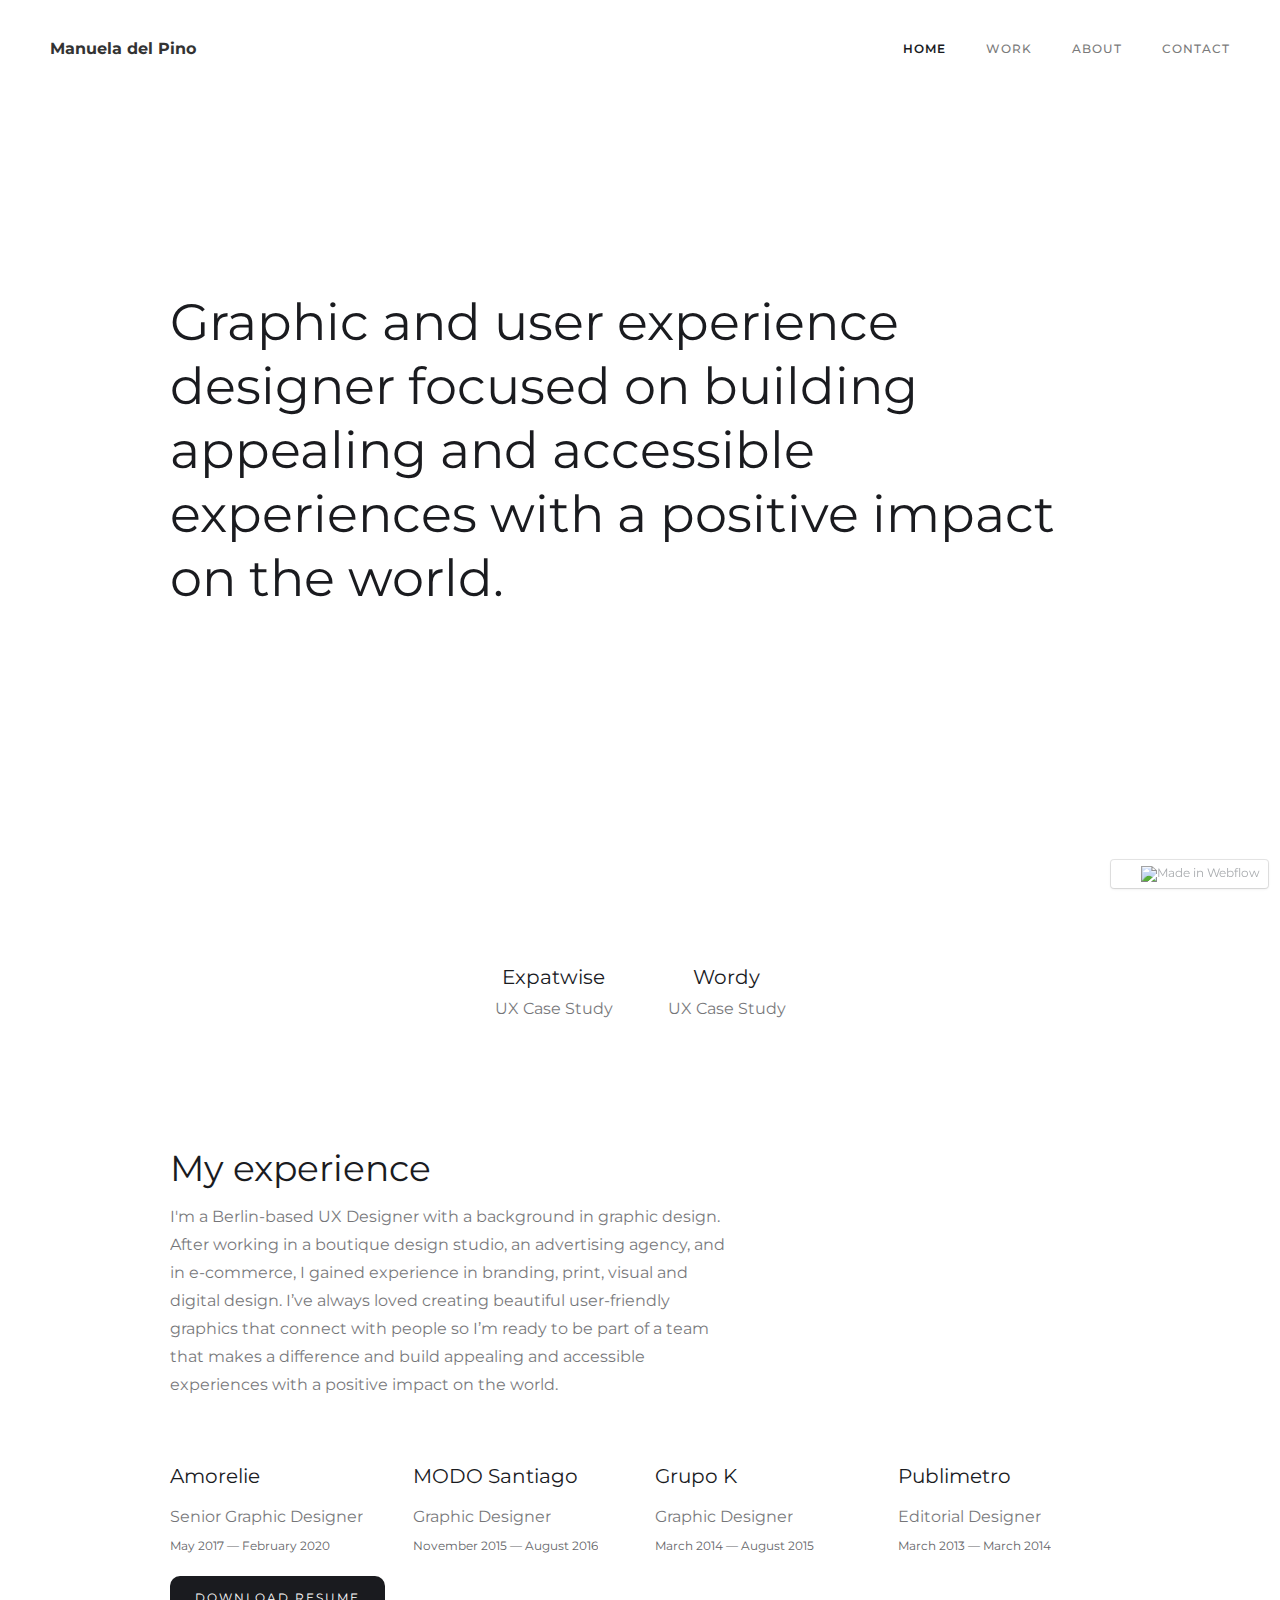
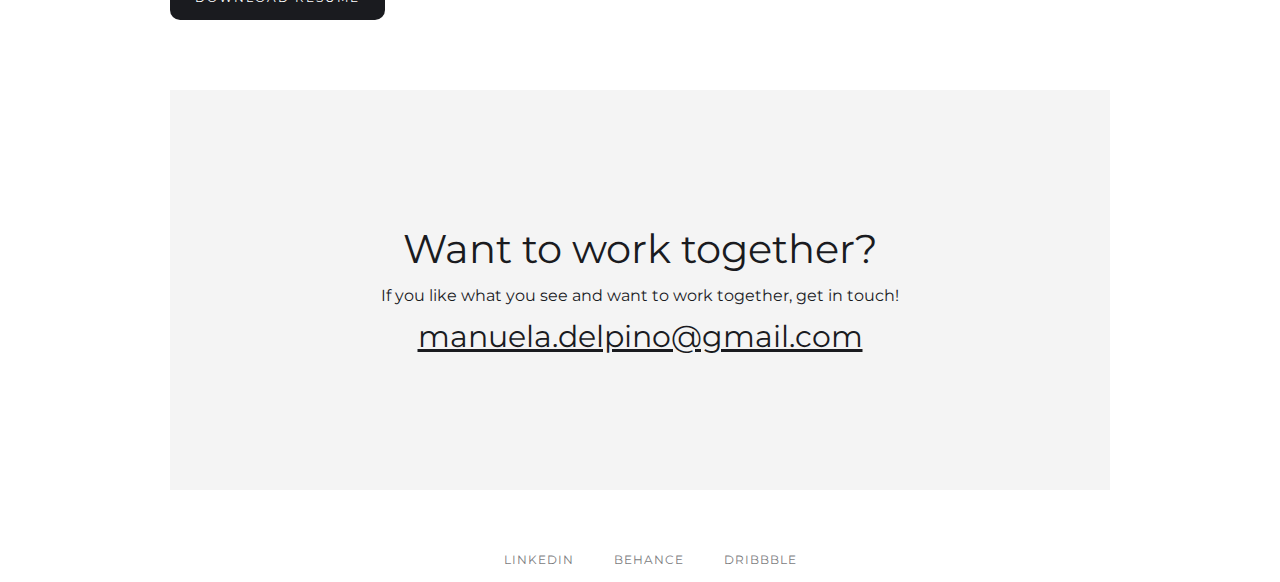
==== index.html @ 99bd1e91 "first commit" ====
<html xmlns="http://www.w3.org/1999/xhtml" lang="en">

<head>
	<meta http-equiv="Content-Type" content="text/html; charset=utf-8" />
	<meta name="description" content="HTTrack is an easy-to-use website mirror utility. It allows you to download a World Wide website from the Internet to a local directory,building recursively all structures, getting html, images, and other files from the server to your computer. Links are rebuiltrelatively so that you can freely browse to the local site (works with any browser). You can mirror several sites together so that you can jump from one toanother. You can, also, update an existing mirror site, or resume an interrupted download. The robot is fully configurable, with an integrated help" />
	<meta name="keywords" content="httrack, HTTRACK, HTTrack, winhttrack, WINHTTRACK, WinHTTrack, offline browser, web mirror utility, aspirateur web, surf offline, web capture, www mirror utility, browse offline, local  site builder, website mirroring, aspirateur www, internet grabber, capture de site web, internet tool, hors connexion, unix, dos, windows 95, windows 98, solaris, ibm580, AIX 4.0, HTS, HTGet, web aspirator, web aspirateur, libre, GPL, GNU, free software" />
	<title>Local index - HTTrack Website Copier</title>
  <!-- Mirror and index made by HTTrack Website Copier/3.49-2 [XR&CO'2014] -->
	<style type="text/css">
	<!--

body {
	margin: 0;  padding: 0;  margin-bottom: 15px;  margin-top: 8px;
	background: #77b;
}
body, td {
	font: 14px "Trebuchet MS", Verdana, Arial, Helvetica, sans-serif;
	}

#subTitle {
	background: #000;  color: #fff;  padding: 4px;  font-weight: bold; 
	}

#siteNavigation a, #siteNavigation .current {
	font-weight: bold;  color: #448;
	}
#siteNavigation a:link    { text-decoration: none; }
#siteNavigation a:visited { text-decoration: none; }

#siteNavigation .current { background-color: #ccd; }

#siteNavigation a:hover   { text-decoration: none;  background-color: #fff;  color: #000; }
#siteNavigation a:active  { text-decoration: none;  background-color: #ccc; }


a:link    { text-decoration: underline;  color: #00f; }
a:visited { text-decoration: underline;  color: #000; }
a:hover   { text-decoration: underline;  color: #c00; }
a:active  { text-decoration: underline; }

#pageContent {
	clear: both;
	border-bottom: 6px solid #000;
	padding: 10px;  padding-top: 20px;
	line-height: 1.65em;
	background-image: url(backblue.gif);
	background-repeat: no-repeat;
	background-position: top right;
	}

#pageContent, #siteNavigation {
	background-color: #ccd;
	}


.imgLeft  { float: left;   margin-right: 10px;  margin-bottom: 10px; }
.imgRight { float: right;  margin-left: 10px;   margin-bottom: 10px; }

hr { height: 1px;  color: #000;  background-color: #000;  margin-bottom: 15px; }

h1 { margin: 0;  font-weight: bold;  font-size: 2em; }
h2 { margin: 0;  font-weight: bold;  font-size: 1.6em; }
h3 { margin: 0;  font-weight: bold;  font-size: 1.3em; }
h4 { margin: 0;  font-weight: bold;  font-size: 1.18em; }

.blak { background-color: #000; }
.hide { display: none; }
.tableWidth { min-width: 400px; }

.tblRegular       { border-collapse: collapse; }
.tblRegular td    { padding: 6px;  background-image: url(fade.gif);  border: 2px solid #99c; }
.tblHeaderColor, .tblHeaderColor td { background: #99c; }
.tblNoBorder td   { border: 0; }


// -->
</style>

</head>

<table width="76%" border="0" align="center" cellspacing="0" cellpadding="3" class="tableWidth">
	<tr>
	<td id="subTitle">HTTrack Website Copier - Open Source offline browser</td>
	</tr>
</table>
<table width="76%" border="0" align="center" cellspacing="0" cellpadding="0" class="tableWidth">
<tr class="blak">
<td>
	<table width="100%" border="0" align="center" cellspacing="1" cellpadding="0">
	<tr>
	<td colspan="6"> 
		<table width="100%" border="0" align="center" cellspacing="0" cellpadding="10">
		<tr> 
		<td id="pageContent"> 
<!-- ==================== End prologue ==================== -->

	<meta name="generator" content="HTTrack Website Copier/3.x">
	<TITLE>Local index - HTTrack</TITLE>
</HEAD>
<BODY>
<H1 ALIGN=Center>Index of locally available sites:</H1>
	<TABLE BORDER="0" WIDTH="100%" CELLSPACING="1" CELLPADDING="0">
		<TR>
			<TD BACKGROUND="fade.gif">
				&middot;
					<A HREF="portfolio-9ecfbb.webflow.io/index.html">
						Portfolio - Webflow HTML website template
					</A>		
			</TD>
		</TR>
	</TABLE>
	<BR>
	<BR>
	<BR>
  	<H6 ALIGN="RIGHT">
	<I>Mirror and index made by HTTrack Website Copier [XR&amp;CO'2008]</I>
	</H6>
	<!-- Mirror and index made by HTTrack Website Copier/3.49-2 [XR&CO'2014] -->
	<!-- Thanks for using HTTrack Website Copier! -->
	<meta HTTP-EQUIV="Refresh" CONTENT="0; URL=portfolio-9ecfbb.webflow.io/index.html">


<!-- ==================== Start epilogue ==================== -->
		</td>
		</tr>
		</table>
	</td>
	</tr>
	</table>
</td>
</tr>
</table>

<table width="76%" border="0" align="center" valign="bottom" cellspacing="0" cellpadding="0">
	<tr>
	<td id="footer"><small>&copy; 2008 Xavier Roche & other contributors - Web Design: Leto Kauler.</small></td>
	</tr>
</table>

</body>

</html>
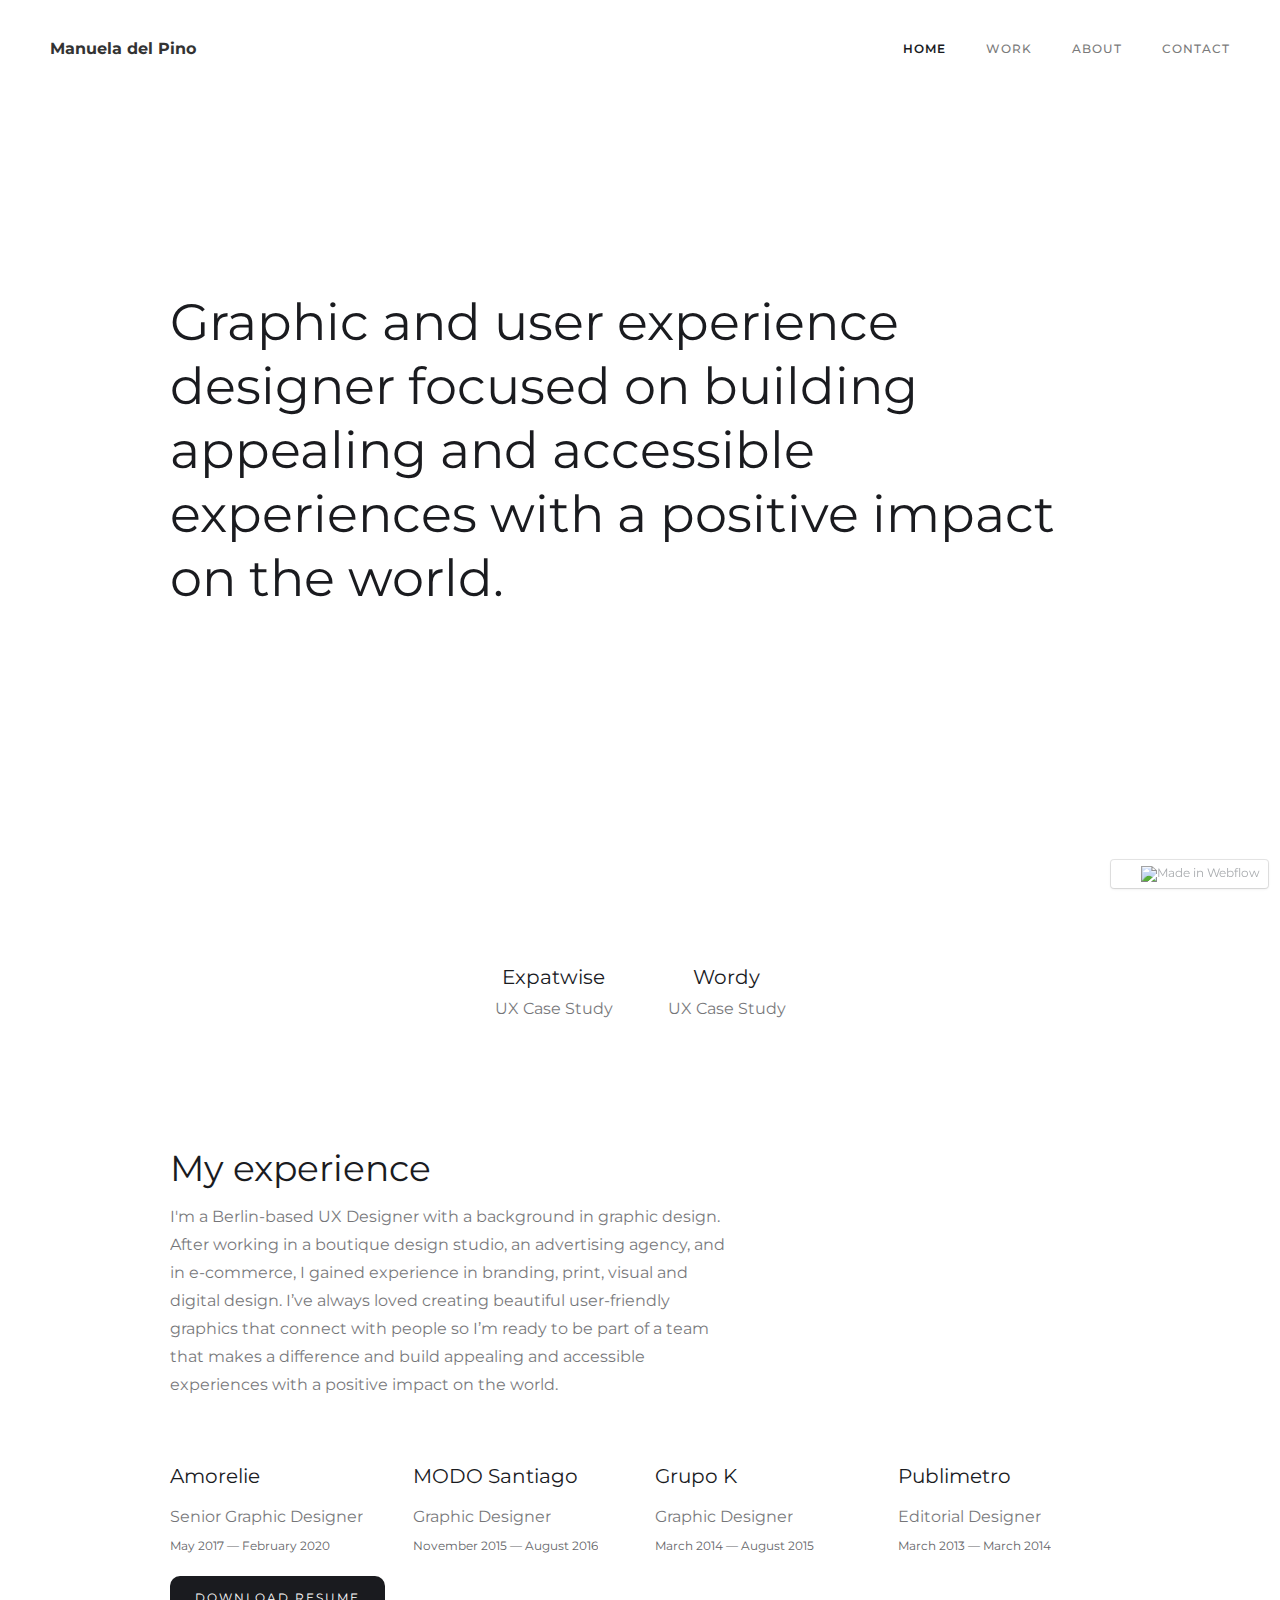
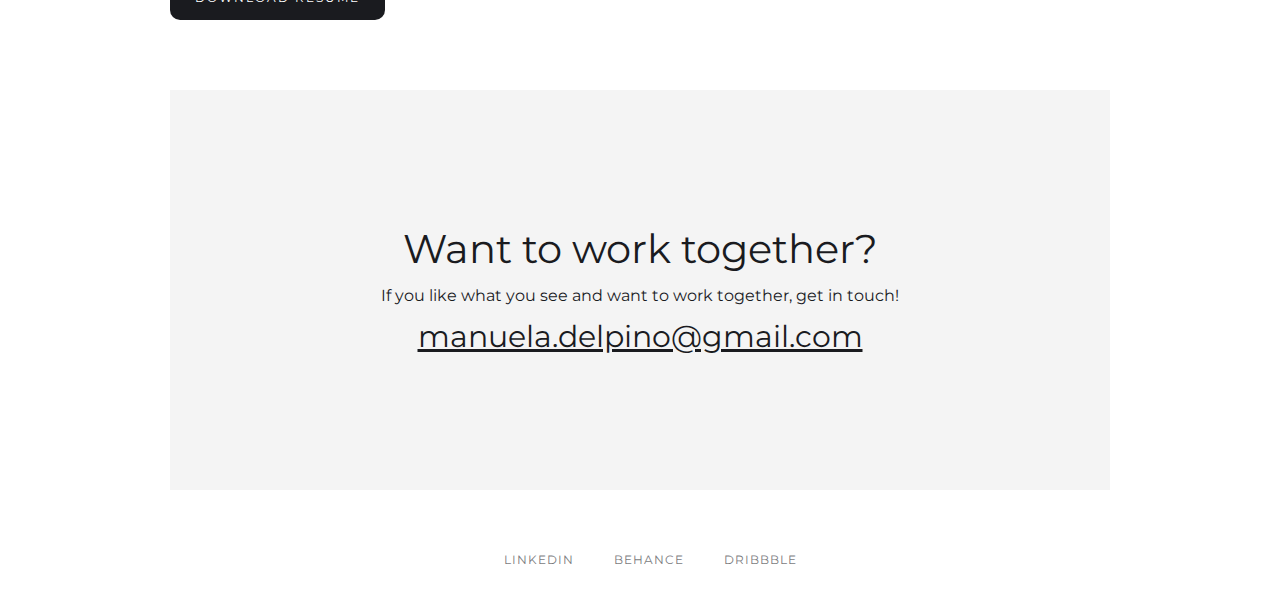
==== commit db21672c: "fixed paths" ====
--- a/index.html
+++ b/index.html
@@ -1,144 +1,139 @@
-<html xmlns="http://www.w3.org/1999/xhtml" lang="en">
-
-<head>
-	<meta http-equiv="Content-Type" content="text/html; charset=utf-8" />
-	<meta name="description" content="HTTrack is an easy-to-use website mirror utility. It allows you to download a World Wide website from the Internet to a local directory,building recursively all structures, getting html, images, and other files from the server to your computer. Links are rebuiltrelatively so that you can freely browse to the local site (works with any browser). You can mirror several sites together so that you can jump from one toanother. You can, also, update an existing mirror site, or resume an interrupted download. The robot is fully configurable, with an integrated help" />
-	<meta name="keywords" content="httrack, HTTRACK, HTTrack, winhttrack, WINHTTRACK, WinHTTrack, offline browser, web mirror utility, aspirateur web, surf offline, web capture, www mirror utility, browse offline, local  site builder, website mirroring, aspirateur www, internet grabber, capture de site web, internet tool, hors connexion, unix, dos, windows 95, windows 98, solaris, ibm580, AIX 4.0, HTS, HTGet, web aspirator, web aspirateur, libre, GPL, GNU, free software" />
-	<title>Local index - HTTrack Website Copier</title>
-  <!-- Mirror and index made by HTTrack Website Copier/3.49-2 [XR&CO'2014] -->
-	<style type="text/css">
-	<!--
-
-body {
-	margin: 0;  padding: 0;  margin-bottom: 15px;  margin-top: 8px;
-	background: #77b;
-}
-body, td {
-	font: 14px "Trebuchet MS", Verdana, Arial, Helvetica, sans-serif;
-	}
-
-#subTitle {
-	background: #000;  color: #fff;  padding: 4px;  font-weight: bold; 
-	}
-
-#siteNavigation a, #siteNavigation .current {
-	font-weight: bold;  color: #448;
-	}
-#siteNavigation a:link    { text-decoration: none; }
-#siteNavigation a:visited { text-decoration: none; }
-
-#siteNavigation .current { background-color: #ccd; }
-
-#siteNavigation a:hover   { text-decoration: none;  background-color: #fff;  color: #000; }
-#siteNavigation a:active  { text-decoration: none;  background-color: #ccc; }
-
-
-a:link    { text-decoration: underline;  color: #00f; }
-a:visited { text-decoration: underline;  color: #000; }
-a:hover   { text-decoration: underline;  color: #c00; }
-a:active  { text-decoration: underline; }
-
-#pageContent {
-	clear: both;
-	border-bottom: 6px solid #000;
-	padding: 10px;  padding-top: 20px;
-	line-height: 1.65em;
-	background-image: url(backblue.gif);
-	background-repeat: no-repeat;
-	background-position: top right;
-	}
-
-#pageContent, #siteNavigation {
-	background-color: #ccd;
-	}
-
-
-.imgLeft  { float: left;   margin-right: 10px;  margin-bottom: 10px; }
-.imgRight { float: right;  margin-left: 10px;   margin-bottom: 10px; }
-
-hr { height: 1px;  color: #000;  background-color: #000;  margin-bottom: 15px; }
-
-h1 { margin: 0;  font-weight: bold;  font-size: 2em; }
-h2 { margin: 0;  font-weight: bold;  font-size: 1.6em; }
-h3 { margin: 0;  font-weight: bold;  font-size: 1.3em; }
-h4 { margin: 0;  font-weight: bold;  font-size: 1.18em; }
-
-.blak { background-color: #000; }
-.hide { display: none; }
-.tableWidth { min-width: 400px; }
-
-.tblRegular       { border-collapse: collapse; }
-.tblRegular td    { padding: 6px;  background-image: url(fade.gif);  border: 2px solid #99c; }
-.tblHeaderColor, .tblHeaderColor td { background: #99c; }
-.tblNoBorder td   { border: 0; }
-
-
-// -->
-</style>
-
-</head>
-
-<table width="76%" border="0" align="center" cellspacing="0" cellpadding="3" class="tableWidth">
-	<tr>
-	<td id="subTitle">HTTrack Website Copier - Open Source offline browser</td>
-	</tr>
-</table>
-<table width="76%" border="0" align="center" cellspacing="0" cellpadding="0" class="tableWidth">
-<tr class="blak">
-<td>
-	<table width="100%" border="0" align="center" cellspacing="1" cellpadding="0">
-	<tr>
-	<td colspan="6"> 
-		<table width="100%" border="0" align="center" cellspacing="0" cellpadding="10">
-		<tr> 
-		<td id="pageContent"> 
-<!-- ==================== End prologue ==================== -->
-
-	<meta name="generator" content="HTTrack Website Copier/3.x">
-	<TITLE>Local index - HTTrack</TITLE>
-</HEAD>
-<BODY>
-<H1 ALIGN=Center>Index of locally available sites:</H1>
-	<TABLE BORDER="0" WIDTH="100%" CELLSPACING="1" CELLPADDING="0">
-		<TR>
-			<TD BACKGROUND="fade.gif">
-				&middot;
-					<A HREF="portfolio-9ecfbb.webflow.io/index.html">
-						Portfolio - Webflow HTML website template
-					</A>		
-			</TD>
-		</TR>
-	</TABLE>
-	<BR>
-	<BR>
-	<BR>
-  	<H6 ALIGN="RIGHT">
-	<I>Mirror and index made by HTTrack Website Copier [XR&amp;CO'2008]</I>
-	</H6>
-	<!-- Mirror and index made by HTTrack Website Copier/3.49-2 [XR&CO'2014] -->
-	<!-- Thanks for using HTTrack Website Copier! -->
-	<meta HTTP-EQUIV="Refresh" CONTENT="0; URL=portfolio-9ecfbb.webflow.io/index.html">
-
-
-<!-- ==================== Start epilogue ==================== -->
-		</td>
-		</tr>
-		</table>
-	</td>
-	</tr>
-	</table>
-</td>
-</tr>
-</table>
-
-<table width="76%" border="0" align="center" valign="bottom" cellspacing="0" cellpadding="0">
-	<tr>
-	<td id="footer"><small>&copy; 2008 Xavier Roche & other contributors - Web Design: Leto Kauler.</small></td>
-	</tr>
-</table>
-
-</body>
-
-</html>
-
-
+<!DOCTYPE html><!-- This site was created in Webflow. http://www.webflow.com -->
+<!-- Last Published: Mon Sep 21 2020 08:38:06 GMT+0000 (Coordinated Universal Time) -->
+<html data-wf-domain="portfolio-9ecfbb.webflow.io" data-wf-page="5f64c0481876302af5758c48"
+    data-wf-site="5f64c0487f4e2d301c141879" data-wf-status="1">
+<!-- Mirrored from portfolio-9ecfbb.webflow.io/ by HTTrack Website Copier/3.x [XR&CO'2014], Mon, 21 Sep 2020 17:21:22 GMT -->
+
+<head>
+    <meta charset="utf-8" />
+    <title>Portfolio - Webflow HTML website template</title>
+    <meta content="Portfolio - Webflow HTML website template" property="og:title" />
+    <meta
+        content="https://uploads-ssl.webflow.com/5c6e6f46bf98b2013cf621c5/5cdbf62c56d6dd3315e2b16b_Portfolio%20SEO.jpg"
+        property="og:image" />
+    <meta content="Portfolio - Webflow HTML website template" property="twitter:title" />
+    <meta
+        content="https://uploads-ssl.webflow.com/5c6e6f46bf98b2013cf621c5/5cdbf62c56d6dd3315e2b16b_Portfolio%20SEO.jpg"
+        property="twitter:image" />
+    <meta content="width=device-width, initial-scale=1" name="viewport" />
+    <meta content="Webflow" name="generator" />
+    <link href="uploads-ssl.webflow.com/5f64c0487f4e2d301c141879/css/portfolio-9ecfbb.webflow.81a8eccdb.css"
+        rel="stylesheet" type="text/css" />
+    <script src="ajax.googleapis.com/ajax/libs/webfont/1.6.26/webfont.js" type="text/javascript"></script>
+    <script
+        type="text/javascript">WebFont.load({ google: { families: ["Montserrat:100,100italic,200,200italic,300,300italic,400,400italic,500,500italic,600,600italic,700,700italic,800,800italic,900,900italic"] } });</script>
+    <!--[if lt IE 9]><script src="https://cdnjs.cloudflare.com/ajax/libs/html5shiv/3.7.3/html5shiv.min.js" type="text/javascript"></script><![endif]-->
+    <script
+        type="text/javascript">!function (o, c) { var n = c.documentElement, t = " w-mod-"; n.className += t + "js", ("ontouchstart" in o || o.DocumentTouch && c instanceof DocumentTouch) && (n.className += t + "touch") }(window, document);</script>
+    <link href="https://uploads-ssl.webflow.com/img/favicon.ico" rel="shortcut icon" type="image/x-icon" />
+    <link href="uploads-ssl.webflow.com/img/webclip.png" rel="apple-touch-icon" />
+</head>
+
+<body>
+    <div data-collapse="medium" data-animation="default" data-duration="400" role="banner" class="navigation w-nav">
+        <div class="navigation-items"><a href="index.html" aria-current="page" class="logo-link w-nav-brand w--current">
+                <div class="text_logo"><strong>Manuela del Pino</strong></div>
+            </a>
+            <div class="navigation-wrap">
+                <nav role="navigation" class="navigation-items w-nav-menu"><a href="#Home"
+                        class="navigation-item w-nav-link">Home</a><a href="#Work"
+                        class="navigation-item w-nav-link">work</a><a href="#About"
+                        class="navigation-item w-nav-link">About</a><a href="#Contact"
+                        class="navigation-item w-nav-link">CONTACT</a></nav>
+                <div class="menu-button w-nav-button"><img
+                        src="uploads-ssl.webflow.com/5f64c0487f4e2d301c141879/5f64c0481876301438758c5b_menu-icon.png"
+                        width="22" alt="" class="menu-icon" /></div>
+            </div>
+        </div>
+    </div>
+    <div id="Home" class="section_hero">
+        <div class="w-container">
+            <h1 class="jumbo_header">Graphic and user experience designer focused on building appealing and accessible
+                experiences with a positive impact on the world.</h1>
+        </div>
+    </div>
+    <div id="Work" class="section_content">
+        <div class="w-container">
+            <div class="w-layout-grid grid"><a href="work/expatwise.html"
+                    class="link-block w-inline-block">
+                    <div class="div-block"><img
+                            src="uploads-ssl.webflow.com/5f64c0487f4e2d301c141879/5f64f99d637f802e1600aaff_Cover%201.png"
+                            loading="lazy" id="Expatwise"
+                            srcset="https://uploads-ssl.webflow.com/5f64c0487f4e2d301c141879/5f64f99d637f802e1600aaff_Cover%201-p-500.png 500w, https://uploads-ssl.webflow.com/5f64c0487f4e2d301c141879/5f64f99d637f802e1600aaff_Cover%201-p-800.png 800w, https://uploads-ssl.webflow.com/5f64c0487f4e2d301c141879/5f64f99d637f802e1600aaff_Cover%201-p-1080.png 1080w, https://uploads-ssl.webflow.com/5f64c0487f4e2d301c141879/5f64f99d637f802e1600aaff_Cover%201.png 1305w"
+                            sizes="(max-width: 767px) 96vw, (max-width: 991px) 92vw, 940px" alt="" class="image" />
+                        <h4 id="Expatwise" class="small_header aligned_center">Expatwise</h4>
+                        <p class="paragraph_light aligned_center">UX Case Study</p>
+                    </div>
+                </a>
+                <div><img src="uploads-ssl.webflow.com/5f64c0487f4e2d301c141879/5f64f9aebd65a66b862a4ca0_Cover%202.png"
+                        loading="lazy"
+                        srcset="https://uploads-ssl.webflow.com/5f64c0487f4e2d301c141879/5f64f9aebd65a66b862a4ca0_Cover%202-p-500.png 500w, https://uploads-ssl.webflow.com/5f64c0487f4e2d301c141879/5f64f9aebd65a66b862a4ca0_Cover%202-p-800.png 800w, https://uploads-ssl.webflow.com/5f64c0487f4e2d301c141879/5f64f9aebd65a66b862a4ca0_Cover%202-p-1080.png 1080w, https://uploads-ssl.webflow.com/5f64c0487f4e2d301c141879/5f64f9aebd65a66b862a4ca0_Cover%202.png 1305w"
+                        sizes="(max-width: 767px) 96vw, (max-width: 991px) 92vw, 940px" alt="" class="image" />
+                    <h4 class="small_header aligned_center">Wordy</h4>
+                    <p class="paragraph_light aligned_center">UX Case Study</p>
+                </div>
+            </div>
+        </div>
+    </div>
+    <div class="div-block_spacing"></div>
+    <div id="About" class="section_content">
+        <div class="w-container">
+            <div class="carrer-headline-wrap">
+                <h2 class="heading-2">My experience</h2>
+                <p class="paragraph_light">I&#x27;m a Berlin-based UX Designer with a background in graphic design.
+                    After working in a boutique design studio, an advertising agency, and in e-commerce, I gained
+                    experience in branding, print, visual and digital design. I’ve always loved creating beautiful
+                    user-friendly graphics that connect with people so I’m ready to be part of a team that makes a
+                    difference and build appealing and accessible experiences with a positive impact on the world.</p>
+            </div>
+            <div class="w-layout-grid work-experience-grid">
+                <div id="w-node-8f65c72d8fc9-f5758c48" class="work-position-wrap">
+                    <div class="small_header">Amorelie</div>
+                    <div class="paragraph_light cc-position-name">Senior Graphic Designer</div>
+                    <div class="paragraph-tiny cc-paragraph-tiny-light">May 2017 — February 2020<br /></div>
+                </div>
+                <div id="w-node-8f65c72d8fd1-f5758c48" class="work-position-wrap">
+                    <div class="small_header">MODO Santiago</div>
+                    <div class="paragraph_light cc-position-name">Graphic Designer</div>
+                    <div class="paragraph-tiny cc-paragraph-tiny-light">November 2015 — August 2016<br /></div>
+                </div>
+                <div id="w-node-8f65c72d8fd9-f5758c48" class="work-position-wrap">
+                    <div class="small_header">Grupo K</div>
+                    <div class="paragraph_light cc-position-name">Graphic Designer</div>
+                    <div class="paragraph-tiny cc-paragraph-tiny-light">March 2014 — August 2015<br /></div>
+                </div>
+                <div id="w-node-8f65c72d8fe1-f5758c48" class="work-position-wrap">
+                    <div class="small_header">Publimetro</div>
+                    <div class="paragraph_light cc-position-name">Editorial Designer</div>
+                    <div class="paragraph-tiny cc-paragraph-tiny-light">March 2013 — March 2014<br /></div>
+                </div>
+            </div>
+            <div class="div-block_spacing x1"></div><a
+                href="https://drive.google.com/uc?export=download&amp;id=16lsP0dJhlTnknJBMTnCy_EFoEugjzx85"
+                class="button w-button">Download resume</a>
+        </div>
+    </div>
+    <div id="Contact" class="section_content">
+        <div class="container-12 w-container">
+            <div class="paragraph-bigger-centered">Want to work together?</div>
+            <p class="paragraph center">If you like what you see and want to work together, get in touch!</p><a
+                href="mailto:jane@portfolio.com?subject=You&#x27;ve%20got%20mail!"
+                class="email-link-centered">manuela.delpino@gmail.com</a>
+        </div>
+    </div>
+    <div class="footer-wrap">
+        <div class="footer-links"><a href="https://www.linkedin.com/in/manudelpino/" target="_blank"
+                class="footer-item">linkedin</a><a href="https://www.behance.net/manudelpino" target="_blank"
+                class="footer-item">behance</a><a href="https://dribbble.com/ManudelPino" target="_blank"
+                class="footer-item">dribbble</a></div>
+    </div>
+    <script src="d3e54v103j8qbb.cloudfront.net/js/jquery-3.5.1.min.dc5e7f18c8b052.js?site=5f64c0487f4e2d301c141879"
+        type="text/javascript" integrity="sha256-9/aliU8dGd2tb6OSsuzixeV4y/faTqgFtohetphbbj0="
+        crossorigin="anonymous"></script>
+    <script src="uploads-ssl.webflow.com/5f64c0487f4e2d301c141879/js/webflow.7e0c7f57b.js"
+        type="text/javascript"></script>
+    <!--[if lte IE 9]><script src="//cdnjs.cloudflare.com/ajax/libs/placeholders/3.0.2/placeholders.min.js"></script><![endif]-->
+</body>
+<!-- Mirrored from portfolio-9ecfbb.webflow.io/ by HTTrack Website Copier/3.x [XR&CO'2014], Mon, 21 Sep 2020 17:21:25 GMT -->
+
+</html>--- a/uploads-ssl.webflow.com/5f64c0487f4e2d301c141879/css/portfolio-9ecfbb.webflow.81a8eccdb.css
+++ b/uploads-ssl.webflow.com/5f64c0487f4e2d301c141879/css/portfolio-9ecfbb.webflow.81a8eccdb.css
@@ -0,0 +1,1958 @@
+/* Generated on: Mon Sep 21 2020 08:38:06 GMT+0000 (Coordinated Universal Time) */
+/* ==========================================================================
+   normalize.css v3.0.3 | MIT License | github.com/necolas/normalize.css 
+   ========================================================================== */
+/*! normalize.css v3.0.3 | MIT License | github.com/necolas/normalize.css */html{font-family:sans-serif;-ms-text-size-adjust:100%;-webkit-text-size-adjust:100%}body{margin:0}article,aside,details,figcaption,figure,footer,header,hgroup,main,menu,nav,section,summary{display:block}audio,canvas,progress,video{display:inline-block;vertical-align:baseline}audio:not([controls]){display:none;height:0}[hidden],template{display:none}a{background-color:transparent}a:active,a:hover{outline:0}abbr[title]{border-bottom:1px dotted}b,strong{font-weight:bold}dfn{font-style:italic}h1{font-size:2em;margin:.67em 0}mark{background:#ff0;color:#000}small{font-size:80%}sub,sup{font-size:75%;line-height:0;position:relative;vertical-align:baseline}sup{top:-0.5em}sub{bottom:-0.25em}img{border:0}svg:not(:root){overflow:hidden}figure{margin:1em 40px}hr{box-sizing:content-box;height:0}pre{overflow:auto}code,kbd,pre,samp{font-family:monospace,monospace;font-size:1em}button,input,optgroup,select,textarea{color:inherit;font:inherit;margin:0}button{overflow:visible}button,select{text-transform:none}button,html input[type="button"],input[type="reset"]{-webkit-appearance:button;cursor:pointer}button[disabled],html input[disabled]{cursor:default}button::-moz-focus-inner,input::-moz-focus-inner{border:0;padding:0}input{line-height:normal}input[type="checkbox"],input[type="radio"]{box-sizing:border-box;padding:0}input[type="number"]::-webkit-inner-spin-button,input[type="number"]::-webkit-outer-spin-button{height:auto}input[type="search"]{-webkit-appearance:none}input[type="search"]::-webkit-search-cancel-button,input[type="search"]::-webkit-search-decoration{-webkit-appearance:none}fieldset{border:1px solid #c0c0c0;margin:0 2px;padding:.35em .625em .75em}legend{border:0;padding:0}textarea{overflow:auto}optgroup{font-weight:bold}table{border-collapse:collapse;border-spacing:0}td,th{padding:0}
+
+/* ==========================================================================
+   Start of base Webflow CSS - If you're looking for some ultra-clean CSS, skip the boilerplate and see the unminified code below.
+   ========================================================================== */
+@font-face{font-family:'webflow-icons';src:url("[data-uri]") format('truetype');font-weight:normal;font-style:normal}[class^="w-icon-"],[class*=" w-icon-"]{font-family:'webflow-icons' !important;speak:none;font-style:normal;font-weight:normal;font-variant:normal;text-transform:none;line-height:1;-webkit-font-smoothing:antialiased;-moz-osx-font-smoothing:grayscale}.w-icon-slider-right:before{content:"\e600"}.w-icon-slider-left:before{content:"\e601"}.w-icon-nav-menu:before{content:"\e602"}.w-icon-arrow-down:before,.w-icon-dropdown-toggle:before{content:"\e603"}.w-icon-file-upload-remove:before{content:"\e900"}.w-icon-file-upload-icon:before{content:"\e903"}*{-webkit-box-sizing:border-box;-moz-box-sizing:border-box;box-sizing:border-box}html{height:100%}body{margin:0;min-height:100%;background-color:#fff;font-family:Arial,sans-serif;font-size:14px;line-height:20px;color:#333}img{max-width:100%;vertical-align:middle;display:inline-block}html.w-mod-touch *{background-attachment:scroll !important}.w-block{display:block}.w-inline-block{max-width:100%;display:inline-block}.w-clearfix:before,.w-clearfix:after{content:" ";display:table;grid-column-start:1;grid-row-start:1;grid-column-end:2;grid-row-end:2}.w-clearfix:after{clear:both}.w-hidden{display:none}.w-button{display:inline-block;padding:9px 15px;background-color:#3898EC;color:white;border:0;line-height:inherit;text-decoration:none;cursor:pointer;border-radius:0}input.w-button{-webkit-appearance:button}html[data-w-dynpage] [data-w-cloak]{color:transparent !important}.w-webflow-badge,.w-webflow-badge *{position:static;left:auto;top:auto;right:auto;bottom:auto;z-index:auto;display:block;visibility:visible;overflow:visible;overflow-x:visible;overflow-y:visible;box-sizing:border-box;width:auto;height:auto;max-height:none;max-width:none;min-height:0;min-width:0;margin:0;padding:0;float:none;clear:none;border:0 none transparent;border-radius:0;background:none;background-image:none;background-position:0 0;background-size:auto auto;background-repeat:repeat;background-origin:padding-box;background-clip:border-box;background-attachment:scroll;background-color:transparent;box-shadow:none;opacity:1;transform:none;transition:none;direction:ltr;font-family:inherit;font-weight:inherit;color:inherit;font-size:inherit;line-height:inherit;font-style:inherit;font-variant:inherit;text-align:inherit;letter-spacing:inherit;text-decoration:inherit;text-indent:0;text-transform:inherit;list-style-type:disc;text-shadow:none;font-smoothing:auto;vertical-align:baseline;cursor:inherit;white-space:inherit;word-break:normal;word-spacing:normal;word-wrap:normal}.w-webflow-badge{position:fixed !important;display:inline-block !important;visibility:visible !important;z-index:2147483647 !important;top:auto !important;right:12px !important;bottom:12px !important;left:auto !important;color:#AAADB0 !important;background-color:#fff !important;border-radius:3px !important;padding:6px 8px 6px 6px !important;font-size:12px !important;opacity:1 !important;line-height:14px !important;text-decoration:none !important;transform:none !important;margin:0 !important;width:auto !important;height:auto !important;overflow:visible !important;white-space:nowrap;box-shadow:0 0 0 1px rgba(0,0,0,0.1),0 1px 3px rgba(0,0,0,0.1);cursor:pointer}.w-webflow-badge>img{display:inline-block !important;visibility:visible !important;opacity:1 !important;vertical-align:middle !important}h1,h2,h3,h4,h5,h6{font-weight:bold;margin-bottom:10px}h1{font-size:38px;line-height:44px;margin-top:20px}h2{font-size:32px;line-height:36px;margin-top:20px}h3{font-size:24px;line-height:30px;margin-top:20px}h4{font-size:18px;line-height:24px;margin-top:10px}h5{font-size:14px;line-height:20px;margin-top:10px}h6{font-size:12px;line-height:18px;margin-top:10px}p{margin-top:0;margin-bottom:10px}blockquote{margin:0 0 10px 0;padding:10px 20px;border-left:5px solid #E2E2E2;font-size:18px;line-height:22px}figure{margin:0;margin-bottom:10px}figcaption{margin-top:5px;text-align:center}ul,ol{margin-top:0;margin-bottom:10px;padding-left:40px}.w-list-unstyled{padding-left:0;list-style:none}.w-embed:before,.w-embed:after{content:" ";display:table;grid-column-start:1;grid-row-start:1;grid-column-end:2;grid-row-end:2}.w-embed:after{clear:both}.w-video{width:100%;position:relative;padding:0}.w-video iframe,.w-video object,.w-video embed{position:absolute;top:0;left:0;width:100%;height:100%}fieldset{padding:0;margin:0;border:0}button,html input[type="button"],input[type="reset"]{border:0;cursor:pointer;-webkit-appearance:button}.w-form{margin:0 0 15px}.w-form-done{display:none;padding:20px;text-align:center;background-color:#dddddd}.w-form-fail{display:none;margin-top:10px;padding:10px;background-color:#ffdede}label{display:block;margin-bottom:5px;font-weight:bold}.w-input,.w-select{display:block;width:100%;height:38px;padding:8px 12px;margin-bottom:10px;font-size:14px;line-height:1.42857143;color:#333333;vertical-align:middle;background-color:#ffffff;border:1px solid #cccccc}.w-input:-moz-placeholder,.w-select:-moz-placeholder{color:#999}.w-input::-moz-placeholder,.w-select::-moz-placeholder{color:#999;opacity:1}.w-input:-ms-input-placeholder,.w-select:-ms-input-placeholder{color:#999}.w-input::-webkit-input-placeholder,.w-select::-webkit-input-placeholder{color:#999}.w-input:focus,.w-select:focus{border-color:#3898EC;outline:0}.w-input[disabled],.w-select[disabled],.w-input[readonly],.w-select[readonly],fieldset[disabled] .w-input,fieldset[disabled] .w-select{cursor:not-allowed;background-color:#eeeeee}textarea.w-input,textarea.w-select{height:auto}.w-select{background-color:#f3f3f3}.w-select[multiple]{height:auto}.w-form-label{display:inline-block;cursor:pointer;font-weight:normal;margin-bottom:0}.w-radio{display:block;margin-bottom:5px;padding-left:20px}.w-radio:before,.w-radio:after{content:" ";display:table;grid-column-start:1;grid-row-start:1;grid-column-end:2;grid-row-end:2}.w-radio:after{clear:both}.w-radio-input{margin:4px 0 0;margin-top:1px \9;line-height:normal;float:left;margin-left:-20px}.w-radio-input{margin-top:3px}.w-file-upload{display:block;margin-bottom:10px}.w-file-upload-input{width:.1px;height:.1px;opacity:0;overflow:hidden;position:absolute;z-index:-100}.w-file-upload-default,.w-file-upload-uploading,.w-file-upload-success{display:inline-block;color:#333333}.w-file-upload-error{display:block;margin-top:10px}.w-file-upload-default.w-hidden,.w-file-upload-uploading.w-hidden,.w-file-upload-error.w-hidden,.w-file-upload-success.w-hidden{display:none}.w-file-upload-uploading-btn{display:flex;font-size:14px;font-weight:normal;cursor:pointer;margin:0;padding:8px 12px;border:1px solid #cccccc;background-color:#fafafa}.w-file-upload-file{display:flex;flex-grow:1;justify-content:space-between;margin:0;padding:8px 9px 8px 11px;border:1px solid #cccccc;background-color:#fafafa}.w-file-upload-file-name{font-size:14px;font-weight:normal;display:block}.w-file-remove-link{margin-top:3px;margin-left:10px;width:auto;height:auto;padding:3px;display:block;cursor:pointer}.w-icon-file-upload-remove{margin:auto;font-size:10px}.w-file-upload-error-msg{display:inline-block;color:#ea384c;padding:2px 0}.w-file-upload-info{display:inline-block;line-height:38px;padding:0 12px}.w-file-upload-label{display:inline-block;font-size:14px;font-weight:normal;cursor:pointer;margin:0;padding:8px 12px;border:1px solid #cccccc;background-color:#fafafa}.w-icon-file-upload-icon,.w-icon-file-upload-uploading{display:inline-block;margin-right:8px;width:20px}.w-icon-file-upload-uploading{height:20px}.w-container{margin-left:auto;margin-right:auto;max-width:940px}.w-container:before,.w-container:after{content:" ";display:table;grid-column-start:1;grid-row-start:1;grid-column-end:2;grid-row-end:2}.w-container:after{clear:both}.w-container .w-row{margin-left:-10px;margin-right:-10px}.w-row:before,.w-row:after{content:" ";display:table;grid-column-start:1;grid-row-start:1;grid-column-end:2;grid-row-end:2}.w-row:after{clear:both}.w-row .w-row{margin-left:0;margin-right:0}.w-col{position:relative;float:left;width:100%;min-height:1px;padding-left:10px;padding-right:10px}.w-col .w-col{padding-left:0;padding-right:0}.w-col-1{width:8.33333333%}.w-col-2{width:16.66666667%}.w-col-3{width:25%}.w-col-4{width:33.33333333%}.w-col-5{width:41.66666667%}.w-col-6{width:50%}.w-col-7{width:58.33333333%}.w-col-8{width:66.66666667%}.w-col-9{width:75%}.w-col-10{width:83.33333333%}.w-col-11{width:91.66666667%}.w-col-12{width:100%}.w-hidden-main{display:none !important}@media screen and (max-width:991px){.w-container{max-width:728px}.w-hidden-main{display:inherit !important}.w-hidden-medium{display:none !important}.w-col-medium-1{width:8.33333333%}.w-col-medium-2{width:16.66666667%}.w-col-medium-3{width:25%}.w-col-medium-4{width:33.33333333%}.w-col-medium-5{width:41.66666667%}.w-col-medium-6{width:50%}.w-col-medium-7{width:58.33333333%}.w-col-medium-8{width:66.66666667%}.w-col-medium-9{width:75%}.w-col-medium-10{width:83.33333333%}.w-col-medium-11{width:91.66666667%}.w-col-medium-12{width:100%}.w-col-stack{width:100%;left:auto;right:auto}}@media screen and (max-width:767px){.w-hidden-main{display:inherit !important}.w-hidden-medium{display:inherit !important}.w-hidden-small{display:none !important}.w-row,.w-container .w-row{margin-left:0;margin-right:0}.w-col{width:100%;left:auto;right:auto}.w-col-small-1{width:8.33333333%}.w-col-small-2{width:16.66666667%}.w-col-small-3{width:25%}.w-col-small-4{width:33.33333333%}.w-col-small-5{width:41.66666667%}.w-col-small-6{width:50%}.w-col-small-7{width:58.33333333%}.w-col-small-8{width:66.66666667%}.w-col-small-9{width:75%}.w-col-small-10{width:83.33333333%}.w-col-small-11{width:91.66666667%}.w-col-small-12{width:100%}}@media screen and (max-width:479px){.w-container{max-width:none}.w-hidden-main{display:inherit !important}.w-hidden-medium{display:inherit !important}.w-hidden-small{display:inherit !important}.w-hidden-tiny{display:none !important}.w-col{width:100%}.w-col-tiny-1{width:8.33333333%}.w-col-tiny-2{width:16.66666667%}.w-col-tiny-3{width:25%}.w-col-tiny-4{width:33.33333333%}.w-col-tiny-5{width:41.66666667%}.w-col-tiny-6{width:50%}.w-col-tiny-7{width:58.33333333%}.w-col-tiny-8{width:66.66666667%}.w-col-tiny-9{width:75%}.w-col-tiny-10{width:83.33333333%}.w-col-tiny-11{width:91.66666667%}.w-col-tiny-12{width:100%}}.w-widget{position:relative}.w-widget-map{width:100%;height:400px}.w-widget-map label{width:auto;display:inline}.w-widget-map img{max-width:inherit}.w-widget-map .gm-style-iw{text-align:center}.w-widget-map .gm-style-iw>button{display:none !important}.w-widget-twitter{overflow:hidden}.w-widget-twitter-count-shim{display:inline-block;vertical-align:top;position:relative;width:28px;height:20px;text-align:center;background:white;border:#758696 solid 1px;border-radius:3px}.w-widget-twitter-count-shim *{pointer-events:none;-webkit-user-select:none;-moz-user-select:none;-ms-user-select:none;user-select:none}.w-widget-twitter-count-shim .w-widget-twitter-count-inner{position:relative;font-size:15px;line-height:12px;text-align:center;color:#999;font-family:serif}.w-widget-twitter-count-shim .w-widget-twitter-count-clear{position:relative;display:block}.w-widget-twitter-count-shim.w--large{width:36px;height:28px}.w-widget-twitter-count-shim.w--large .w-widget-twitter-count-inner{font-size:18px;line-height:18px}.w-widget-twitter-count-shim:not(.w--vertical){margin-left:5px;margin-right:8px}.w-widget-twitter-count-shim:not(.w--vertical).w--large{margin-left:6px}.w-widget-twitter-count-shim:not(.w--vertical):before,.w-widget-twitter-count-shim:not(.w--vertical):after{top:50%;left:0;border:solid transparent;content:" ";height:0;width:0;position:absolute;pointer-events:none}.w-widget-twitter-count-shim:not(.w--vertical):before{border-color:rgba(117,134,150,0);border-right-color:#5d6c7b;border-width:4px;margin-left:-9px;margin-top:-4px}.w-widget-twitter-count-shim:not(.w--vertical).w--large:before{border-width:5px;margin-left:-10px;margin-top:-5px}.w-widget-twitter-count-shim:not(.w--vertical):after{border-color:rgba(255,255,255,0);border-right-color:white;border-width:4px;margin-left:-8px;margin-top:-4px}.w-widget-twitter-count-shim:not(.w--vertical).w--large:after{border-width:5px;margin-left:-9px;margin-top:-5px}.w-widget-twitter-count-shim.w--vertical{width:61px;height:33px;margin-bottom:8px}.w-widget-twitter-count-shim.w--vertical:before,.w-widget-twitter-count-shim.w--vertical:after{top:100%;left:50%;border:solid transparent;content:" ";height:0;width:0;position:absolute;pointer-events:none}.w-widget-twitter-count-shim.w--vertical:before{border-color:rgba(117,134,150,0);border-top-color:#5d6c7b;border-width:5px;margin-left:-5px}.w-widget-twitter-count-shim.w--vertical:after{border-color:rgba(255,255,255,0);border-top-color:white;border-width:4px;margin-left:-4px}.w-widget-twitter-count-shim.w--vertical .w-widget-twitter-count-inner{font-size:18px;line-height:22px}.w-widget-twitter-count-shim.w--vertical.w--large{width:76px}.w-widget-gplus{overflow:hidden}.w-background-video{position:relative;overflow:hidden;height:500px;color:white}.w-background-video>video{background-size:cover;background-position:50% 50%;position:absolute;margin:auto;width:100%;height:100%;right:-100%;bottom:-100%;top:-100%;left:-100%;object-fit:cover;z-index:-100}.w-background-video>video::-webkit-media-controls-start-playback-button{display:none !important;-webkit-appearance:none}.w-slider{position:relative;height:300px;text-align:center;background:#dddddd;clear:both;-webkit-tap-highlight-color:rgba(0,0,0,0);tap-highlight-color:rgba(0,0,0,0)}.w-slider-mask{position:relative;display:block;overflow:hidden;z-index:1;left:0;right:0;height:100%;white-space:nowrap}.w-slide{position:relative;display:inline-block;vertical-align:top;width:100%;height:100%;white-space:normal;text-align:left}.w-slider-nav{position:absolute;z-index:2;top:auto;right:0;bottom:0;left:0;margin:auto;padding-top:10px;height:40px;text-align:center;-webkit-tap-highlight-color:rgba(0,0,0,0);tap-highlight-color:rgba(0,0,0,0)}.w-slider-nav.w-round>div{border-radius:100%}.w-slider-nav.w-num>div{width:auto;height:auto;padding:.2em .5em;font-size:inherit;line-height:inherit}.w-slider-nav.w-shadow>div{box-shadow:0 0 3px rgba(51,51,51,0.4)}.w-slider-nav-invert{color:#fff}.w-slider-nav-invert>div{background-color:rgba(34,34,34,0.4)}.w-slider-nav-invert>div.w-active{background-color:#222}.w-slider-dot{position:relative;display:inline-block;width:1em;height:1em;background-color:rgba(255,255,255,0.4);cursor:pointer;margin:0 3px .5em;transition:background-color 100ms,color 100ms}.w-slider-dot.w-active{background-color:#fff}.w-slider-dot:focus{outline:none;box-shadow:0 0 0 2px #fff}.w-slider-dot:focus.w-active{box-shadow:none}.w-slider-arrow-left,.w-slider-arrow-right{position:absolute;width:80px;top:0;right:0;bottom:0;left:0;margin:auto;cursor:pointer;overflow:hidden;color:white;font-size:40px;-webkit-tap-highlight-color:rgba(0,0,0,0);tap-highlight-color:rgba(0,0,0,0);-webkit-user-select:none;-moz-user-select:none;-ms-user-select:none;user-select:none}.w-slider-arrow-left [class^="w-icon-"],.w-slider-arrow-right [class^="w-icon-"],.w-slider-arrow-left [class*=" w-icon-"],.w-slider-arrow-right [class*=" w-icon-"]{position:absolute}.w-slider-arrow-left:focus,.w-slider-arrow-right:focus{outline:0}.w-slider-arrow-left{z-index:3;right:auto}.w-slider-arrow-right{z-index:4;left:auto}.w-icon-slider-left,.w-icon-slider-right{top:0;right:0;bottom:0;left:0;margin:auto;width:1em;height:1em}.w-slider-aria-label{border:0;clip:rect(0 0 0 0);height:1px;margin:-1px;overflow:hidden;padding:0;position:absolute;width:1px}.w-dropdown{display:inline-block;position:relative;text-align:left;margin-left:auto;margin-right:auto;z-index:900}.w-dropdown-btn,.w-dropdown-toggle,.w-dropdown-link{position:relative;vertical-align:top;text-decoration:none;color:#222222;padding:20px;text-align:left;margin-left:auto;margin-right:auto;white-space:nowrap}.w-dropdown-toggle{-webkit-user-select:none;-moz-user-select:none;-ms-user-select:none;user-select:none;display:inline-block;cursor:pointer;padding-right:40px}.w-dropdown-toggle:focus{outline:0}.w-icon-dropdown-toggle{position:absolute;top:0;right:0;bottom:0;margin:auto;margin-right:20px;width:1em;height:1em}.w-dropdown-list{position:absolute;background:#dddddd;display:none;min-width:100%}.w-dropdown-list.w--open{display:block}.w-dropdown-link{padding:10px 20px;display:block;color:#222222}.w-dropdown-link.w--current{color:#0082f3}.w-dropdown-link:focus{outline:0}@media screen and (max-width:767px){.w-nav-brand{padding-left:10px}}.w-lightbox-backdrop{color:#000;cursor:auto;font-family:serif;font-size:medium;font-style:normal;font-variant:normal;font-weight:normal;letter-spacing:normal;line-height:normal;list-style:disc;text-align:start;text-indent:0;text-shadow:none;text-transform:none;visibility:visible;white-space:normal;word-break:normal;word-spacing:normal;word-wrap:normal;position:fixed;top:0;right:0;bottom:0;left:0;color:#fff;font-family:"Helvetica Neue",Helvetica,Ubuntu,"Segoe UI",Verdana,sans-serif;font-size:17px;line-height:1.2;font-weight:300;text-align:center;background:rgba(0,0,0,0.9);z-index:2000;outline:0;opacity:0;-webkit-user-select:none;-moz-user-select:none;-ms-user-select:none;-webkit-tap-highlight-color:transparent;-webkit-transform:translate(0, 0)}.w-lightbox-backdrop,.w-lightbox-container{height:100%;overflow:auto;-webkit-overflow-scrolling:touch}.w-lightbox-content{position:relative;height:100vh;overflow:hidden}.w-lightbox-view{position:absolute;width:100vw;height:100vh;opacity:0}.w-lightbox-view:before{content:"";height:100vh}.w-lightbox-group,.w-lightbox-group .w-lightbox-view,.w-lightbox-group .w-lightbox-view:before{height:86vh}.w-lightbox-frame,.w-lightbox-view:before{display:inline-block;vertical-align:middle}.w-lightbox-figure{position:relative;margin:0}.w-lightbox-group .w-lightbox-figure{cursor:pointer}.w-lightbox-img{width:auto;height:auto;max-width:none}.w-lightbox-image{display:block;float:none;max-width:100vw;max-height:100vh}.w-lightbox-group .w-lightbox-image{max-height:86vh}.w-lightbox-caption{position:absolute;right:0;bottom:0;left:0;padding:.5em 1em;background:rgba(0,0,0,0.4);text-align:left;text-overflow:ellipsis;white-space:nowrap;overflow:hidden}.w-lightbox-embed{position:absolute;top:0;right:0;bottom:0;left:0;width:100%;height:100%}.w-lightbox-control{position:absolute;top:0;width:4em;background-size:24px;background-repeat:no-repeat;background-position:center;cursor:pointer;-webkit-transition:all .3s;transition:all .3s}.w-lightbox-left{display:none;bottom:0;left:0;background-image:url("[data-uri]")}.w-lightbox-right{display:none;right:0;bottom:0;background-image:url("[data-uri]")}.w-lightbox-close{right:0;height:2.6em;background-image:url("[data-uri]");background-size:18px}.w-lightbox-strip{position:absolute;bottom:0;left:0;right:0;padding:0 1vh;line-height:0;white-space:nowrap;overflow-x:auto;overflow-y:hidden}.w-lightbox-item{display:inline-block;width:10vh;padding:2vh 1vh;box-sizing:content-box;cursor:pointer;-webkit-transform:translate3d(0, 0, 0)}.w-lightbox-active{opacity:.3}.w-lightbox-thumbnail{position:relative;height:10vh;background:#222;overflow:hidden}.w-lightbox-thumbnail-image{position:absolute;top:0;left:0}.w-lightbox-thumbnail .w-lightbox-tall{top:50%;width:100%;-webkit-transform:translate(0, -50%);-ms-transform:translate(0, -50%);transform:translate(0, -50%)}.w-lightbox-thumbnail .w-lightbox-wide{left:50%;height:100%;-webkit-transform:translate(-50%, 0);-ms-transform:translate(-50%, 0);transform:translate(-50%, 0)}.w-lightbox-spinner{position:absolute;top:50%;left:50%;box-sizing:border-box;width:40px;height:40px;margin-top:-20px;margin-left:-20px;border:5px solid rgba(0,0,0,0.4);border-radius:50%;-webkit-animation:spin .8s infinite linear;animation:spin .8s infinite linear}.w-lightbox-spinner:after{content:"";position:absolute;top:-4px;right:-4px;bottom:-4px;left:-4px;border:3px solid transparent;border-bottom-color:#fff;border-radius:50%}.w-lightbox-hide{display:none}.w-lightbox-noscroll{overflow:hidden}@media (min-width:768px){.w-lightbox-content{height:96vh;margin-top:2vh}.w-lightbox-view,.w-lightbox-view:before{height:96vh}.w-lightbox-group,.w-lightbox-group .w-lightbox-view,.w-lightbox-group .w-lightbox-view:before{height:84vh}.w-lightbox-image{max-width:96vw;max-height:96vh}.w-lightbox-group .w-lightbox-image{max-width:82.3vw;max-height:84vh}.w-lightbox-left,.w-lightbox-right{display:block;opacity:.5}.w-lightbox-close{opacity:.8}.w-lightbox-control:hover{opacity:1}}.w-lightbox-inactive,.w-lightbox-inactive:hover{opacity:0}.w-richtext:before,.w-richtext:after{content:" ";display:table;grid-column-start:1;grid-row-start:1;grid-column-end:2;grid-row-end:2}.w-richtext:after{clear:both}.w-richtext[contenteditable="true"]:before,.w-richtext[contenteditable="true"]:after{white-space:initial}.w-richtext ol,.w-richtext ul{overflow:hidden}.w-richtext .w-richtext-figure-selected.w-richtext-figure-type-video div:after,.w-richtext .w-richtext-figure-selected[data-rt-type="video"] div:after{outline:2px solid #2895f7}.w-richtext .w-richtext-figure-selected.w-richtext-figure-type-image div,.w-richtext .w-richtext-figure-selected[data-rt-type="image"] div{outline:2px solid #2895f7}.w-richtext figure.w-richtext-figure-type-video>div:after,.w-richtext figure[data-rt-type="video"]>div:after{content:'';position:absolute;display:none;left:0;top:0;right:0;bottom:0}.w-richtext figure{position:relative;max-width:60%}.w-richtext figure>div:before{cursor:default !important}.w-richtext figure img{width:100%}.w-richtext figure figcaption.w-richtext-figcaption-placeholder{opacity:.6}.w-richtext figure div{font-size:0;color:transparent}.w-richtext figure.w-richtext-figure-type-image,.w-richtext figure[data-rt-type="image"]{display:table}.w-richtext figure.w-richtext-figure-type-image>div,.w-richtext figure[data-rt-type="image"]>div{display:inline-block}.w-richtext figure.w-richtext-figure-type-image>figcaption,.w-richtext figure[data-rt-type="image"]>figcaption{display:table-caption;caption-side:bottom}.w-richtext figure.w-richtext-figure-type-video,.w-richtext figure[data-rt-type="video"]{width:60%;height:0}.w-richtext figure.w-richtext-figure-type-video iframe,.w-richtext figure[data-rt-type="video"] iframe{position:absolute;top:0;left:0;width:100%;height:100%}.w-richtext figure.w-richtext-figure-type-video>div,.w-richtext figure[data-rt-type="video"]>div{width:100%}.w-richtext figure.w-richtext-align-center{margin-right:auto;margin-left:auto;clear:both}.w-richtext figure.w-richtext-align-center.w-richtext-figure-type-image>div,.w-richtext figure.w-richtext-align-center[data-rt-type="image"]>div{max-width:100%}.w-richtext figure.w-richtext-align-normal{clear:both}.w-richtext figure.w-richtext-align-fullwidth{width:100%;max-width:100%;text-align:center;clear:both;display:block;margin-right:auto;margin-left:auto}.w-richtext figure.w-richtext-align-fullwidth>div{display:inline-block;padding-bottom:inherit}.w-richtext figure.w-richtext-align-fullwidth>figcaption{display:block}.w-richtext figure.w-richtext-align-floatleft{float:left;margin-right:15px;clear:none}.w-richtext figure.w-richtext-align-floatright{float:right;margin-left:15px;clear:none}.w-nav{position:relative;background:#dddddd;z-index:1000}.w-nav:before,.w-nav:after{content:" ";display:table;grid-column-start:1;grid-row-start:1;grid-column-end:2;grid-row-end:2}.w-nav:after{clear:both}.w-nav-brand{position:relative;float:left;text-decoration:none;color:#333333}.w-nav-link{position:relative;display:inline-block;vertical-align:top;text-decoration:none;color:#222222;padding:20px;text-align:left;margin-left:auto;margin-right:auto}.w-nav-link.w--current{color:#0082f3}.w-nav-menu{position:relative;float:right}[data-nav-menu-open]{display:block !important;position:absolute;top:100%;left:0;right:0;background:#C8C8C8;text-align:center;overflow:visible;min-width:200px}.w--nav-link-open{display:block;position:relative}.w-nav-overlay{position:absolute;overflow:hidden;display:none;top:100%;left:0;right:0;width:100%}.w-nav-overlay [data-nav-menu-open]{top:0}.w-nav[data-animation="over-left"] .w-nav-overlay{width:auto}.w-nav[data-animation="over-left"] .w-nav-overlay,.w-nav[data-animation="over-left"] [data-nav-menu-open]{right:auto;z-index:1;top:0}.w-nav[data-animation="over-right"] .w-nav-overlay{width:auto}.w-nav[data-animation="over-right"] .w-nav-overlay,.w-nav[data-animation="over-right"] [data-nav-menu-open]{left:auto;z-index:1;top:0}.w-nav-button{position:relative;float:right;padding:18px;font-size:24px;display:none;cursor:pointer;-webkit-tap-highlight-color:rgba(0,0,0,0);tap-highlight-color:rgba(0,0,0,0);-webkit-user-select:none;-moz-user-select:none;-ms-user-select:none;user-select:none}.w-nav-button:focus{outline:0}.w-nav-button.w--open{background-color:#C8C8C8;color:white}.w-nav[data-collapse="all"] .w-nav-menu{display:none}.w-nav[data-collapse="all"] .w-nav-button{display:block}.w--nav-dropdown-open{display:block}.w--nav-dropdown-toggle-open{display:block}.w--nav-dropdown-list-open{position:static}@media screen and (max-width:991px){.w-nav[data-collapse="medium"] .w-nav-menu{display:none}.w-nav[data-collapse="medium"] .w-nav-button{display:block}}@media screen and (max-width:767px){.w-nav[data-collapse="small"] .w-nav-menu{display:none}.w-nav[data-collapse="small"] .w-nav-button{display:block}.w-nav-brand{padding-left:10px}}@media screen and (max-width:479px){.w-nav[data-collapse="tiny"] .w-nav-menu{display:none}.w-nav[data-collapse="tiny"] .w-nav-button{display:block}}.w-tabs{position:relative}.w-tabs:before,.w-tabs:after{content:" ";display:table;grid-column-start:1;grid-row-start:1;grid-column-end:2;grid-row-end:2}.w-tabs:after{clear:both}.w-tab-menu{position:relative}.w-tab-link{position:relative;display:inline-block;vertical-align:top;text-decoration:none;padding:9px 30px;text-align:left;cursor:pointer;color:#222222;background-color:#dddddd}.w-tab-link.w--current{background-color:#C8C8C8}.w-tab-link:focus{outline:0}.w-tab-content{position:relative;display:block;overflow:hidden}.w-tab-pane{position:relative;display:none}.w--tab-active{display:block}@media screen and (max-width:479px){.w-tab-link{display:block}}.w-ix-emptyfix:after{content:""}@keyframes spin{0%{transform:rotate(0deg)}100%{transform:rotate(360deg)}}.w-dyn-empty{padding:10px;background-color:#dddddd}.w-dyn-hide{display:none !important}.w-dyn-bind-empty{display:none !important}.w-condition-invisible{display:none !important}
+
+/* ==========================================================================
+   Start of custom Webflow CSS
+   ========================================================================== */
+.w-layout-grid {
+  display: -ms-grid;
+  display: grid;
+  grid-auto-columns: 1fr;
+  -ms-grid-columns: 1fr 1fr;
+  grid-template-columns: 1fr 1fr;
+  -ms-grid-rows: auto auto;
+  grid-template-rows: auto auto;
+  grid-row-gap: 16px;
+  grid-column-gap: 16px;
+}
+
+body {
+  font-family: Montserrat, sans-serif;
+  color: #1a1b1f;
+  font-size: 16px;
+  line-height: 28px;
+  font-weight: 400;
+}
+
+h1 {
+  margin-top: 20px;
+  margin-bottom: 15px;
+  font-size: 44px;
+  line-height: 62px;
+  font-weight: 400;
+}
+
+h2 {
+  margin-top: 10px;
+  margin-bottom: 10px;
+  font-size: 36px;
+  line-height: 50px;
+  font-weight: 400;
+}
+
+h3 {
+  margin-top: 10px;
+  margin-bottom: 10px;
+  font-size: 30px;
+  line-height: 46px;
+  font-weight: 400;
+}
+
+h4 {
+  margin-top: 10px;
+  margin-bottom: 10px;
+  font-size: 24px;
+  line-height: 38px;
+  font-weight: 400;
+}
+
+h5 {
+  margin-top: 10px;
+  margin-bottom: 10px;
+  font-size: 20px;
+  line-height: 34px;
+  font-weight: 500;
+}
+
+h6 {
+  margin-top: 10px;
+  margin-bottom: 10px;
+  font-size: 16px;
+  line-height: 28px;
+  font-weight: 500;
+}
+
+p {
+  margin-bottom: 10px;
+}
+
+a {
+  display: block;
+  -webkit-transition: opacity 200ms ease;
+  transition: opacity 200ms ease;
+  color: #1a1b1f;
+  text-decoration: underline;
+}
+
+a:hover {
+  color: #32343a;
+}
+
+a:active {
+  color: #43464d;
+}
+
+ul {
+  margin-top: 20px;
+  margin-bottom: 20px;
+  padding-left: 40px;
+  list-style-type: disc;
+}
+
+li {
+  margin-bottom: 10px;
+}
+
+img {
+  display: block;
+}
+
+label {
+  margin-bottom: 10px;
+  font-size: 12px;
+  line-height: 20px;
+  font-weight: 500;
+  letter-spacing: 1px;
+  text-transform: uppercase;
+}
+
+blockquote {
+  margin-top: 25px;
+  margin-bottom: 25px;
+  padding: 15px 30px;
+  border-left: 5px solid #e2e2e2;
+  font-size: 20px;
+  line-height: 34px;
+}
+
+figure {
+  margin-top: 25px;
+  padding-bottom: 20px;
+}
+
+figcaption {
+  margin-top: 5px;
+  opacity: 0.6;
+  font-size: 14px;
+  line-height: 26px;
+  text-align: center;
+}
+
+.heading-jumbo-small {
+  margin-top: 10px;
+  margin-bottom: 15px;
+  font-size: 36px;
+  line-height: 50px;
+  font-weight: 400;
+  text-transform: none;
+}
+
+.styleguide-block {
+  display: block;
+  margin-top: 80px;
+  margin-bottom: 80px;
+  -webkit-box-orient: vertical;
+  -webkit-box-direction: normal;
+  -webkit-flex-direction: column;
+  -ms-flex-direction: column;
+  flex-direction: column;
+  -webkit-box-align: center;
+  -webkit-align-items: center;
+  -ms-flex-align: center;
+  align-items: center;
+  text-align: left;
+}
+
+.heading-jumbo-tiny {
+  margin-top: 10px;
+  margin-bottom: 10px;
+  font-size: 18px;
+  line-height: 32px;
+  font-weight: 500;
+  text-transform: uppercase;
+}
+
+.rich-text {
+  width: 70%;
+  margin-right: auto;
+  margin-bottom: 100px;
+  margin-left: auto;
+}
+
+.rich-text p {
+  margin-top: 15px;
+  margin-bottom: 25px;
+  opacity: 0.6;
+}
+
+.container_hero {
+  position: static;
+  top: 0px;
+  display: block;
+  width: 100%;
+  max-width: none;
+  margin-right: 30px;
+  margin-left: 30px;
+  -webkit-box-pack: center;
+  -webkit-justify-content: center;
+  -ms-flex-pack: center;
+  justify-content: center;
+  -webkit-box-align: center;
+  -webkit-align-items: center;
+  -ms-flex-align: center;
+  align-items: center;
+  -webkit-align-self: auto;
+  -ms-flex-item-align: auto;
+  -ms-grid-row-align: auto;
+  align-self: auto;
+}
+
+.styleguide-content-wrap {
+  text-align: center;
+}
+
+.paragraph-small {
+  font-size: 14px;
+  line-height: 26px;
+}
+
+.styleguide-header-wrap {
+  display: -webkit-box;
+  display: -webkit-flex;
+  display: -ms-flexbox;
+  display: flex;
+  height: 460px;
+  padding: 30px;
+  -webkit-box-orient: vertical;
+  -webkit-box-direction: normal;
+  -webkit-flex-direction: column;
+  -ms-flex-direction: column;
+  flex-direction: column;
+  -webkit-box-pack: center;
+  -webkit-justify-content: center;
+  -ms-flex-pack: center;
+  justify-content: center;
+  -webkit-box-align: center;
+  -webkit-align-items: center;
+  -ms-flex-align: center;
+  align-items: center;
+  background-color: #1a1b1f;
+  color: #fff;
+  text-align: center;
+}
+
+.styleguide-button-wrap {
+  margin-top: 10px;
+  margin-bottom: 10px;
+}
+
+.jumbo_header {
+  margin-top: 10px;
+  margin-bottom: 10px;
+  font-size: 4vw;
+  line-height: 5vw;
+  font-style: normal;
+  font-weight: 400;
+  text-align: left;
+  text-transform: none;
+}
+
+.paragraph-tiny {
+  font-size: 12px;
+  line-height: 20px;
+}
+
+.paragraph-tiny.cc-paragraph-tiny-light {
+  opacity: 0.7;
+  text-align: left;
+}
+
+.label {
+  margin-bottom: 10px;
+  font-size: 12px;
+  line-height: 20px;
+  font-weight: 500;
+  letter-spacing: 1px;
+  text-transform: uppercase;
+}
+
+.label.cc-styleguide-label {
+  margin-bottom: 25px;
+}
+
+.label.cc-about-light {
+  opacity: 0.6;
+  text-align: left;
+}
+
+.paragraph_light {
+  opacity: 0.6;
+  text-align: left;
+}
+
+.paragraph_light.cc-position-name {
+  margin-bottom: 5px;
+  text-align: left;
+}
+
+.paragraph_light.aligned_center {
+  margin-top: -9px;
+  text-align: center;
+  text-decoration: none;
+}
+
+.section_hero {
+  display: -webkit-box;
+  display: -webkit-flex;
+  display: -ms-flexbox;
+  display: flex;
+  min-height: 100vh;
+  margin-right: 30px;
+  margin-left: 30px;
+  -webkit-box-pack: start;
+  -webkit-justify-content: flex-start;
+  -ms-flex-pack: start;
+  justify-content: flex-start;
+  -webkit-box-align: center;
+  -webkit-align-items: center;
+  -ms-flex-align: center;
+  align-items: center;
+}
+
+.section_hero.cc-contact {
+  overflow: visible;
+  min-height: 0px;
+  padding-right: 80px;
+  padding-left: 80px;
+  background-color: #f4f4f4;
+}
+
+.section_hero.combo-class {
+  min-height: 200px;
+}
+
+.button {
+  padding: 12px 25px;
+  border-radius: 10px;
+  background-color: #1a1b1f;
+  -webkit-transition: background-color 400ms ease, opacity 400ms ease, color 400ms ease;
+  transition: background-color 400ms ease, opacity 400ms ease, color 400ms ease;
+  color: #fff;
+  font-size: 12px;
+  line-height: 20px;
+  letter-spacing: 2px;
+  text-decoration: none;
+  text-transform: uppercase;
+}
+
+.button:hover {
+  background-color: #646464;
+  color: #fff;
+}
+
+.button:active {
+  background-color: #5a6274;
+}
+
+.button.cc-jumbo-button {
+  padding: 16px 35px;
+  font-size: 14px;
+  line-height: 26px;
+}
+
+.button.cc-white-button {
+  padding: 16px 35px;
+  background-color: #fff;
+  color: #202020;
+  font-size: 14px;
+  line-height: 26px;
+}
+
+.button.cc-white-button:hover {
+  background-color: hsla(0, 0%, 100%, 0.8);
+}
+
+.button.cc-white-button:active {
+  background-color: hsla(0, 0%, 100%, 0.9);
+}
+
+.paragraph-bigger-centered {
+  margin-bottom: 0px;
+  opacity: 1;
+  font-size: 40px;
+  line-height: 46px;
+  font-weight: 400;
+  text-align: center;
+}
+
+.paragraph-bigger-centered.cc-bigger-light {
+  opacity: 0.6;
+}
+
+.divider {
+  height: 1px;
+  background-color: #eee;
+}
+
+.logo-link {
+  z-index: 1;
+}
+
+.logo-link:hover {
+  opacity: 0.8;
+}
+
+.logo-link:active {
+  opacity: 0.7;
+}
+
+.navigation-item {
+  padding-top: 9px;
+  padding-bottom: 9px;
+  opacity: 0.6;
+  font-size: 12px;
+  line-height: 20px;
+  font-weight: 500;
+  letter-spacing: 1px;
+  text-transform: uppercase;
+}
+
+.navigation-item:hover {
+  opacity: 0.9;
+}
+
+.navigation-item:active {
+  opacity: 0.8;
+}
+
+.navigation-item.w--current {
+  opacity: 1;
+  color: #1a1b1f;
+  font-weight: 600;
+}
+
+.navigation-item.w--current:hover {
+  opacity: 0.8;
+  color: #32343a;
+}
+
+.navigation-item.w--current:active {
+  opacity: 0.7;
+  color: #32343a;
+}
+
+.navigation-items {
+  display: -webkit-box;
+  display: -webkit-flex;
+  display: -ms-flexbox;
+  display: flex;
+  -webkit-box-pack: justify;
+  -webkit-justify-content: space-between;
+  -ms-flex-pack: justify;
+  justify-content: space-between;
+  -webkit-box-align: center;
+  -webkit-align-items: center;
+  -ms-flex-align: center;
+  align-items: center;
+  -webkit-box-flex: 1;
+  -webkit-flex: 1;
+  -ms-flex: 1;
+  flex: 1;
+}
+
+.navigation {
+  position: fixed;
+  left: 0%;
+  top: 0%;
+  right: 0%;
+  bottom: auto;
+  display: -webkit-box;
+  display: -webkit-flex;
+  display: -ms-flexbox;
+  display: flex;
+  padding: 30px 50px;
+  -webkit-box-align: center;
+  -webkit-align-items: center;
+  -ms-flex-align: center;
+  align-items: center;
+  background-color: #fff;
+}
+
+.logo-image {
+  display: block;
+}
+
+.navigation-wrap {
+  display: -webkit-box;
+  display: -webkit-flex;
+  display: -ms-flexbox;
+  display: flex;
+  margin-right: -20px;
+  -webkit-box-align: center;
+  -webkit-align-items: center;
+  -ms-flex-align: center;
+  align-items: center;
+}
+
+.small_header {
+  margin-top: 10px;
+  margin-bottom: 10px;
+  font-size: 20px;
+  line-height: 34px;
+  font-weight: 400;
+  text-align: left;
+  text-transform: none;
+}
+
+.small_header.aligned_center {
+  text-align: center;
+  text-decoration: none;
+}
+
+.work-experience-grid {
+  margin-bottom: 0px;
+  grid-column-gap: 30px;
+  grid-row-gap: 20px;
+  grid-template-areas: ". . . .";
+  -ms-grid-columns: 1fr 30px 1fr 30px 1fr 30px 1fr;
+  grid-template-columns: 1fr 1fr 1fr 1fr;
+  -ms-grid-rows: auto;
+  grid-template-rows: auto;
+}
+
+.carrer-headline-wrap {
+  width: 60%;
+  margin-bottom: 50px;
+}
+
+.text-field {
+  margin-bottom: 18px;
+  padding: 21px 20px;
+  border: 1px solid #e4e4e4;
+  border-radius: 0px;
+  -webkit-transition: border-color 400ms ease;
+  transition: border-color 400ms ease;
+  font-size: 14px;
+  line-height: 26px;
+}
+
+.text-field:hover {
+  border-color: #e3e6eb;
+}
+
+.text-field:active {
+  border-color: #43464d;
+}
+
+.text-field:focus {
+  border-color: #43464d;
+}
+
+.text-field::-webkit-input-placeholder {
+  color: rgba(50, 52, 58, 0.4);
+}
+
+.text-field:-ms-input-placeholder {
+  color: rgba(50, 52, 58, 0.4);
+}
+
+.text-field::-ms-input-placeholder {
+  color: rgba(50, 52, 58, 0.4);
+}
+
+.text-field::placeholder {
+  color: rgba(50, 52, 58, 0.4);
+}
+
+.text-field.cc-textarea {
+  height: 200px;
+  padding-top: 12px;
+}
+
+.status-message {
+  padding: 9px 30px;
+  background-color: #202020;
+  color: #fff;
+  font-size: 14px;
+  line-height: 26px;
+  text-align: center;
+}
+
+.status-message.cc-success-message {
+  background-color: #12b878;
+}
+
+.status-message.cc-error-message {
+  background-color: #db4b68;
+}
+
+.contact {
+  padding-top: 80px;
+  padding-bottom: 90px;
+}
+
+.contact-headline {
+  width: 70%;
+  margin-bottom: 40px;
+}
+
+.contact-form-grid {
+  grid-column-gap: 30px;
+  grid-row-gap: 10px;
+}
+
+.contact-form-wrap {
+  width: 70%;
+}
+
+.footer-wrap {
+  display: -webkit-box;
+  display: -webkit-flex;
+  display: -ms-flexbox;
+  display: flex;
+  padding: 40px 50px;
+  -webkit-box-pack: justify;
+  -webkit-justify-content: space-between;
+  -ms-flex-pack: justify;
+  justify-content: space-between;
+  -webkit-box-align: center;
+  -webkit-align-items: center;
+  -ms-flex-align: center;
+  align-items: center;
+}
+
+.webflow-link {
+  display: -webkit-box;
+  display: -webkit-flex;
+  display: -ms-flexbox;
+  display: flex;
+  -webkit-box-align: center;
+  -webkit-align-items: center;
+  -ms-flex-align: center;
+  align-items: center;
+  opacity: 0.5;
+  -webkit-transition: opacity 400ms ease;
+  transition: opacity 400ms ease;
+  text-decoration: none;
+  text-transform: uppercase;
+}
+
+.webflow-link:hover {
+  opacity: 1;
+}
+
+.webflow-link:active {
+  opacity: 0.8;
+}
+
+.webflow-logo-tiny {
+  margin-top: -2px;
+  margin-right: 8px;
+}
+
+.footer-links {
+  display: -webkit-box;
+  display: -webkit-flex;
+  display: -ms-flexbox;
+  display: flex;
+  margin-right: -20px;
+  -webkit-box-pack: center;
+  -webkit-justify-content: center;
+  -ms-flex-pack: center;
+  justify-content: center;
+  -webkit-box-align: center;
+  -webkit-align-items: center;
+  -ms-flex-align: center;
+  align-items: center;
+  -webkit-box-flex: 1;
+  -webkit-flex: 1;
+  -ms-flex: 1;
+  flex: 1;
+}
+
+.footer-item {
+  margin-right: 20px;
+  margin-left: 20px;
+  opacity: 0.6;
+  font-size: 12px;
+  line-height: 20px;
+  letter-spacing: 1px;
+  text-decoration: none;
+  text-transform: uppercase;
+}
+
+.footer-item:hover {
+  opacity: 1;
+}
+
+.footer-item:active {
+  opacity: 0.8;
+}
+
+.about-intro-grid {
+  margin-top: 100px;
+  margin-bottom: 140px;
+  -webkit-box-align: center;
+  -webkit-align-items: center;
+  -ms-flex-align: center;
+  align-items: center;
+  grid-column-gap: 80px;
+  grid-row-gap: 30px;
+  grid-template-areas: ". .";
+  -ms-grid-columns: 1.5fr 80px 2fr;
+  grid-template-columns: 1.5fr 2fr;
+  -ms-grid-rows: auto;
+  grid-template-rows: auto;
+}
+
+.hi-there-heading {
+  margin-top: 10px;
+  margin-bottom: 20px;
+  text-align: left;
+}
+
+.service-name-text {
+  margin-bottom: 10px;
+  opacity: 0.6;
+  font-size: 30px;
+  line-height: 46px;
+}
+
+.skillset-wrap {
+  padding-right: 60px;
+}
+
+.services-items-grid {
+  padding-top: 10px;
+  grid-column-gap: 30px;
+  grid-row-gap: 30px;
+  grid-template-areas: ". .";
+  -ms-grid-rows: auto;
+  grid-template-rows: auto;
+}
+
+.skills-grid {
+  margin-bottom: 140px;
+  grid-column-gap: 80px;
+  grid-row-gap: 30px;
+  grid-template-areas: ". .";
+  -ms-grid-columns: 1fr 80px 1fr;
+  grid-template-columns: 1fr 1fr;
+  -ms-grid-rows: auto;
+  grid-template-rows: auto;
+}
+
+.email-link-centered {
+  margin-top: 10px;
+  -webkit-box-pack: center;
+  -webkit-justify-content: center;
+  -ms-flex-pack: center;
+  justify-content: center;
+  -webkit-box-align: center;
+  -webkit-align-items: center;
+  -ms-flex-align: center;
+  align-items: center;
+  font-size: 30px;
+  line-height: 34px;
+  text-align: center;
+}
+
+.email-link-centered:hover {
+  opacity: 0.8;
+}
+
+.email-link-centered:active {
+  opacity: 0.7;
+}
+
+.utility-page-wrap {
+  display: -webkit-box;
+  display: -webkit-flex;
+  display: -ms-flexbox;
+  display: flex;
+  width: 100vw;
+  height: 100vh;
+  max-height: 100%;
+  max-width: 100%;
+  padding: 30px;
+  -webkit-box-pack: center;
+  -webkit-justify-content: center;
+  -ms-flex-pack: center;
+  justify-content: center;
+  -webkit-box-align: center;
+  -webkit-align-items: center;
+  -ms-flex-align: center;
+  align-items: center;
+  color: #fff;
+  text-align: center;
+}
+
+._404-wrap {
+  display: -webkit-box;
+  display: -webkit-flex;
+  display: -ms-flexbox;
+  display: flex;
+  width: 100%;
+  height: 100%;
+  padding: 30px;
+  -webkit-box-orient: vertical;
+  -webkit-box-direction: normal;
+  -webkit-flex-direction: column;
+  -ms-flex-direction: column;
+  flex-direction: column;
+  -webkit-box-pack: center;
+  -webkit-justify-content: center;
+  -ms-flex-pack: center;
+  justify-content: center;
+  -webkit-box-align: center;
+  -webkit-align-items: center;
+  -ms-flex-align: center;
+  align-items: center;
+  background-color: #1a1b1f;
+}
+
+._404-content-wrap {
+  margin-bottom: 20px;
+}
+
+.protected-wrap {
+  display: -webkit-box;
+  display: -webkit-flex;
+  display: -ms-flexbox;
+  display: flex;
+  padding-top: 90px;
+  padding-bottom: 100px;
+  -webkit-box-pack: center;
+  -webkit-justify-content: center;
+  -ms-flex-pack: center;
+  justify-content: center;
+  text-align: center;
+}
+
+.protected-form {
+  display: -webkit-box;
+  display: -webkit-flex;
+  display: -ms-flexbox;
+  display: flex;
+  -webkit-box-orient: vertical;
+  -webkit-box-direction: normal;
+  -webkit-flex-direction: column;
+  -ms-flex-direction: column;
+  flex-direction: column;
+}
+
+.protected-heading {
+  margin-bottom: 30px;
+}
+
+.grid {
+  margin-right: 0px;
+  margin-left: 0px;
+  grid-column-gap: 55px;
+  -ms-grid-columns: 1fr 1fr;
+  grid-template-columns: 1fr 1fr;
+  -ms-grid-rows: auto;
+  grid-template-rows: auto;
+}
+
+.section_content {
+  display: -webkit-box;
+  display: -webkit-flex;
+  display: -ms-flexbox;
+  display: flex;
+  margin-top: 50px;
+  -webkit-box-align: center;
+  -webkit-align-items: center;
+  -ms-flex-align: center;
+  align-items: center;
+}
+
+.image {
+  overflow: visible;
+  border: 1px none #000;
+  -o-object-fit: fill;
+  object-fit: fill;
+}
+
+.grid-2 {
+  display: block;
+  -webkit-box-pack: stretch;
+  -webkit-justify-content: stretch;
+  -ms-flex-pack: stretch;
+  justify-content: stretch;
+  grid-auto-columns: 1fr;
+  -ms-grid-columns: 1.75fr 0.5fr;
+  grid-template-columns: 1.75fr 0.5fr;
+  -ms-grid-rows: auto;
+  grid-template-rows: auto;
+}
+
+.section-image {
+  margin-top: 0px;
+  margin-right: 30px;
+  margin-left: 30px;
+}
+
+.image-3 {
+  margin-top: 40px;
+  margin-bottom: 0px;
+}
+
+.section_text {
+  margin-top: 0px;
+}
+
+.section_text.special {
+  display: -webkit-box;
+  display: -webkit-flex;
+  display: -ms-flexbox;
+  display: flex;
+  -webkit-box-pack: center;
+  -webkit-justify-content: center;
+  -ms-flex-pack: center;
+  justify-content: center;
+  -webkit-box-align: center;
+  -webkit-align-items: center;
+  -ms-flex-align: center;
+  align-items: center;
+}
+
+.section_text.test {
+  display: -webkit-box;
+  display: -webkit-flex;
+  display: -ms-flexbox;
+  display: flex;
+  width: 100%;
+  -webkit-box-pack: center;
+  -webkit-justify-content: center;
+  -ms-flex-pack: center;
+  justify-content: center;
+  -webkit-box-align: center;
+  -webkit-align-items: center;
+  -ms-flex-align: center;
+  align-items: center;
+}
+
+.grid-6 {
+  width: 70%;
+  margin-left: auto;
+  justify-items: stretch;
+  grid-row-gap: 16px;
+  grid-template-areas: "Area";
+  -ms-grid-columns: minmax(0px, 0.25fr) 2.25fr;
+  grid-template-columns: minmax(0px, 0.25fr) 2.25fr;
+  -ms-grid-rows: auto 16px auto 16px auto 16px auto 16px auto 16px auto;
+  grid-template-rows: auto auto auto auto auto auto;
+}
+
+.heading_bar_auto {
+  height: 10px;
+  background-color: #7165e3;
+}
+
+.heading_bar_grid {
+  -ms-grid-columns: minmax(-webkit-max-content, 0.25fr);
+  -ms-grid-columns: minmax(max-content, 0.25fr);
+  grid-template-columns: minmax(-webkit-max-content, 0.25fr);
+  grid-template-columns: minmax(max-content, 0.25fr);
+  -ms-grid-rows: 1fr;
+  grid-template-rows: 1fr;
+}
+
+.heading_bar_grid.align_right {
+  grid-template-rows: repeat(auto-fit, 0px);
+}
+
+.heading_title {
+  font-size: 20px;
+}
+
+.heading_div {
+  display: -webkit-box;
+  display: -webkit-flex;
+  display: -ms-flexbox;
+  display: flex;
+  margin-bottom: 0px;
+  -webkit-box-pack: start;
+  -webkit-justify-content: flex-start;
+  -ms-flex-pack: start;
+  justify-content: flex-start;
+  text-align: left;
+  -o-object-fit: contain;
+  object-fit: contain;
+}
+
+.heading_div.align_right {
+  -webkit-box-pack: end;
+  -webkit-justify-content: flex-end;
+  -ms-flex-pack: end;
+  justify-content: flex-end;
+}
+
+.heading_div.test {
+  width: 80%;
+  text-align: center;
+}
+
+.grid-8 {
+  grid-column-gap: 50px;
+  grid-template-areas: "Area Area-2";
+  -ms-grid-rows: auto;
+  grid-template-rows: auto;
+}
+
+.grid-9 {
+  -ms-grid-columns: 1fr 1fr 1fr;
+  grid-template-columns: 1fr 1fr 1fr;
+  -ms-grid-rows: auto;
+  grid-template-rows: auto;
+}
+
+.grid-11 {
+  grid-column-gap: 65px;
+  -ms-grid-columns: 1.25fr 1.5fr;
+  grid-template-columns: 1.25fr 1.5fr;
+  -ms-grid-rows: auto;
+  grid-template-rows: auto;
+}
+
+.container_content {
+  -webkit-box-pack: center;
+  -webkit-justify-content: center;
+  -ms-flex-pack: center;
+  justify-content: center;
+  -webkit-box-align: center;
+  -webkit-align-items: center;
+  -ms-flex-align: center;
+  align-items: center;
+  -webkit-box-flex: 0;
+  -webkit-flex: 0 auto;
+  -ms-flex: 0 auto;
+  flex: 0 auto;
+}
+
+.div-block {
+  -o-object-fit: fill;
+  object-fit: fill;
+}
+
+.heading-2 {
+  text-align: left;
+}
+
+.div-block_spacing {
+  height: 50px;
+}
+
+.div-block_spacing.x2 {
+  height: 70px;
+}
+
+.div-block_spacing.x1 {
+  height: 20px;
+}
+
+.paragraph {
+  display: block;
+  margin-bottom: 0px;
+  -webkit-box-pack: center;
+  -webkit-justify-content: center;
+  -ms-flex-pack: center;
+  justify-content: center;
+  -webkit-box-align: center;
+  -webkit-align-items: center;
+  -ms-flex-align: center;
+  align-items: center;
+  text-align: left;
+}
+
+.paragraph.margin {
+  margin-top: -10px;
+}
+
+.paragraph.centered {
+  font-size: 24px;
+  text-align: center;
+}
+
+.paragraph.center {
+  margin-top: 10px;
+  text-align: center;
+}
+
+.paragraph.main {
+  width: 70%;
+  -webkit-box-orient: vertical;
+  -webkit-box-direction: normal;
+  -webkit-flex-direction: column;
+  -ms-flex-direction: column;
+  flex-direction: column;
+  -webkit-box-pack: center;
+  -webkit-justify-content: center;
+  -ms-flex-pack: center;
+  justify-content: center;
+  -webkit-box-align: center;
+  -webkit-align-items: center;
+  -ms-flex-align: center;
+  align-items: center;
+}
+
+.number {
+  color: #7265e3;
+  font-weight: 400;
+}
+
+.heading-1.centered {
+  text-align: center;
+}
+
+.heading_number {
+  margin-top: -7px;
+  margin-bottom: 0px;
+  color: #7176e3;
+  font-size: 24px;
+}
+
+.heading_number.down {
+  margin-top: 0px;
+}
+
+.link-block {
+  text-decoration: none;
+}
+
+.container-12 {
+  display: -webkit-box;
+  display: -webkit-flex;
+  display: -ms-flexbox;
+  display: flex;
+  min-height: 400px;
+  margin-top: 20px;
+  margin-bottom: 20px;
+  padding: 40px;
+  -webkit-box-orient: vertical;
+  -webkit-box-direction: normal;
+  -webkit-flex-direction: column;
+  -ms-flex-direction: column;
+  flex-direction: column;
+  -webkit-box-pack: center;
+  -webkit-justify-content: center;
+  -ms-flex-pack: center;
+  justify-content: center;
+  -webkit-box-align: center;
+  -webkit-align-items: center;
+  -ms-flex-align: center;
+  align-items: center;
+  -webkit-align-self: center;
+  -ms-flex-item-align: center;
+  align-self: center;
+  -webkit-box-flex: 1;
+  -webkit-flex: 1;
+  -ms-flex: 1;
+  flex: 1;
+  background-color: #f4f4f4;
+}
+
+.paragraph-2 {
+  line-height: 20px;
+}
+
+.grid-12 {
+  grid-column-gap: 122px;
+  -ms-grid-columns: 1fr 0.25fr;
+  grid-template-columns: 1fr 0.25fr;
+  -ms-grid-rows: auto;
+  grid-template-rows: auto;
+}
+
+@media screen and (max-width: 991px) {
+  .styleguide-block {
+    text-align: center;
+  }
+  .section_hero {
+    min-height: 80vh;
+  }
+  .section_hero.cc-contact {
+    padding-right: 0px;
+    padding-left: 0px;
+  }
+  .button {
+    -webkit-box-pack: center;
+    -webkit-justify-content: center;
+    -ms-flex-pack: center;
+    justify-content: center;
+  }
+  .logo-link.w--current {
+    -webkit-box-flex: 1;
+    -webkit-flex: 1;
+    -ms-flex: 1;
+    flex: 1;
+  }
+  .menu-icon {
+    display: block;
+  }
+  .navigation-item {
+    padding: 15px 30px;
+    -webkit-transition: background-color 400ms ease, opacity 400ms ease, color 400ms ease;
+    transition: background-color 400ms ease, opacity 400ms ease, color 400ms ease;
+    text-align: center;
+  }
+  .navigation-item:hover {
+    background-color: #f7f8f9;
+  }
+  .navigation-item:active {
+    background-color: #eef0f3;
+  }
+  .navigation-items {
+    background-color: #fff;
+  }
+  .navigation {
+    padding: 25px 30px;
+  }
+  .menu-button {
+    padding: 0px;
+  }
+  .menu-button.w--open {
+    background-color: transparent;
+  }
+  .navigation-wrap {
+    margin-right: 0px;
+  }
+  .work-experience-grid {
+    grid-template-areas: ". ." ". .";
+    -ms-grid-columns: 1fr 1fr;
+    grid-template-columns: 1fr 1fr;
+    -ms-grid-rows: auto auto;
+    grid-template-rows: auto auto;
+  }
+  .carrer-headline-wrap {
+    width: auto;
+  }
+  .contact {
+    width: auto;
+    padding: 30px 50px 40px;
+  }
+  .contact-headline {
+    width: 100%;
+  }
+  .contact-form-wrap {
+    width: 100%;
+  }
+  .about-intro-grid {
+    grid-row-gap: 50px;
+    grid-template-areas: "." ".";
+    -ms-grid-columns: 1fr;
+    grid-template-columns: 1fr;
+    -ms-grid-rows: auto 50px auto;
+    grid-template-rows: auto auto;
+    text-align: center;
+  }
+  .about-head-text-wrap {
+    width: 80%;
+    margin-right: auto;
+    margin-left: auto;
+  }
+  .service-name-text {
+    font-size: 24px;
+    line-height: 42px;
+  }
+  .skillset-wrap {
+    padding-right: 0px;
+  }
+  .services-items-grid {
+    padding-top: 0px;
+    grid-row-gap: 0px;
+    grid-template-areas: "." ".";
+    -ms-grid-columns: 1fr;
+    grid-template-columns: 1fr;
+    -ms-grid-rows: auto 0px auto;
+    grid-template-rows: auto auto;
+  }
+  .skills-grid {
+    width: 80%;
+    margin-right: auto;
+    margin-left: auto;
+    grid-row-gap: 50px;
+    grid-template-areas: "." ".";
+    -ms-grid-columns: 1fr;
+    grid-template-columns: 1fr;
+    -ms-grid-rows: auto 50px auto;
+    grid-template-rows: auto auto;
+    text-align: center;
+  }
+  .email-link-centered {
+    font-size: 36px;
+    line-height: 54px;
+  }
+  .grid {
+    -ms-grid-columns: 1fr;
+    grid-template-columns: 1fr;
+  }
+  .section_content {
+    margin-right: 30px;
+    margin-left: 30px;
+  }
+  .grid-9 {
+    -ms-grid-columns: 1fr;
+    grid-template-columns: 1fr;
+  }
+  .container-12 {
+    margin-top: 40px;
+    margin-bottom: 40px;
+  }
+  .grid-12 {
+    -ms-grid-columns: 1fr;
+    grid-template-columns: 1fr;
+  }
+}
+
+@media screen and (max-width: 767px) {
+  .heading-jumbo-small {
+    font-size: 30px;
+    line-height: 52px;
+  }
+  .rich-text {
+    width: 90%;
+    max-width: 470px;
+    text-align: left;
+  }
+  .container_hero {
+    text-align: center;
+  }
+  .section_hero {
+    min-height: 80vh;
+    margin-right: 10px;
+    margin-left: 10px;
+  }
+  .section_hero.cc-contact {
+    padding: 15px;
+  }
+  .paragraph-bigger-centered {
+    font-size: 5vw;
+    line-height: 6vw;
+  }
+  .logo-link {
+    padding-left: 0px;
+  }
+  .navigation {
+    padding: 20px 30px;
+  }
+  .work-experience-grid {
+    display: -ms-grid;
+    display: grid;
+    -webkit-box-orient: vertical;
+    -webkit-box-direction: normal;
+    -webkit-flex-direction: column;
+    -ms-flex-direction: column;
+    flex-direction: column;
+    -webkit-box-align: center;
+    -webkit-align-items: center;
+    -ms-flex-align: center;
+    align-items: center;
+    grid-auto-columns: 1fr;
+    grid-column-gap: 30px;
+    grid-row-gap: 40px;
+    -ms-grid-columns: 1fr 1fr;
+    grid-template-columns: 1fr 1fr;
+    -ms-grid-rows: auto auto;
+    grid-template-rows: auto auto;
+  }
+  .work-position-wrap {
+    margin-bottom: 40px;
+  }
+  .text-field.cc-textarea {
+    text-align: left;
+  }
+  .contact {
+    padding-right: 30px;
+    padding-left: 30px;
+  }
+  .contact-form-grid {
+    grid-column-gap: 30px;
+    grid-template-areas: "." "." ".";
+    -ms-grid-columns: 1fr;
+    grid-template-columns: 1fr;
+    -ms-grid-rows: auto auto auto;
+    grid-template-rows: auto auto auto;
+  }
+  .contact-form {
+    display: -webkit-box;
+    display: -webkit-flex;
+    display: -ms-flexbox;
+    display: flex;
+    -webkit-box-orient: vertical;
+    -webkit-box-direction: normal;
+    -webkit-flex-direction: column;
+    -ms-flex-direction: column;
+    flex-direction: column;
+  }
+  .contact-form-wrap {
+    text-align: left;
+  }
+  .footer-wrap {
+    -webkit-box-orient: vertical;
+    -webkit-box-direction: normal;
+    -webkit-flex-direction: column;
+    -ms-flex-direction: column;
+    flex-direction: column;
+    text-align: center;
+  }
+  .webflow-link {
+    margin-bottom: 15px;
+  }
+  .footer-links {
+    -webkit-box-orient: vertical;
+    -webkit-box-direction: normal;
+    -webkit-flex-direction: column;
+    -ms-flex-direction: column;
+    flex-direction: column;
+  }
+  .footer-item {
+    margin-top: 10px;
+    margin-bottom: 10px;
+    margin-left: 0px;
+  }
+  .about-head-text-wrap {
+    width: 70%;
+    max-width: 470px;
+  }
+  .skills-grid {
+    width: 70%;
+    max-width: 470px;
+    -ms-grid-columns: 1fr;
+    grid-template-columns: 1fr;
+  }
+  .email-link-centered {
+    font-size: 5vw;
+    line-height: 6vw;
+  }
+  .utility-page-wrap {
+    padding: 15px;
+  }
+  ._404-wrap {
+    padding: 30px;
+  }
+  .grid {
+    -ms-grid-columns: 1fr;
+    grid-template-columns: 1fr;
+  }
+  .section_content {
+    margin-top: 0px;
+    margin-right: 10px;
+    margin-left: 10px;
+  }
+  .image {
+    width: 568vw;
+    height: auto;
+    max-height: none;
+    min-height: auto;
+    min-width: auto;
+    line-height: 28vh;
+  }
+  .section_text {
+    margin-right: 10px;
+    margin-left: 10px;
+  }
+  .grid-6 {
+    width: auto;
+  }
+  .grid-8 {
+    display: -webkit-box;
+    display: -webkit-flex;
+    display: -ms-flexbox;
+    display: flex;
+    -webkit-box-orient: vertical;
+    -webkit-box-direction: normal;
+    -webkit-flex-direction: column;
+    -ms-flex-direction: column;
+    flex-direction: column;
+    grid-template-areas: "Area Area-2";
+    -ms-grid-columns: 1fr 1fr;
+    grid-template-columns: 1fr 1fr;
+  }
+  .grid-9 {
+    -ms-grid-columns: 1fr;
+    grid-template-columns: 1fr;
+  }
+  .grid-11 {
+    -ms-grid-columns: 1.25fr;
+    grid-template-columns: 1.25fr;
+  }
+  .paragraph {
+    font-size: 4vw;
+    line-height: 5vw;
+  }
+  .image-4 {
+    display: block;
+  }
+  .container-12 {
+    font-size: 16vw;
+  }
+  .section-text {
+    margin-right: 10px;
+    margin-left: 10px;
+  }
+}
+
+@media screen and (max-width: 479px) {
+  .rich-text {
+    width: 100%;
+    max-width: none;
+  }
+  .container_hero {
+    margin-right: 10px;
+    margin-left: 10px;
+  }
+  .paragraph_light {
+    font-size: 4vw;
+    line-height: 5vw;
+  }
+  .section_hero {
+    min-height: 50vh;
+    margin-right: 10px;
+    margin-left: 10px;
+  }
+  .paragraph-bigger-centered {
+    margin-bottom: 0px;
+  }
+  .navigation {
+    padding-right: 20px;
+    padding-left: 20px;
+  }
+  .menu-button {
+    -webkit-box-flex: 0;
+    -webkit-flex: 0 0 auto;
+    -ms-flex: 0 0 auto;
+    flex: 0 0 auto;
+  }
+  .menu-button.w--open {
+    -webkit-box-flex: 0;
+    -webkit-flex: 0 0 auto;
+    -ms-flex: 0 0 auto;
+    flex: 0 0 auto;
+  }
+  .small_header {
+    font-size: 5vw;
+    line-height: 6vw;
+  }
+  .work-experience-grid {
+    display: -webkit-box;
+    display: -webkit-flex;
+    display: -ms-flexbox;
+    display: flex;
+    -webkit-box-align: start;
+    -webkit-align-items: flex-start;
+    -ms-flex-align: start;
+    align-items: flex-start;
+    text-align: left;
+  }
+  .work-position-wrap {
+    margin-bottom: 0px;
+    text-align: left;
+  }
+  .contact {
+    padding-right: 15px;
+    padding-left: 15px;
+  }
+  .contact-form {
+    -webkit-box-orient: vertical;
+    -webkit-box-direction: normal;
+    -webkit-flex-direction: column;
+    -ms-flex-direction: column;
+    flex-direction: column;
+  }
+  .contact-form-wrap {
+    -webkit-box-orient: vertical;
+    -webkit-box-direction: normal;
+    -webkit-flex-direction: column;
+    -ms-flex-direction: column;
+    flex-direction: column;
+  }
+  .footer-wrap {
+    -webkit-box-orient: vertical;
+    -webkit-box-direction: normal;
+    -webkit-flex-direction: column;
+    -ms-flex-direction: column;
+    flex-direction: column;
+  }
+  .about-head-text-wrap {
+    width: 100%;
+    max-width: none;
+  }
+  .skills-grid {
+    width: 100%;
+    max-width: none;
+    -ms-grid-columns: 1fr;
+    grid-template-columns: 1fr;
+  }
+  .email-link-centered {
+    margin-top: 4vw;
+  }
+  .grid {
+    -ms-grid-columns: 1fr;
+    grid-template-columns: 1fr;
+  }
+  .section_content {
+    margin-right: 10px;
+    margin-left: 10px;
+  }
+  .image {
+    width: auto;
+  }
+  .grid-2 {
+    -ms-grid-columns: 1.75fr;
+    grid-template-columns: 1.75fr;
+  }
+  .image-3 {
+    margin-top: 10px;
+  }
+  .grid-6 {
+    margin-left: 0px;
+  }
+  .heading_title {
+    font-size: 3vw;
+    line-height: 3vw;
+  }
+  .grid-8 {
+    -ms-grid-columns: 1fr 1fr;
+    grid-template-columns: 1fr 1fr;
+  }
+  .grid-9 {
+    -ms-grid-columns: 1fr;
+    grid-template-columns: 1fr;
+  }
+  .grid-11 {
+    -ms-grid-columns: 1.25fr;
+    grid-template-columns: 1.25fr;
+  }
+  .heading-2 {
+    font-size: 7vw;
+    line-height: 8vw;
+  }
+  .div-block_spacing {
+    height: 20px;
+  }
+  .div-block_spacing.x2 {
+    height: 40px;
+  }
+  .paragraph.centered {
+    font-size: 4vw;
+  }
+  .paragraph.center {
+    margin-top: 4vw;
+  }
+  .heading-1 {
+    font-size: 5vw;
+    line-height: 6vw;
+  }
+  .text_logo {
+    font-size: 5vw;
+    line-height: 6vw;
+  }
+  .bold-text {
+    font-size: 5vw;
+    line-height: 6vw;
+  }
+  .container-12 {
+    min-height: 200px;
+    padding-right: 0px;
+    padding-left: 3px;
+  }
+}
+
+#w-node-8f65c72d8fc9-f5758c48 {
+  -ms-grid-column: 1;
+  grid-column-start: 1;
+  -ms-grid-column-span: 1;
+  grid-column-end: 2;
+  -ms-grid-row: 1;
+  grid-row-start: 1;
+  -ms-grid-row-span: 1;
+  grid-row-end: 2;
+}
+
+#w-node-8f65c72d8fd1-f5758c48 {
+  -ms-grid-column: 2;
+  grid-column-start: 2;
+  -ms-grid-column-span: 1;
+  grid-column-end: 3;
+  -ms-grid-row: 1;
+  grid-row-start: 1;
+  -ms-grid-row-span: 1;
+  grid-row-end: 2;
+}
+
+#w-node-8f65c72d8fd9-f5758c48 {
+  -ms-grid-column: 3;
+  grid-column-start: 3;
+  -ms-grid-column-span: 1;
+  grid-column-end: 4;
+  -ms-grid-row: 1;
+  grid-row-start: 1;
+  -ms-grid-row-span: 1;
+  grid-row-end: 2;
+}
+
+#w-node-8f65c72d8fe1-f5758c48 {
+  -ms-grid-column: 4;
+  grid-column-start: 4;
+  -ms-grid-column-span: 1;
+  grid-column-end: 5;
+  -ms-grid-row: 1;
+  grid-row-start: 1;
+  -ms-grid-row-span: 1;
+  grid-row-end: 2;
+}
+
+#w-node-7dee623c62c1-b3758c4d {
+  -ms-grid-column: 1;
+  grid-column-start: 1;
+  -ms-grid-column-span: 1;
+  grid-column-end: 2;
+  -ms-grid-row: 1;
+  grid-row-start: 1;
+  -ms-grid-row-span: 1;
+  grid-row-end: 2;
+}
+
+#w-node-7dee623c62c8-b3758c4d {
+  -ms-grid-column: 2;
+  grid-column-start: 2;
+  -ms-grid-column-span: 1;
+  grid-column-end: 3;
+  -ms-grid-row: 1;
+  grid-row-start: 1;
+  -ms-grid-row-span: 1;
+  grid-row-end: 2;
+}
+
+#w-node-4224828ffd8a-b3758c4d {
+  -ms-grid-column: 1;
+  grid-column-start: 1;
+  -ms-grid-column-span: 1;
+  grid-column-end: 2;
+  -ms-grid-row: 1;
+  grid-row-start: 1;
+  -ms-grid-row-span: 1;
+  grid-row-end: 2;
+}
+
+#w-node-4224828ffd8f-b3758c4d {
+  -ms-grid-column: 2;
+  grid-column-start: 2;
+  -ms-grid-column-span: 1;
+  grid-column-end: 3;
+  -ms-grid-row: 1;
+  grid-row-start: 1;
+  -ms-grid-row-span: 1;
+  grid-row-end: 2;
+}
+
+#w-node-4224828ffd90-b3758c4d {
+  -ms-grid-column: 1;
+  grid-column-start: 1;
+  -ms-grid-column-span: 1;
+  grid-column-end: 2;
+  -ms-grid-row: 1;
+  grid-row-start: 1;
+  -ms-grid-row-span: 1;
+  grid-row-end: 2;
+}
+
+#w-node-4224828ffd99-b3758c4d {
+  -ms-grid-column: 2;
+  grid-column-start: 2;
+  -ms-grid-column-span: 1;
+  grid-column-end: 3;
+  -ms-grid-row: 1;
+  grid-row-start: 1;
+  -ms-grid-row-span: 1;
+  grid-row-end: 2;
+}
+
+#w-node-a852d0df4a32-d0df4a24 {
+  -ms-grid-column: 1;
+  grid-column-start: 1;
+  -ms-grid-column-span: 1;
+  grid-column-end: 2;
+  -ms-grid-row: 1;
+  grid-row-start: 1;
+  -ms-grid-row-span: 1;
+  grid-row-end: 2;
+}
+
+#w-node-a852d0df4a36-d0df4a24 {
+  -ms-grid-column: 2;
+  grid-column-start: 2;
+  -ms-grid-column-span: 1;
+  grid-column-end: 3;
+  -ms-grid-row: 1;
+  grid-row-start: 1;
+  -ms-grid-row-span: 1;
+  grid-row-end: 2;
+}
+
+#w-node-a852d0df4a3a-d0df4a24 {
+  -ms-grid-column: 1;
+  grid-column-start: 1;
+  -ms-grid-column-span: 2;
+  grid-column-end: 3;
+  -ms-grid-row: 2;
+  grid-row-start: 2;
+  -ms-grid-row-span: 1;
+  grid-row-end: 3;
+}
+
+#w-node-192f4c8a1b45-2c758c4e {
+  -ms-grid-row: 1;
+  -ms-grid-column: 1;
+  grid-area: Area;
+}
+
+.grid-8>#w-node-192f4c8a1b45-2c758c4e {
+  -ms-grid-row: 1;
+  -ms-grid-column: 1;
+}
+
+#w-node-5a7535499989-2c758c4e {
+  -ms-grid-row: span 1;
+  grid-row-start: span 1;
+  -ms-grid-row-span: 1;
+  grid-row-end: span 1;
+  -ms-grid-column: span 1;
+  grid-column-start: span 1;
+  -ms-grid-column-span: 1;
+  grid-column-end: span 1;
+}
+
+#w-node-4257b024699c-2c758c4e {
+  -ms-grid-row: 1;
+  -ms-grid-column: 1;
+  grid-area: Area;
+}
+
+.grid-8>#w-node-4257b024699c-2c758c4e {
+  -ms-grid-row: 1;
+  -ms-grid-column: 1;
+}
+
+#w-node-b1690a8f3fd6-2c758c4e {
+  -ms-grid-row: 1;
+  -ms-grid-column: 1;
+  grid-area: Area;
+}
+
+.grid-8>#w-node-b1690a8f3fd6-2c758c4e {
+  -ms-grid-row: 1;
+  -ms-grid-column: 1;
+}
+
+@media screen and (max-width: 767px) {
+  .grid-8>#w-node-192f4c8a1b45-2c758c4e {
+    -ms-grid-row: 1;
+    -ms-grid-column: 1;
+  }
+  .grid-8>#w-node-4257b024699c-2c758c4e {
+    -ms-grid-row: 1;
+    -ms-grid-column: 1;
+  }
+  .grid-8>#w-node-b1690a8f3fd6-2c758c4e {
+    -ms-grid-row: 1;
+    -ms-grid-column: 1;
+  }
+}
+
+#w-node-79750bb867b7-2c758c4e {
+  -ms-grid-row: span 1;
+  grid-row-start: span 1;
+  -ms-grid-row-span: 1;
+  grid-row-end: span 1;
+  -ms-grid-column: span 1;
+  grid-column-start: span 1;
+  -ms-grid-column-span: 1;
+  grid-column-end: span 1;
+}
+
+@media screen and (max-width: 991px) {
+  #w-node-8f65c72d8fd9-f5758c48 {
+    -ms-grid-column: 1;
+    grid-column-start: 1;
+    -ms-grid-row: 2;
+    grid-row-start: 2;
+    -ms-grid-column-span: 1;
+    grid-column-end: 2;
+    -ms-grid-row-span: 1;
+    grid-row-end: 3;
+  }
+  #w-node-8f65c72d8fe1-f5758c48 {
+    -ms-grid-column: 2;
+    grid-column-start: 2;
+    -ms-grid-row: 2;
+    grid-row-start: 2;
+    -ms-grid-column-span: 1;
+    grid-column-end: 3;
+    -ms-grid-row-span: 1;
+    grid-row-end: 3;
+  }
+  #w-node-7dee623c62c8-b3758c4d {
+    -ms-grid-column: 1;
+    grid-column-start: 1;
+    -ms-grid-row: 2;
+    grid-row-start: 2;
+    -ms-grid-column-span: 1;
+    grid-column-end: 2;
+    -ms-grid-row-span: 1;
+    grid-row-end: 3;
+  }
+  #w-node-4224828ffd8f-b3758c4d {
+    -ms-grid-column: 1;
+    grid-column-start: 1;
+    -ms-grid-row: 2;
+    grid-row-start: 2;
+    -ms-grid-column-span: 1;
+    grid-column-end: 2;
+    -ms-grid-row-span: 1;
+    grid-row-end: 3;
+  }
+  #w-node-4224828ffd99-b3758c4d {
+    -ms-grid-column: 1;
+    grid-column-start: 1;
+    -ms-grid-row: 2;
+    grid-row-start: 2;
+    -ms-grid-column-span: 1;
+    grid-column-end: 2;
+    -ms-grid-row-span: 1;
+    grid-row-end: 3;
+  }
+}
+
+@media screen and (max-width: 767px) {
+  #w-node-a852d0df4a36-d0df4a24 {
+    -ms-grid-column: 1;
+    grid-column-start: 1;
+    -ms-grid-row: 2;
+    grid-row-start: 2;
+    -ms-grid-column-span: 1;
+    grid-column-end: 2;
+    -ms-grid-row-span: 1;
+    grid-row-end: 3;
+  }
+  #w-node-a852d0df4a3a-d0df4a24 {
+    -ms-grid-column: 1;
+    grid-column-start: 1;
+    -ms-grid-row: 3;
+    grid-row-start: 3;
+    -ms-grid-column-span: 1;
+    grid-column-end: 2;
+    -ms-grid-row-span: 1;
+    grid-row-end: 4;
+  }
+}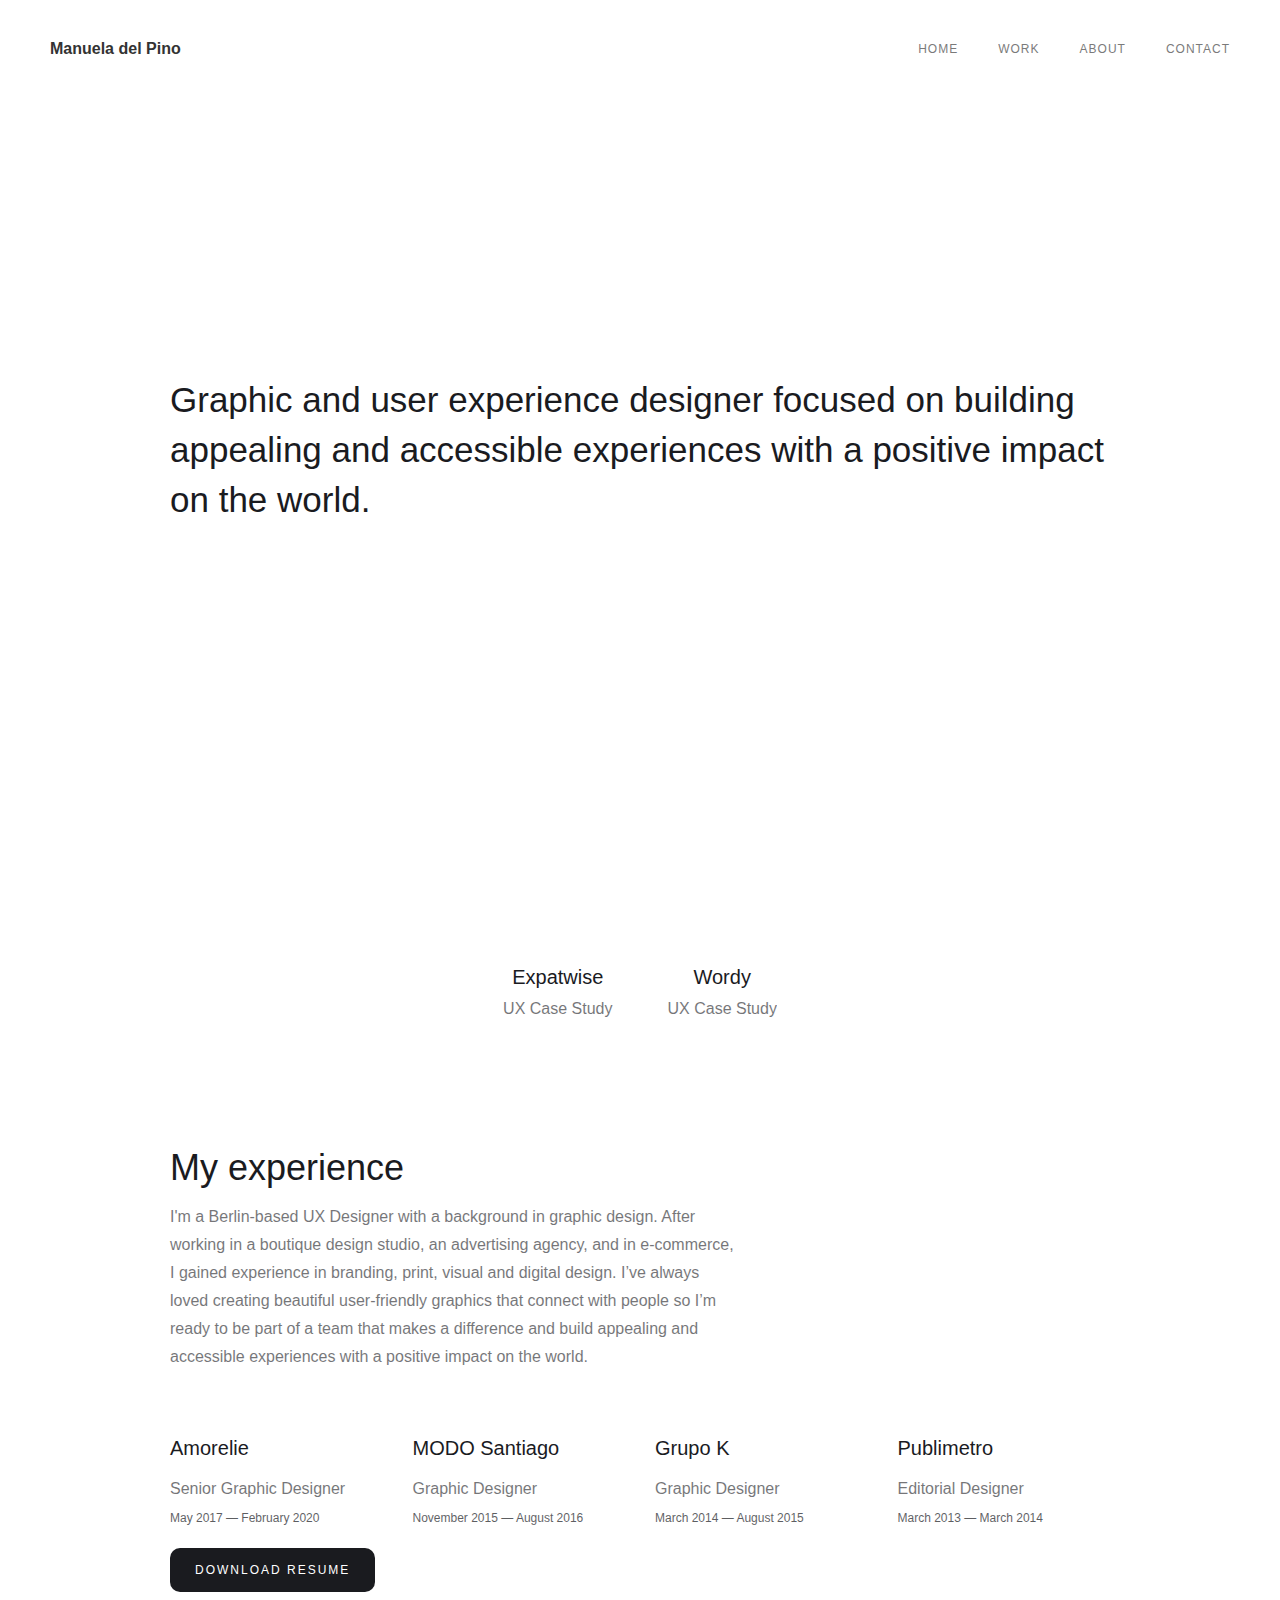
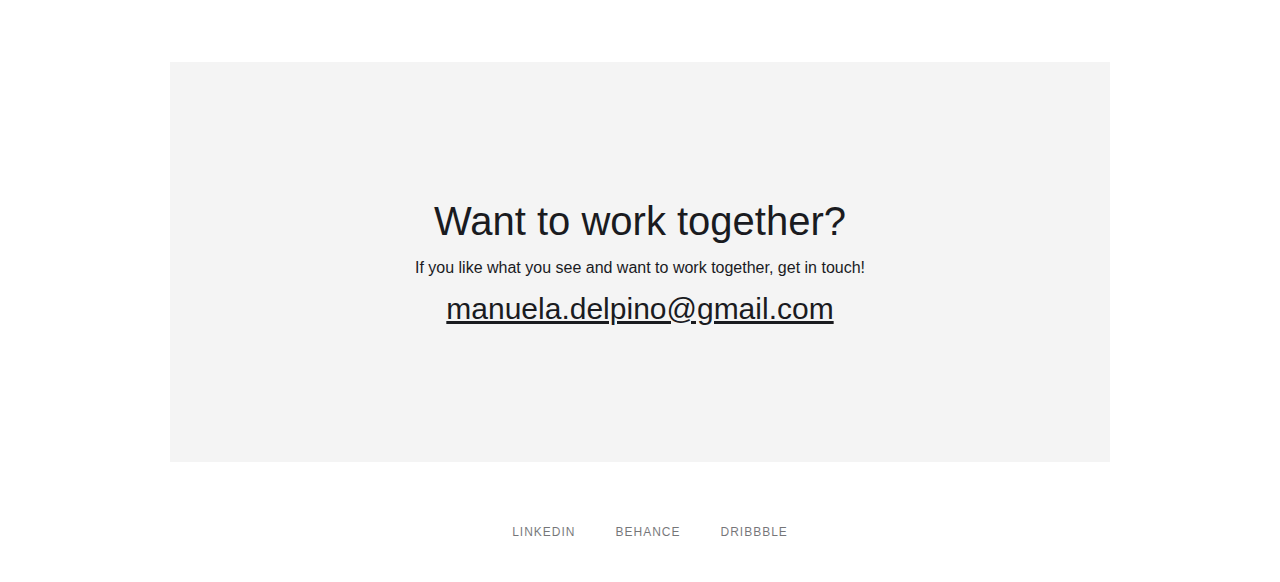
==== commit 726bc7d5: "update" ====
--- a/index.html
+++ b/index.html
@@ -1,8 +1,7 @@
 <!DOCTYPE html><!-- This site was created in Webflow. http://www.webflow.com -->
-<!-- Last Published: Mon Sep 21 2020 08:38:06 GMT+0000 (Coordinated Universal Time) -->
+<!-- Last Published: Tue Sep 22 2020 10:37:49 GMT+0000 (Coordinated Universal Time) -->
 <html data-wf-domain="portfolio-9ecfbb.webflow.io" data-wf-page="5f64c0481876302af5758c48"
     data-wf-site="5f64c0487f4e2d301c141879" data-wf-status="1">
-<!-- Mirrored from portfolio-9ecfbb.webflow.io/ by HTTrack Website Copier/3.x [XR&CO'2014], Mon, 21 Sep 2020 17:21:22 GMT -->
 
 <head>
     <meta charset="utf-8" />
@@ -17,21 +16,21 @@
         property="twitter:image" />
     <meta content="width=device-width, initial-scale=1" name="viewport" />
     <meta content="Webflow" name="generator" />
-    <link href="uploads-ssl.webflow.com/5f64c0487f4e2d301c141879/css/portfolio-9ecfbb.webflow.81a8eccdb.css"
-        rel="stylesheet" type="text/css" />
-    <script src="ajax.googleapis.com/ajax/libs/webfont/1.6.26/webfont.js" type="text/javascript"></script>
+    <link href="5f64c0487f4e2d301c141879/css/portfolio-9ecfbb.webflow.df8429abc.css" rel="stylesheet" type="text/css" />
+    <script src="ajax/libs/webfont/1.6.26/webfont.js" type="text/javascript"></script>
     <script
         type="text/javascript">WebFont.load({ google: { families: ["Montserrat:100,100italic,200,200italic,300,300italic,400,400italic,500,500italic,600,600italic,700,700italic,800,800italic,900,900italic"] } });</script>
     <!--[if lt IE 9]><script src="https://cdnjs.cloudflare.com/ajax/libs/html5shiv/3.7.3/html5shiv.min.js" type="text/javascript"></script><![endif]-->
     <script
         type="text/javascript">!function (o, c) { var n = c.documentElement, t = " w-mod-"; n.className += t + "js", ("ontouchstart" in o || o.DocumentTouch && c instanceof DocumentTouch) && (n.className += t + "touch") }(window, document);</script>
     <link href="https://uploads-ssl.webflow.com/img/favicon.ico" rel="shortcut icon" type="image/x-icon" />
-    <link href="uploads-ssl.webflow.com/img/webclip.png" rel="apple-touch-icon" />
+    <link href="img/webclip.png" rel="apple-touch-icon" />
 </head>
 
 <body>
     <div data-collapse="medium" data-animation="default" data-duration="400" role="banner" class="navigation w-nav">
-        <div class="navigation-items"><a href="index.html" aria-current="page" class="logo-link w-nav-brand w--current">
+        <div class="navigation-items"><a href="index-2.html" aria-current="page"
+                class="logo-link w-nav-brand w--current">
                 <div class="text_logo"><strong>Manuela del Pino</strong></div>
             </a>
             <div class="navigation-wrap">
@@ -41,34 +40,31 @@
                         class="navigation-item w-nav-link">About</a><a href="#Contact"
                         class="navigation-item w-nav-link">CONTACT</a></nav>
                 <div class="menu-button w-nav-button"><img
-                        src="uploads-ssl.webflow.com/5f64c0487f4e2d301c141879/5f64c0481876301438758c5b_menu-icon.png"
-                        width="22" alt="" class="menu-icon" /></div>
+                        src="5f64c0487f4e2d301c141879/5f64c0481876301438758c5b_menu-icon.png" width="22" alt=""
+                        class="menu-icon" /></div>
             </div>
         </div>
     </div>
     <div id="Home" class="section_hero">
         <div class="w-container">
-            <h1 class="jumbo_header">Graphic and user experience designer focused on building appealing and accessible
-                experiences with a positive impact on the world.</h1>
+            <h6 class="jumbo_header">Graphic and user experience designer focused on building appealing and accessible
+                experiences with a positive impact on the world.</h6>
         </div>
     </div>
     <div id="Work" class="section_content">
         <div class="w-container">
-            <div class="w-layout-grid grid"><a href="work/expatwise.html"
-                    class="link-block w-inline-block">
-                    <div class="div-block"><img
-                            src="uploads-ssl.webflow.com/5f64c0487f4e2d301c141879/5f64f99d637f802e1600aaff_Cover%201.png"
+            <div class="w-layout-grid grid"><a href="work/expatwise.html" class="link-block w-inline-block">
+                    <div class="div-block"><img src="5f64c0487f4e2d301c141879/5f64f99d637f802e1600aaff_Cover%201.png"
                             loading="lazy" id="Expatwise"
                             srcset="https://uploads-ssl.webflow.com/5f64c0487f4e2d301c141879/5f64f99d637f802e1600aaff_Cover%201-p-500.png 500w, https://uploads-ssl.webflow.com/5f64c0487f4e2d301c141879/5f64f99d637f802e1600aaff_Cover%201-p-800.png 800w, https://uploads-ssl.webflow.com/5f64c0487f4e2d301c141879/5f64f99d637f802e1600aaff_Cover%201-p-1080.png 1080w, https://uploads-ssl.webflow.com/5f64c0487f4e2d301c141879/5f64f99d637f802e1600aaff_Cover%201.png 1305w"
-                            sizes="(max-width: 767px) 96vw, (max-width: 991px) 92vw, 940px" alt="" class="image" />
+                            sizes="(max-width: 479px) 100vw, (max-width: 767px) 96vw, 100vw" alt="" class="image" />
                         <h4 id="Expatwise" class="small_header aligned_center">Expatwise</h4>
                         <p class="paragraph_light aligned_center">UX Case Study</p>
                     </div>
                 </a>
-                <div><img src="uploads-ssl.webflow.com/5f64c0487f4e2d301c141879/5f64f9aebd65a66b862a4ca0_Cover%202.png"
-                        loading="lazy"
+                <div><img src="5f64c0487f4e2d301c141879/5f64f9aebd65a66b862a4ca0_Cover%202.png" loading="lazy"
                         srcset="https://uploads-ssl.webflow.com/5f64c0487f4e2d301c141879/5f64f9aebd65a66b862a4ca0_Cover%202-p-500.png 500w, https://uploads-ssl.webflow.com/5f64c0487f4e2d301c141879/5f64f9aebd65a66b862a4ca0_Cover%202-p-800.png 800w, https://uploads-ssl.webflow.com/5f64c0487f4e2d301c141879/5f64f9aebd65a66b862a4ca0_Cover%202-p-1080.png 1080w, https://uploads-ssl.webflow.com/5f64c0487f4e2d301c141879/5f64f9aebd65a66b862a4ca0_Cover%202.png 1305w"
-                        sizes="(max-width: 767px) 96vw, (max-width: 991px) 92vw, 940px" alt="" class="image" />
+                        sizes="(max-width: 479px) 100vw, (max-width: 767px) 96vw, 100vw" alt="" class="image" />
                     <h4 class="small_header aligned_center">Wordy</h4>
                     <p class="paragraph_light aligned_center">UX Case Study</p>
                 </div>
@@ -117,7 +113,7 @@
         <div class="container-12 w-container">
             <div class="paragraph-bigger-centered">Want to work together?</div>
             <p class="paragraph center">If you like what you see and want to work together, get in touch!</p><a
-                href="mailto:jane@portfolio.com?subject=You&#x27;ve%20got%20mail!"
+                href="mailto:manuela.delpino@gmail.com?subject=You&#x27;ve%20got%20mail!"
                 class="email-link-centered">manuela.delpino@gmail.com</a>
         </div>
     </div>
@@ -127,13 +123,10 @@
                 class="footer-item">behance</a><a href="https://dribbble.com/ManudelPino" target="_blank"
                 class="footer-item">dribbble</a></div>
     </div>
-    <script src="d3e54v103j8qbb.cloudfront.net/js/jquery-3.5.1.min.dc5e7f18c8b052.js?site=5f64c0487f4e2d301c141879"
-        type="text/javascript" integrity="sha256-9/aliU8dGd2tb6OSsuzixeV4y/faTqgFtohetphbbj0="
-        crossorigin="anonymous"></script>
-    <script src="uploads-ssl.webflow.com/5f64c0487f4e2d301c141879/js/webflow.7e0c7f57b.js"
-        type="text/javascript"></script>
+    <script src="js/jquery-3.5.1.min.dc5e7f18c8b052.js?site=5f64c0487f4e2d301c141879" type="text/javascript"
+        integrity="sha256-9/aliU8dGd2tb6OSsuzixeV4y/faTqgFtohetphbbj0=" crossorigin="anonymous"></script>
+    <script src="5f64c0487f4e2d301c141879/js/webflow.7e0c7f57b.js" type="text/javascript"></script>
     <!--[if lte IE 9]><script src="//cdnjs.cloudflare.com/ajax/libs/placeholders/3.0.2/placeholders.min.js"></script><![endif]-->
 </body>
-<!-- Mirrored from portfolio-9ecfbb.webflow.io/ by HTTrack Website Copier/3.x [XR&CO'2014], Mon, 21 Sep 2020 17:21:25 GMT -->
 
 </html>--- a/5f64c0487f4e2d301c141879/css/portfolio-9ecfbb.webflow.df8429abc.css
+++ b/5f64c0487f4e2d301c141879/css/portfolio-9ecfbb.webflow.df8429abc.css
@@ -0,0 +1,1962 @@
+/* Generated on: Tue Sep 22 2020 10:37:49 GMT+0000 (Coordinated Universal Time) */
+/* ==========================================================================
+   normalize.css v3.0.3 | MIT License | github.com/necolas/normalize.css 
+   ========================================================================== */
+/*! normalize.css v3.0.3 | MIT License | github.com/necolas/normalize.css */html{font-family:sans-serif;-ms-text-size-adjust:100%;-webkit-text-size-adjust:100%}body{margin:0}article,aside,details,figcaption,figure,footer,header,hgroup,main,menu,nav,section,summary{display:block}audio,canvas,progress,video{display:inline-block;vertical-align:baseline}audio:not([controls]){display:none;height:0}[hidden],template{display:none}a{background-color:transparent}a:active,a:hover{outline:0}abbr[title]{border-bottom:1px dotted}b,strong{font-weight:bold}dfn{font-style:italic}h1{font-size:2em;margin:.67em 0}mark{background:#ff0;color:#000}small{font-size:80%}sub,sup{font-size:75%;line-height:0;position:relative;vertical-align:baseline}sup{top:-0.5em}sub{bottom:-0.25em}img{border:0}svg:not(:root){overflow:hidden}figure{margin:1em 40px}hr{box-sizing:content-box;height:0}pre{overflow:auto}code,kbd,pre,samp{font-family:monospace,monospace;font-size:1em}button,input,optgroup,select,textarea{color:inherit;font:inherit;margin:0}button{overflow:visible}button,select{text-transform:none}button,html input[type="button"],input[type="reset"]{-webkit-appearance:button;cursor:pointer}button[disabled],html input[disabled]{cursor:default}button::-moz-focus-inner,input::-moz-focus-inner{border:0;padding:0}input{line-height:normal}input[type="checkbox"],input[type="radio"]{box-sizing:border-box;padding:0}input[type="number"]::-webkit-inner-spin-button,input[type="number"]::-webkit-outer-spin-button{height:auto}input[type="search"]{-webkit-appearance:none}input[type="search"]::-webkit-search-cancel-button,input[type="search"]::-webkit-search-decoration{-webkit-appearance:none}fieldset{border:1px solid #c0c0c0;margin:0 2px;padding:.35em .625em .75em}legend{border:0;padding:0}textarea{overflow:auto}optgroup{font-weight:bold}table{border-collapse:collapse;border-spacing:0}td,th{padding:0}
+
+/* ==========================================================================
+   Start of base Webflow CSS - If you're looking for some ultra-clean CSS, skip the boilerplate and see the unminified code below.
+   ========================================================================== */
+@font-face{font-family:'webflow-icons';src:url("[data-uri]") format('truetype');font-weight:normal;font-style:normal}[class^="w-icon-"],[class*=" w-icon-"]{font-family:'webflow-icons' !important;speak:none;font-style:normal;font-weight:normal;font-variant:normal;text-transform:none;line-height:1;-webkit-font-smoothing:antialiased;-moz-osx-font-smoothing:grayscale}.w-icon-slider-right:before{content:"\e600"}.w-icon-slider-left:before{content:"\e601"}.w-icon-nav-menu:before{content:"\e602"}.w-icon-arrow-down:before,.w-icon-dropdown-toggle:before{content:"\e603"}.w-icon-file-upload-remove:before{content:"\e900"}.w-icon-file-upload-icon:before{content:"\e903"}*{-webkit-box-sizing:border-box;-moz-box-sizing:border-box;box-sizing:border-box}html{height:100%}body{margin:0;min-height:100%;background-color:#fff;font-family:Arial,sans-serif;font-size:14px;line-height:20px;color:#333}img{max-width:100%;vertical-align:middle;display:inline-block}html.w-mod-touch *{background-attachment:scroll !important}.w-block{display:block}.w-inline-block{max-width:100%;display:inline-block}.w-clearfix:before,.w-clearfix:after{content:" ";display:table;grid-column-start:1;grid-row-start:1;grid-column-end:2;grid-row-end:2}.w-clearfix:after{clear:both}.w-hidden{display:none}.w-button{display:inline-block;padding:9px 15px;background-color:#3898EC;color:white;border:0;line-height:inherit;text-decoration:none;cursor:pointer;border-radius:0}input.w-button{-webkit-appearance:button}html[data-w-dynpage] [data-w-cloak]{color:transparent !important}.w-webflow-badge,.w-webflow-badge *{position:static;left:auto;top:auto;right:auto;bottom:auto;z-index:auto;display:block;visibility:visible;overflow:visible;overflow-x:visible;overflow-y:visible;box-sizing:border-box;width:auto;height:auto;max-height:none;max-width:none;min-height:0;min-width:0;margin:0;padding:0;float:none;clear:none;border:0 none transparent;border-radius:0;background:none;background-image:none;background-position:0 0;background-size:auto auto;background-repeat:repeat;background-origin:padding-box;background-clip:border-box;background-attachment:scroll;background-color:transparent;box-shadow:none;opacity:1;transform:none;transition:none;direction:ltr;font-family:inherit;font-weight:inherit;color:inherit;font-size:inherit;line-height:inherit;font-style:inherit;font-variant:inherit;text-align:inherit;letter-spacing:inherit;text-decoration:inherit;text-indent:0;text-transform:inherit;list-style-type:disc;text-shadow:none;font-smoothing:auto;vertical-align:baseline;cursor:inherit;white-space:inherit;word-break:normal;word-spacing:normal;word-wrap:normal}.w-webflow-badge{position:fixed !important;display:inline-block !important;visibility:visible !important;z-index:2147483647 !important;top:auto !important;right:12px !important;bottom:12px !important;left:auto !important;color:#AAADB0 !important;background-color:#fff !important;border-radius:3px !important;padding:6px 8px 6px 6px !important;font-size:12px !important;opacity:1 !important;line-height:14px !important;text-decoration:none !important;transform:none !important;margin:0 !important;width:auto !important;height:auto !important;overflow:visible !important;white-space:nowrap;box-shadow:0 0 0 1px rgba(0,0,0,0.1),0 1px 3px rgba(0,0,0,0.1);cursor:pointer}.w-webflow-badge>img{display:inline-block !important;visibility:visible !important;opacity:1 !important;vertical-align:middle !important}h1,h2,h3,h4,h5,h6{font-weight:bold;margin-bottom:10px}h1{font-size:38px;line-height:44px;margin-top:20px}h2{font-size:32px;line-height:36px;margin-top:20px}h3{font-size:24px;line-height:30px;margin-top:20px}h4{font-size:18px;line-height:24px;margin-top:10px}h5{font-size:14px;line-height:20px;margin-top:10px}h6{font-size:12px;line-height:18px;margin-top:10px}p{margin-top:0;margin-bottom:10px}blockquote{margin:0 0 10px 0;padding:10px 20px;border-left:5px solid #E2E2E2;font-size:18px;line-height:22px}figure{margin:0;margin-bottom:10px}figcaption{margin-top:5px;text-align:center}ul,ol{margin-top:0;margin-bottom:10px;padding-left:40px}.w-list-unstyled{padding-left:0;list-style:none}.w-embed:before,.w-embed:after{content:" ";display:table;grid-column-start:1;grid-row-start:1;grid-column-end:2;grid-row-end:2}.w-embed:after{clear:both}.w-video{width:100%;position:relative;padding:0}.w-video iframe,.w-video object,.w-video embed{position:absolute;top:0;left:0;width:100%;height:100%}fieldset{padding:0;margin:0;border:0}button,html input[type="button"],input[type="reset"]{border:0;cursor:pointer;-webkit-appearance:button}.w-form{margin:0 0 15px}.w-form-done{display:none;padding:20px;text-align:center;background-color:#dddddd}.w-form-fail{display:none;margin-top:10px;padding:10px;background-color:#ffdede}label{display:block;margin-bottom:5px;font-weight:bold}.w-input,.w-select{display:block;width:100%;height:38px;padding:8px 12px;margin-bottom:10px;font-size:14px;line-height:1.42857143;color:#333333;vertical-align:middle;background-color:#ffffff;border:1px solid #cccccc}.w-input:-moz-placeholder,.w-select:-moz-placeholder{color:#999}.w-input::-moz-placeholder,.w-select::-moz-placeholder{color:#999;opacity:1}.w-input:-ms-input-placeholder,.w-select:-ms-input-placeholder{color:#999}.w-input::-webkit-input-placeholder,.w-select::-webkit-input-placeholder{color:#999}.w-input:focus,.w-select:focus{border-color:#3898EC;outline:0}.w-input[disabled],.w-select[disabled],.w-input[readonly],.w-select[readonly],fieldset[disabled] .w-input,fieldset[disabled] .w-select{cursor:not-allowed;background-color:#eeeeee}textarea.w-input,textarea.w-select{height:auto}.w-select{background-color:#f3f3f3}.w-select[multiple]{height:auto}.w-form-label{display:inline-block;cursor:pointer;font-weight:normal;margin-bottom:0}.w-radio{display:block;margin-bottom:5px;padding-left:20px}.w-radio:before,.w-radio:after{content:" ";display:table;grid-column-start:1;grid-row-start:1;grid-column-end:2;grid-row-end:2}.w-radio:after{clear:both}.w-radio-input{margin:4px 0 0;margin-top:1px \9;line-height:normal;float:left;margin-left:-20px}.w-radio-input{margin-top:3px}.w-file-upload{display:block;margin-bottom:10px}.w-file-upload-input{width:.1px;height:.1px;opacity:0;overflow:hidden;position:absolute;z-index:-100}.w-file-upload-default,.w-file-upload-uploading,.w-file-upload-success{display:inline-block;color:#333333}.w-file-upload-error{display:block;margin-top:10px}.w-file-upload-default.w-hidden,.w-file-upload-uploading.w-hidden,.w-file-upload-error.w-hidden,.w-file-upload-success.w-hidden{display:none}.w-file-upload-uploading-btn{display:flex;font-size:14px;font-weight:normal;cursor:pointer;margin:0;padding:8px 12px;border:1px solid #cccccc;background-color:#fafafa}.w-file-upload-file{display:flex;flex-grow:1;justify-content:space-between;margin:0;padding:8px 9px 8px 11px;border:1px solid #cccccc;background-color:#fafafa}.w-file-upload-file-name{font-size:14px;font-weight:normal;display:block}.w-file-remove-link{margin-top:3px;margin-left:10px;width:auto;height:auto;padding:3px;display:block;cursor:pointer}.w-icon-file-upload-remove{margin:auto;font-size:10px}.w-file-upload-error-msg{display:inline-block;color:#ea384c;padding:2px 0}.w-file-upload-info{display:inline-block;line-height:38px;padding:0 12px}.w-file-upload-label{display:inline-block;font-size:14px;font-weight:normal;cursor:pointer;margin:0;padding:8px 12px;border:1px solid #cccccc;background-color:#fafafa}.w-icon-file-upload-icon,.w-icon-file-upload-uploading{display:inline-block;margin-right:8px;width:20px}.w-icon-file-upload-uploading{height:20px}.w-container{margin-left:auto;margin-right:auto;max-width:940px}.w-container:before,.w-container:after{content:" ";display:table;grid-column-start:1;grid-row-start:1;grid-column-end:2;grid-row-end:2}.w-container:after{clear:both}.w-container .w-row{margin-left:-10px;margin-right:-10px}.w-row:before,.w-row:after{content:" ";display:table;grid-column-start:1;grid-row-start:1;grid-column-end:2;grid-row-end:2}.w-row:after{clear:both}.w-row .w-row{margin-left:0;margin-right:0}.w-col{position:relative;float:left;width:100%;min-height:1px;padding-left:10px;padding-right:10px}.w-col .w-col{padding-left:0;padding-right:0}.w-col-1{width:8.33333333%}.w-col-2{width:16.66666667%}.w-col-3{width:25%}.w-col-4{width:33.33333333%}.w-col-5{width:41.66666667%}.w-col-6{width:50%}.w-col-7{width:58.33333333%}.w-col-8{width:66.66666667%}.w-col-9{width:75%}.w-col-10{width:83.33333333%}.w-col-11{width:91.66666667%}.w-col-12{width:100%}.w-hidden-main{display:none !important}@media screen and (max-width:991px){.w-container{max-width:728px}.w-hidden-main{display:inherit !important}.w-hidden-medium{display:none !important}.w-col-medium-1{width:8.33333333%}.w-col-medium-2{width:16.66666667%}.w-col-medium-3{width:25%}.w-col-medium-4{width:33.33333333%}.w-col-medium-5{width:41.66666667%}.w-col-medium-6{width:50%}.w-col-medium-7{width:58.33333333%}.w-col-medium-8{width:66.66666667%}.w-col-medium-9{width:75%}.w-col-medium-10{width:83.33333333%}.w-col-medium-11{width:91.66666667%}.w-col-medium-12{width:100%}.w-col-stack{width:100%;left:auto;right:auto}}@media screen and (max-width:767px){.w-hidden-main{display:inherit !important}.w-hidden-medium{display:inherit !important}.w-hidden-small{display:none !important}.w-row,.w-container .w-row{margin-left:0;margin-right:0}.w-col{width:100%;left:auto;right:auto}.w-col-small-1{width:8.33333333%}.w-col-small-2{width:16.66666667%}.w-col-small-3{width:25%}.w-col-small-4{width:33.33333333%}.w-col-small-5{width:41.66666667%}.w-col-small-6{width:50%}.w-col-small-7{width:58.33333333%}.w-col-small-8{width:66.66666667%}.w-col-small-9{width:75%}.w-col-small-10{width:83.33333333%}.w-col-small-11{width:91.66666667%}.w-col-small-12{width:100%}}@media screen and (max-width:479px){.w-container{max-width:none}.w-hidden-main{display:inherit !important}.w-hidden-medium{display:inherit !important}.w-hidden-small{display:inherit !important}.w-hidden-tiny{display:none !important}.w-col{width:100%}.w-col-tiny-1{width:8.33333333%}.w-col-tiny-2{width:16.66666667%}.w-col-tiny-3{width:25%}.w-col-tiny-4{width:33.33333333%}.w-col-tiny-5{width:41.66666667%}.w-col-tiny-6{width:50%}.w-col-tiny-7{width:58.33333333%}.w-col-tiny-8{width:66.66666667%}.w-col-tiny-9{width:75%}.w-col-tiny-10{width:83.33333333%}.w-col-tiny-11{width:91.66666667%}.w-col-tiny-12{width:100%}}.w-widget{position:relative}.w-widget-map{width:100%;height:400px}.w-widget-map label{width:auto;display:inline}.w-widget-map img{max-width:inherit}.w-widget-map .gm-style-iw{text-align:center}.w-widget-map .gm-style-iw>button{display:none !important}.w-widget-twitter{overflow:hidden}.w-widget-twitter-count-shim{display:inline-block;vertical-align:top;position:relative;width:28px;height:20px;text-align:center;background:white;border:#758696 solid 1px;border-radius:3px}.w-widget-twitter-count-shim *{pointer-events:none;-webkit-user-select:none;-moz-user-select:none;-ms-user-select:none;user-select:none}.w-widget-twitter-count-shim .w-widget-twitter-count-inner{position:relative;font-size:15px;line-height:12px;text-align:center;color:#999;font-family:serif}.w-widget-twitter-count-shim .w-widget-twitter-count-clear{position:relative;display:block}.w-widget-twitter-count-shim.w--large{width:36px;height:28px}.w-widget-twitter-count-shim.w--large .w-widget-twitter-count-inner{font-size:18px;line-height:18px}.w-widget-twitter-count-shim:not(.w--vertical){margin-left:5px;margin-right:8px}.w-widget-twitter-count-shim:not(.w--vertical).w--large{margin-left:6px}.w-widget-twitter-count-shim:not(.w--vertical):before,.w-widget-twitter-count-shim:not(.w--vertical):after{top:50%;left:0;border:solid transparent;content:" ";height:0;width:0;position:absolute;pointer-events:none}.w-widget-twitter-count-shim:not(.w--vertical):before{border-color:rgba(117,134,150,0);border-right-color:#5d6c7b;border-width:4px;margin-left:-9px;margin-top:-4px}.w-widget-twitter-count-shim:not(.w--vertical).w--large:before{border-width:5px;margin-left:-10px;margin-top:-5px}.w-widget-twitter-count-shim:not(.w--vertical):after{border-color:rgba(255,255,255,0);border-right-color:white;border-width:4px;margin-left:-8px;margin-top:-4px}.w-widget-twitter-count-shim:not(.w--vertical).w--large:after{border-width:5px;margin-left:-9px;margin-top:-5px}.w-widget-twitter-count-shim.w--vertical{width:61px;height:33px;margin-bottom:8px}.w-widget-twitter-count-shim.w--vertical:before,.w-widget-twitter-count-shim.w--vertical:after{top:100%;left:50%;border:solid transparent;content:" ";height:0;width:0;position:absolute;pointer-events:none}.w-widget-twitter-count-shim.w--vertical:before{border-color:rgba(117,134,150,0);border-top-color:#5d6c7b;border-width:5px;margin-left:-5px}.w-widget-twitter-count-shim.w--vertical:after{border-color:rgba(255,255,255,0);border-top-color:white;border-width:4px;margin-left:-4px}.w-widget-twitter-count-shim.w--vertical .w-widget-twitter-count-inner{font-size:18px;line-height:22px}.w-widget-twitter-count-shim.w--vertical.w--large{width:76px}.w-widget-gplus{overflow:hidden}.w-background-video{position:relative;overflow:hidden;height:500px;color:white}.w-background-video>video{background-size:cover;background-position:50% 50%;position:absolute;margin:auto;width:100%;height:100%;right:-100%;bottom:-100%;top:-100%;left:-100%;object-fit:cover;z-index:-100}.w-background-video>video::-webkit-media-controls-start-playback-button{display:none !important;-webkit-appearance:none}.w-slider{position:relative;height:300px;text-align:center;background:#dddddd;clear:both;-webkit-tap-highlight-color:rgba(0,0,0,0);tap-highlight-color:rgba(0,0,0,0)}.w-slider-mask{position:relative;display:block;overflow:hidden;z-index:1;left:0;right:0;height:100%;white-space:nowrap}.w-slide{position:relative;display:inline-block;vertical-align:top;width:100%;height:100%;white-space:normal;text-align:left}.w-slider-nav{position:absolute;z-index:2;top:auto;right:0;bottom:0;left:0;margin:auto;padding-top:10px;height:40px;text-align:center;-webkit-tap-highlight-color:rgba(0,0,0,0);tap-highlight-color:rgba(0,0,0,0)}.w-slider-nav.w-round>div{border-radius:100%}.w-slider-nav.w-num>div{width:auto;height:auto;padding:.2em .5em;font-size:inherit;line-height:inherit}.w-slider-nav.w-shadow>div{box-shadow:0 0 3px rgba(51,51,51,0.4)}.w-slider-nav-invert{color:#fff}.w-slider-nav-invert>div{background-color:rgba(34,34,34,0.4)}.w-slider-nav-invert>div.w-active{background-color:#222}.w-slider-dot{position:relative;display:inline-block;width:1em;height:1em;background-color:rgba(255,255,255,0.4);cursor:pointer;margin:0 3px .5em;transition:background-color 100ms,color 100ms}.w-slider-dot.w-active{background-color:#fff}.w-slider-dot:focus{outline:none;box-shadow:0 0 0 2px #fff}.w-slider-dot:focus.w-active{box-shadow:none}.w-slider-arrow-left,.w-slider-arrow-right{position:absolute;width:80px;top:0;right:0;bottom:0;left:0;margin:auto;cursor:pointer;overflow:hidden;color:white;font-size:40px;-webkit-tap-highlight-color:rgba(0,0,0,0);tap-highlight-color:rgba(0,0,0,0);-webkit-user-select:none;-moz-user-select:none;-ms-user-select:none;user-select:none}.w-slider-arrow-left [class^="w-icon-"],.w-slider-arrow-right [class^="w-icon-"],.w-slider-arrow-left [class*=" w-icon-"],.w-slider-arrow-right [class*=" w-icon-"]{position:absolute}.w-slider-arrow-left:focus,.w-slider-arrow-right:focus{outline:0}.w-slider-arrow-left{z-index:3;right:auto}.w-slider-arrow-right{z-index:4;left:auto}.w-icon-slider-left,.w-icon-slider-right{top:0;right:0;bottom:0;left:0;margin:auto;width:1em;height:1em}.w-slider-aria-label{border:0;clip:rect(0 0 0 0);height:1px;margin:-1px;overflow:hidden;padding:0;position:absolute;width:1px}.w-dropdown{display:inline-block;position:relative;text-align:left;margin-left:auto;margin-right:auto;z-index:900}.w-dropdown-btn,.w-dropdown-toggle,.w-dropdown-link{position:relative;vertical-align:top;text-decoration:none;color:#222222;padding:20px;text-align:left;margin-left:auto;margin-right:auto;white-space:nowrap}.w-dropdown-toggle{-webkit-user-select:none;-moz-user-select:none;-ms-user-select:none;user-select:none;display:inline-block;cursor:pointer;padding-right:40px}.w-dropdown-toggle:focus{outline:0}.w-icon-dropdown-toggle{position:absolute;top:0;right:0;bottom:0;margin:auto;margin-right:20px;width:1em;height:1em}.w-dropdown-list{position:absolute;background:#dddddd;display:none;min-width:100%}.w-dropdown-list.w--open{display:block}.w-dropdown-link{padding:10px 20px;display:block;color:#222222}.w-dropdown-link.w--current{color:#0082f3}.w-dropdown-link:focus{outline:0}@media screen and (max-width:767px){.w-nav-brand{padding-left:10px}}.w-lightbox-backdrop{color:#000;cursor:auto;font-family:serif;font-size:medium;font-style:normal;font-variant:normal;font-weight:normal;letter-spacing:normal;line-height:normal;list-style:disc;text-align:start;text-indent:0;text-shadow:none;text-transform:none;visibility:visible;white-space:normal;word-break:normal;word-spacing:normal;word-wrap:normal;position:fixed;top:0;right:0;bottom:0;left:0;color:#fff;font-family:"Helvetica Neue",Helvetica,Ubuntu,"Segoe UI",Verdana,sans-serif;font-size:17px;line-height:1.2;font-weight:300;text-align:center;background:rgba(0,0,0,0.9);z-index:2000;outline:0;opacity:0;-webkit-user-select:none;-moz-user-select:none;-ms-user-select:none;-webkit-tap-highlight-color:transparent;-webkit-transform:translate(0, 0)}.w-lightbox-backdrop,.w-lightbox-container{height:100%;overflow:auto;-webkit-overflow-scrolling:touch}.w-lightbox-content{position:relative;height:100vh;overflow:hidden}.w-lightbox-view{position:absolute;width:100vw;height:100vh;opacity:0}.w-lightbox-view:before{content:"";height:100vh}.w-lightbox-group,.w-lightbox-group .w-lightbox-view,.w-lightbox-group .w-lightbox-view:before{height:86vh}.w-lightbox-frame,.w-lightbox-view:before{display:inline-block;vertical-align:middle}.w-lightbox-figure{position:relative;margin:0}.w-lightbox-group .w-lightbox-figure{cursor:pointer}.w-lightbox-img{width:auto;height:auto;max-width:none}.w-lightbox-image{display:block;float:none;max-width:100vw;max-height:100vh}.w-lightbox-group .w-lightbox-image{max-height:86vh}.w-lightbox-caption{position:absolute;right:0;bottom:0;left:0;padding:.5em 1em;background:rgba(0,0,0,0.4);text-align:left;text-overflow:ellipsis;white-space:nowrap;overflow:hidden}.w-lightbox-embed{position:absolute;top:0;right:0;bottom:0;left:0;width:100%;height:100%}.w-lightbox-control{position:absolute;top:0;width:4em;background-size:24px;background-repeat:no-repeat;background-position:center;cursor:pointer;-webkit-transition:all .3s;transition:all .3s}.w-lightbox-left{display:none;bottom:0;left:0;background-image:url("[data-uri]")}.w-lightbox-right{display:none;right:0;bottom:0;background-image:url("[data-uri]")}.w-lightbox-close{right:0;height:2.6em;background-image:url("[data-uri]");background-size:18px}.w-lightbox-strip{position:absolute;bottom:0;left:0;right:0;padding:0 1vh;line-height:0;white-space:nowrap;overflow-x:auto;overflow-y:hidden}.w-lightbox-item{display:inline-block;width:10vh;padding:2vh 1vh;box-sizing:content-box;cursor:pointer;-webkit-transform:translate3d(0, 0, 0)}.w-lightbox-active{opacity:.3}.w-lightbox-thumbnail{position:relative;height:10vh;background:#222;overflow:hidden}.w-lightbox-thumbnail-image{position:absolute;top:0;left:0}.w-lightbox-thumbnail .w-lightbox-tall{top:50%;width:100%;-webkit-transform:translate(0, -50%);-ms-transform:translate(0, -50%);transform:translate(0, -50%)}.w-lightbox-thumbnail .w-lightbox-wide{left:50%;height:100%;-webkit-transform:translate(-50%, 0);-ms-transform:translate(-50%, 0);transform:translate(-50%, 0)}.w-lightbox-spinner{position:absolute;top:50%;left:50%;box-sizing:border-box;width:40px;height:40px;margin-top:-20px;margin-left:-20px;border:5px solid rgba(0,0,0,0.4);border-radius:50%;-webkit-animation:spin .8s infinite linear;animation:spin .8s infinite linear}.w-lightbox-spinner:after{content:"";position:absolute;top:-4px;right:-4px;bottom:-4px;left:-4px;border:3px solid transparent;border-bottom-color:#fff;border-radius:50%}.w-lightbox-hide{display:none}.w-lightbox-noscroll{overflow:hidden}@media (min-width:768px){.w-lightbox-content{height:96vh;margin-top:2vh}.w-lightbox-view,.w-lightbox-view:before{height:96vh}.w-lightbox-group,.w-lightbox-group .w-lightbox-view,.w-lightbox-group .w-lightbox-view:before{height:84vh}.w-lightbox-image{max-width:96vw;max-height:96vh}.w-lightbox-group .w-lightbox-image{max-width:82.3vw;max-height:84vh}.w-lightbox-left,.w-lightbox-right{display:block;opacity:.5}.w-lightbox-close{opacity:.8}.w-lightbox-control:hover{opacity:1}}.w-lightbox-inactive,.w-lightbox-inactive:hover{opacity:0}.w-richtext:before,.w-richtext:after{content:" ";display:table;grid-column-start:1;grid-row-start:1;grid-column-end:2;grid-row-end:2}.w-richtext:after{clear:both}.w-richtext[contenteditable="true"]:before,.w-richtext[contenteditable="true"]:after{white-space:initial}.w-richtext ol,.w-richtext ul{overflow:hidden}.w-richtext .w-richtext-figure-selected.w-richtext-figure-type-video div:after,.w-richtext .w-richtext-figure-selected[data-rt-type="video"] div:after{outline:2px solid #2895f7}.w-richtext .w-richtext-figure-selected.w-richtext-figure-type-image div,.w-richtext .w-richtext-figure-selected[data-rt-type="image"] div{outline:2px solid #2895f7}.w-richtext figure.w-richtext-figure-type-video>div:after,.w-richtext figure[data-rt-type="video"]>div:after{content:'';position:absolute;display:none;left:0;top:0;right:0;bottom:0}.w-richtext figure{position:relative;max-width:60%}.w-richtext figure>div:before{cursor:default !important}.w-richtext figure img{width:100%}.w-richtext figure figcaption.w-richtext-figcaption-placeholder{opacity:.6}.w-richtext figure div{font-size:0;color:transparent}.w-richtext figure.w-richtext-figure-type-image,.w-richtext figure[data-rt-type="image"]{display:table}.w-richtext figure.w-richtext-figure-type-image>div,.w-richtext figure[data-rt-type="image"]>div{display:inline-block}.w-richtext figure.w-richtext-figure-type-image>figcaption,.w-richtext figure[data-rt-type="image"]>figcaption{display:table-caption;caption-side:bottom}.w-richtext figure.w-richtext-figure-type-video,.w-richtext figure[data-rt-type="video"]{width:60%;height:0}.w-richtext figure.w-richtext-figure-type-video iframe,.w-richtext figure[data-rt-type="video"] iframe{position:absolute;top:0;left:0;width:100%;height:100%}.w-richtext figure.w-richtext-figure-type-video>div,.w-richtext figure[data-rt-type="video"]>div{width:100%}.w-richtext figure.w-richtext-align-center{margin-right:auto;margin-left:auto;clear:both}.w-richtext figure.w-richtext-align-center.w-richtext-figure-type-image>div,.w-richtext figure.w-richtext-align-center[data-rt-type="image"]>div{max-width:100%}.w-richtext figure.w-richtext-align-normal{clear:both}.w-richtext figure.w-richtext-align-fullwidth{width:100%;max-width:100%;text-align:center;clear:both;display:block;margin-right:auto;margin-left:auto}.w-richtext figure.w-richtext-align-fullwidth>div{display:inline-block;padding-bottom:inherit}.w-richtext figure.w-richtext-align-fullwidth>figcaption{display:block}.w-richtext figure.w-richtext-align-floatleft{float:left;margin-right:15px;clear:none}.w-richtext figure.w-richtext-align-floatright{float:right;margin-left:15px;clear:none}.w-nav{position:relative;background:#dddddd;z-index:1000}.w-nav:before,.w-nav:after{content:" ";display:table;grid-column-start:1;grid-row-start:1;grid-column-end:2;grid-row-end:2}.w-nav:after{clear:both}.w-nav-brand{position:relative;float:left;text-decoration:none;color:#333333}.w-nav-link{position:relative;display:inline-block;vertical-align:top;text-decoration:none;color:#222222;padding:20px;text-align:left;margin-left:auto;margin-right:auto}.w-nav-link.w--current{color:#0082f3}.w-nav-menu{position:relative;float:right}[data-nav-menu-open]{display:block !important;position:absolute;top:100%;left:0;right:0;background:#C8C8C8;text-align:center;overflow:visible;min-width:200px}.w--nav-link-open{display:block;position:relative}.w-nav-overlay{position:absolute;overflow:hidden;display:none;top:100%;left:0;right:0;width:100%}.w-nav-overlay [data-nav-menu-open]{top:0}.w-nav[data-animation="over-left"] .w-nav-overlay{width:auto}.w-nav[data-animation="over-left"] .w-nav-overlay,.w-nav[data-animation="over-left"] [data-nav-menu-open]{right:auto;z-index:1;top:0}.w-nav[data-animation="over-right"] .w-nav-overlay{width:auto}.w-nav[data-animation="over-right"] .w-nav-overlay,.w-nav[data-animation="over-right"] [data-nav-menu-open]{left:auto;z-index:1;top:0}.w-nav-button{position:relative;float:right;padding:18px;font-size:24px;display:none;cursor:pointer;-webkit-tap-highlight-color:rgba(0,0,0,0);tap-highlight-color:rgba(0,0,0,0);-webkit-user-select:none;-moz-user-select:none;-ms-user-select:none;user-select:none}.w-nav-button:focus{outline:0}.w-nav-button.w--open{background-color:#C8C8C8;color:white}.w-nav[data-collapse="all"] .w-nav-menu{display:none}.w-nav[data-collapse="all"] .w-nav-button{display:block}.w--nav-dropdown-open{display:block}.w--nav-dropdown-toggle-open{display:block}.w--nav-dropdown-list-open{position:static}@media screen and (max-width:991px){.w-nav[data-collapse="medium"] .w-nav-menu{display:none}.w-nav[data-collapse="medium"] .w-nav-button{display:block}}@media screen and (max-width:767px){.w-nav[data-collapse="small"] .w-nav-menu{display:none}.w-nav[data-collapse="small"] .w-nav-button{display:block}.w-nav-brand{padding-left:10px}}@media screen and (max-width:479px){.w-nav[data-collapse="tiny"] .w-nav-menu{display:none}.w-nav[data-collapse="tiny"] .w-nav-button{display:block}}.w-tabs{position:relative}.w-tabs:before,.w-tabs:after{content:" ";display:table;grid-column-start:1;grid-row-start:1;grid-column-end:2;grid-row-end:2}.w-tabs:after{clear:both}.w-tab-menu{position:relative}.w-tab-link{position:relative;display:inline-block;vertical-align:top;text-decoration:none;padding:9px 30px;text-align:left;cursor:pointer;color:#222222;background-color:#dddddd}.w-tab-link.w--current{background-color:#C8C8C8}.w-tab-link:focus{outline:0}.w-tab-content{position:relative;display:block;overflow:hidden}.w-tab-pane{position:relative;display:none}.w--tab-active{display:block}@media screen and (max-width:479px){.w-tab-link{display:block}}.w-ix-emptyfix:after{content:""}@keyframes spin{0%{transform:rotate(0deg)}100%{transform:rotate(360deg)}}.w-dyn-empty{padding:10px;background-color:#dddddd}.w-dyn-hide{display:none !important}.w-dyn-bind-empty{display:none !important}.w-condition-invisible{display:none !important}
+
+/* ==========================================================================
+   Start of custom Webflow CSS
+   ========================================================================== */
+.w-layout-grid {
+  display: -ms-grid;
+  display: grid;
+  grid-auto-columns: 1fr;
+  -ms-grid-columns: 1fr 1fr;
+  grid-template-columns: 1fr 1fr;
+  -ms-grid-rows: auto auto;
+  grid-template-rows: auto auto;
+  grid-row-gap: 16px;
+  grid-column-gap: 16px;
+}
+
+body {
+  font-family: Montserrat, sans-serif;
+  color: #1a1b1f;
+  font-size: 16px;
+  line-height: 28px;
+  font-weight: 400;
+}
+
+h1 {
+  margin-top: 20px;
+  margin-bottom: 15px;
+  font-size: 44px;
+  line-height: 62px;
+  font-weight: 400;
+}
+
+h2 {
+  margin-top: 10px;
+  margin-bottom: 10px;
+  font-size: 36px;
+  line-height: 50px;
+  font-weight: 400;
+}
+
+h3 {
+  margin-top: 10px;
+  margin-bottom: 10px;
+  font-size: 30px;
+  line-height: 46px;
+  font-weight: 400;
+}
+
+h4 {
+  margin-top: 10px;
+  margin-bottom: 10px;
+  font-size: 24px;
+  line-height: 38px;
+  font-weight: 400;
+}
+
+h5 {
+  margin-top: 10px;
+  margin-bottom: 10px;
+  font-size: 20px;
+  line-height: 34px;
+  font-weight: 500;
+}
+
+h6 {
+  margin-top: 10px;
+  margin-bottom: 10px;
+  font-size: 16px;
+  line-height: 28px;
+  font-weight: 500;
+}
+
+p {
+  margin-bottom: 10px;
+}
+
+a {
+  display: block;
+  -webkit-transition: opacity 200ms ease;
+  transition: opacity 200ms ease;
+  color: #1a1b1f;
+  text-decoration: underline;
+}
+
+a:hover {
+  color: #32343a;
+}
+
+a:active {
+  color: #43464d;
+}
+
+ul {
+  margin-top: 20px;
+  margin-bottom: 20px;
+  padding-left: 40px;
+  list-style-type: disc;
+}
+
+li {
+  margin-bottom: 10px;
+}
+
+img {
+  display: block;
+}
+
+label {
+  margin-bottom: 10px;
+  font-size: 12px;
+  line-height: 20px;
+  font-weight: 500;
+  letter-spacing: 1px;
+  text-transform: uppercase;
+}
+
+blockquote {
+  margin-top: 25px;
+  margin-bottom: 25px;
+  padding: 15px 30px;
+  border-left: 5px solid #e2e2e2;
+  font-size: 20px;
+  line-height: 34px;
+}
+
+figure {
+  margin-top: 25px;
+  padding-bottom: 20px;
+}
+
+figcaption {
+  margin-top: 5px;
+  opacity: 0.6;
+  font-size: 14px;
+  line-height: 26px;
+  text-align: center;
+}
+
+.heading-jumbo-small {
+  margin-top: 10px;
+  margin-bottom: 15px;
+  font-size: 36px;
+  line-height: 50px;
+  font-weight: 400;
+  text-transform: none;
+}
+
+.styleguide-block {
+  display: block;
+  margin-top: 80px;
+  margin-bottom: 80px;
+  -webkit-box-orient: vertical;
+  -webkit-box-direction: normal;
+  -webkit-flex-direction: column;
+  -ms-flex-direction: column;
+  flex-direction: column;
+  -webkit-box-align: center;
+  -webkit-align-items: center;
+  -ms-flex-align: center;
+  align-items: center;
+  text-align: left;
+}
+
+.heading-jumbo-tiny {
+  margin-top: 10px;
+  margin-bottom: 10px;
+  font-size: 18px;
+  line-height: 32px;
+  font-weight: 500;
+  text-transform: uppercase;
+}
+
+.rich-text {
+  width: 70%;
+  margin-right: auto;
+  margin-bottom: 100px;
+  margin-left: auto;
+}
+
+.rich-text p {
+  margin-top: 15px;
+  margin-bottom: 25px;
+  opacity: 0.6;
+}
+
+.container_hero {
+  position: static;
+  top: 0px;
+  display: block;
+  width: 100%;
+  max-width: none;
+  margin-right: 30px;
+  margin-left: 30px;
+  -webkit-box-pack: center;
+  -webkit-justify-content: center;
+  -ms-flex-pack: center;
+  justify-content: center;
+  -webkit-box-align: center;
+  -webkit-align-items: center;
+  -ms-flex-align: center;
+  align-items: center;
+  -webkit-align-self: auto;
+  -ms-flex-item-align: auto;
+  -ms-grid-row-align: auto;
+  align-self: auto;
+}
+
+.styleguide-content-wrap {
+  text-align: center;
+}
+
+.paragraph-small {
+  font-size: 14px;
+  line-height: 26px;
+}
+
+.styleguide-header-wrap {
+  display: -webkit-box;
+  display: -webkit-flex;
+  display: -ms-flexbox;
+  display: flex;
+  height: 460px;
+  padding: 30px;
+  -webkit-box-orient: vertical;
+  -webkit-box-direction: normal;
+  -webkit-flex-direction: column;
+  -ms-flex-direction: column;
+  flex-direction: column;
+  -webkit-box-pack: center;
+  -webkit-justify-content: center;
+  -ms-flex-pack: center;
+  justify-content: center;
+  -webkit-box-align: center;
+  -webkit-align-items: center;
+  -ms-flex-align: center;
+  align-items: center;
+  background-color: #1a1b1f;
+  color: #fff;
+  text-align: center;
+}
+
+.styleguide-button-wrap {
+  margin-top: 10px;
+  margin-bottom: 10px;
+}
+
+.jumbo_header {
+  margin-top: 10px;
+  margin-bottom: 10px;
+  font-size: 35px;
+  line-height: 50px;
+  font-style: normal;
+  font-weight: 400;
+  text-align: left;
+  text-transform: none;
+}
+
+.paragraph-tiny {
+  font-size: 12px;
+  line-height: 20px;
+}
+
+.paragraph-tiny.cc-paragraph-tiny-light {
+  opacity: 0.7;
+  text-align: left;
+}
+
+.label {
+  margin-bottom: 10px;
+  font-size: 12px;
+  line-height: 20px;
+  font-weight: 500;
+  letter-spacing: 1px;
+  text-transform: uppercase;
+}
+
+.label.cc-styleguide-label {
+  margin-bottom: 25px;
+}
+
+.label.cc-about-light {
+  opacity: 0.6;
+  text-align: left;
+}
+
+.paragraph_light {
+  opacity: 0.6;
+  text-align: left;
+}
+
+.paragraph_light.cc-position-name {
+  margin-bottom: 5px;
+  text-align: left;
+}
+
+.paragraph_light.aligned_center {
+  margin-top: -9px;
+  text-align: center;
+  text-decoration: none;
+}
+
+.section_hero {
+  display: -webkit-box;
+  display: -webkit-flex;
+  display: -ms-flexbox;
+  display: flex;
+  min-height: 100vh;
+  margin-right: 30px;
+  margin-left: 30px;
+  -webkit-box-pack: start;
+  -webkit-justify-content: flex-start;
+  -ms-flex-pack: start;
+  justify-content: flex-start;
+  -webkit-box-align: center;
+  -webkit-align-items: center;
+  -ms-flex-align: center;
+  align-items: center;
+}
+
+.section_hero.cc-contact {
+  overflow: visible;
+  min-height: 0px;
+  padding-right: 80px;
+  padding-left: 80px;
+  background-color: #f4f4f4;
+}
+
+.section_hero.combo-class {
+  min-height: 200px;
+}
+
+.button {
+  padding: 12px 25px;
+  border-radius: 10px;
+  background-color: #1a1b1f;
+  -webkit-transition: background-color 400ms ease, opacity 400ms ease, color 400ms ease;
+  transition: background-color 400ms ease, opacity 400ms ease, color 400ms ease;
+  color: #fff;
+  font-size: 12px;
+  line-height: 20px;
+  letter-spacing: 2px;
+  text-decoration: none;
+  text-transform: uppercase;
+}
+
+.button:hover {
+  background-color: #646464;
+  color: #fff;
+}
+
+.button:active {
+  background-color: #5a6274;
+}
+
+.button.cc-jumbo-button {
+  padding: 16px 35px;
+  font-size: 14px;
+  line-height: 26px;
+}
+
+.button.cc-white-button {
+  padding: 16px 35px;
+  background-color: #fff;
+  color: #202020;
+  font-size: 14px;
+  line-height: 26px;
+}
+
+.button.cc-white-button:hover {
+  background-color: hsla(0, 0%, 100%, 0.8);
+}
+
+.button.cc-white-button:active {
+  background-color: hsla(0, 0%, 100%, 0.9);
+}
+
+.paragraph-bigger-centered {
+  margin-bottom: 0px;
+  opacity: 1;
+  font-size: 40px;
+  line-height: 46px;
+  font-weight: 400;
+  text-align: center;
+}
+
+.paragraph-bigger-centered.cc-bigger-light {
+  opacity: 0.6;
+}
+
+.divider {
+  height: 1px;
+  background-color: #eee;
+}
+
+.logo-link {
+  z-index: 1;
+}
+
+.logo-link:hover {
+  opacity: 0.8;
+}
+
+.logo-link:active {
+  opacity: 0.7;
+}
+
+.navigation-item {
+  padding-top: 9px;
+  padding-bottom: 9px;
+  opacity: 0.6;
+  font-size: 12px;
+  line-height: 20px;
+  font-weight: 500;
+  letter-spacing: 1px;
+  text-transform: uppercase;
+}
+
+.navigation-item:hover {
+  opacity: 0.9;
+}
+
+.navigation-item:active {
+  opacity: 0.8;
+}
+
+.navigation-item.w--current {
+  opacity: 1;
+  color: #1a1b1f;
+  font-weight: 600;
+}
+
+.navigation-item.w--current:hover {
+  opacity: 0.8;
+  color: #32343a;
+}
+
+.navigation-item.w--current:active {
+  opacity: 0.7;
+  color: #32343a;
+}
+
+.navigation-items {
+  display: -webkit-box;
+  display: -webkit-flex;
+  display: -ms-flexbox;
+  display: flex;
+  -webkit-box-pack: justify;
+  -webkit-justify-content: space-between;
+  -ms-flex-pack: justify;
+  justify-content: space-between;
+  -webkit-box-align: center;
+  -webkit-align-items: center;
+  -ms-flex-align: center;
+  align-items: center;
+  -webkit-box-flex: 1;
+  -webkit-flex: 1;
+  -ms-flex: 1;
+  flex: 1;
+}
+
+.navigation {
+  position: fixed;
+  left: 0%;
+  top: 0%;
+  right: 0%;
+  bottom: auto;
+  display: -webkit-box;
+  display: -webkit-flex;
+  display: -ms-flexbox;
+  display: flex;
+  padding: 30px 50px;
+  -webkit-box-align: center;
+  -webkit-align-items: center;
+  -ms-flex-align: center;
+  align-items: center;
+  background-color: #fff;
+}
+
+.logo-image {
+  display: block;
+}
+
+.navigation-wrap {
+  display: -webkit-box;
+  display: -webkit-flex;
+  display: -ms-flexbox;
+  display: flex;
+  margin-right: -20px;
+  -webkit-box-align: center;
+  -webkit-align-items: center;
+  -ms-flex-align: center;
+  align-items: center;
+}
+
+.small_header {
+  margin-top: 10px;
+  margin-bottom: 10px;
+  font-size: 20px;
+  line-height: 34px;
+  font-weight: 400;
+  text-align: left;
+  text-transform: none;
+}
+
+.small_header.aligned_center {
+  text-align: center;
+  text-decoration: none;
+}
+
+.work-experience-grid {
+  margin-bottom: 0px;
+  grid-column-gap: 30px;
+  grid-row-gap: 20px;
+  grid-template-areas: ". . . .";
+  -ms-grid-columns: 1fr 30px 1fr 30px 1fr 30px 1fr;
+  grid-template-columns: 1fr 1fr 1fr 1fr;
+  -ms-grid-rows: auto;
+  grid-template-rows: auto;
+}
+
+.carrer-headline-wrap {
+  width: 60%;
+  margin-bottom: 50px;
+}
+
+.text-field {
+  margin-bottom: 18px;
+  padding: 21px 20px;
+  border: 1px solid #e4e4e4;
+  border-radius: 0px;
+  -webkit-transition: border-color 400ms ease;
+  transition: border-color 400ms ease;
+  font-size: 14px;
+  line-height: 26px;
+}
+
+.text-field:hover {
+  border-color: #e3e6eb;
+}
+
+.text-field:active {
+  border-color: #43464d;
+}
+
+.text-field:focus {
+  border-color: #43464d;
+}
+
+.text-field::-webkit-input-placeholder {
+  color: rgba(50, 52, 58, 0.4);
+}
+
+.text-field:-ms-input-placeholder {
+  color: rgba(50, 52, 58, 0.4);
+}
+
+.text-field::-ms-input-placeholder {
+  color: rgba(50, 52, 58, 0.4);
+}
+
+.text-field::placeholder {
+  color: rgba(50, 52, 58, 0.4);
+}
+
+.text-field.cc-textarea {
+  height: 200px;
+  padding-top: 12px;
+}
+
+.status-message {
+  padding: 9px 30px;
+  background-color: #202020;
+  color: #fff;
+  font-size: 14px;
+  line-height: 26px;
+  text-align: center;
+}
+
+.status-message.cc-success-message {
+  background-color: #12b878;
+}
+
+.status-message.cc-error-message {
+  background-color: #db4b68;
+}
+
+.contact {
+  padding-top: 80px;
+  padding-bottom: 90px;
+}
+
+.contact-headline {
+  width: 70%;
+  margin-bottom: 40px;
+}
+
+.contact-form-grid {
+  grid-column-gap: 30px;
+  grid-row-gap: 10px;
+}
+
+.contact-form-wrap {
+  width: 70%;
+}
+
+.footer-wrap {
+  display: -webkit-box;
+  display: -webkit-flex;
+  display: -ms-flexbox;
+  display: flex;
+  padding: 40px 50px;
+  -webkit-box-pack: justify;
+  -webkit-justify-content: space-between;
+  -ms-flex-pack: justify;
+  justify-content: space-between;
+  -webkit-box-align: center;
+  -webkit-align-items: center;
+  -ms-flex-align: center;
+  align-items: center;
+}
+
+.webflow-link {
+  display: -webkit-box;
+  display: -webkit-flex;
+  display: -ms-flexbox;
+  display: flex;
+  -webkit-box-align: center;
+  -webkit-align-items: center;
+  -ms-flex-align: center;
+  align-items: center;
+  opacity: 0.5;
+  -webkit-transition: opacity 400ms ease;
+  transition: opacity 400ms ease;
+  text-decoration: none;
+  text-transform: uppercase;
+}
+
+.webflow-link:hover {
+  opacity: 1;
+}
+
+.webflow-link:active {
+  opacity: 0.8;
+}
+
+.webflow-logo-tiny {
+  margin-top: -2px;
+  margin-right: 8px;
+}
+
+.footer-links {
+  display: -webkit-box;
+  display: -webkit-flex;
+  display: -ms-flexbox;
+  display: flex;
+  margin-right: -20px;
+  -webkit-box-pack: center;
+  -webkit-justify-content: center;
+  -ms-flex-pack: center;
+  justify-content: center;
+  -webkit-box-align: center;
+  -webkit-align-items: center;
+  -ms-flex-align: center;
+  align-items: center;
+  -webkit-box-flex: 1;
+  -webkit-flex: 1;
+  -ms-flex: 1;
+  flex: 1;
+}
+
+.footer-item {
+  margin-right: 20px;
+  margin-left: 20px;
+  opacity: 0.6;
+  font-size: 12px;
+  line-height: 20px;
+  letter-spacing: 1px;
+  text-decoration: none;
+  text-transform: uppercase;
+}
+
+.footer-item:hover {
+  opacity: 1;
+}
+
+.footer-item:active {
+  opacity: 0.8;
+}
+
+.about-intro-grid {
+  margin-top: 100px;
+  margin-bottom: 140px;
+  -webkit-box-align: center;
+  -webkit-align-items: center;
+  -ms-flex-align: center;
+  align-items: center;
+  grid-column-gap: 80px;
+  grid-row-gap: 30px;
+  grid-template-areas: ". .";
+  -ms-grid-columns: 1.5fr 80px 2fr;
+  grid-template-columns: 1.5fr 2fr;
+  -ms-grid-rows: auto;
+  grid-template-rows: auto;
+}
+
+.hi-there-heading {
+  margin-top: 10px;
+  margin-bottom: 20px;
+  text-align: left;
+}
+
+.service-name-text {
+  margin-bottom: 10px;
+  opacity: 0.6;
+  font-size: 30px;
+  line-height: 46px;
+}
+
+.skillset-wrap {
+  padding-right: 60px;
+}
+
+.services-items-grid {
+  padding-top: 10px;
+  grid-column-gap: 30px;
+  grid-row-gap: 30px;
+  grid-template-areas: ". .";
+  -ms-grid-rows: auto;
+  grid-template-rows: auto;
+}
+
+.skills-grid {
+  margin-bottom: 140px;
+  grid-column-gap: 80px;
+  grid-row-gap: 30px;
+  grid-template-areas: ". .";
+  -ms-grid-columns: 1fr 80px 1fr;
+  grid-template-columns: 1fr 1fr;
+  -ms-grid-rows: auto;
+  grid-template-rows: auto;
+}
+
+.email-link-centered {
+  margin-top: 10px;
+  -webkit-box-pack: center;
+  -webkit-justify-content: center;
+  -ms-flex-pack: center;
+  justify-content: center;
+  -webkit-box-align: center;
+  -webkit-align-items: center;
+  -ms-flex-align: center;
+  align-items: center;
+  font-size: 30px;
+  line-height: 34px;
+  text-align: center;
+}
+
+.email-link-centered:hover {
+  opacity: 0.8;
+}
+
+.email-link-centered:active {
+  opacity: 0.7;
+}
+
+.utility-page-wrap {
+  display: -webkit-box;
+  display: -webkit-flex;
+  display: -ms-flexbox;
+  display: flex;
+  width: 100vw;
+  height: 100vh;
+  max-height: 100%;
+  max-width: 100%;
+  padding: 30px;
+  -webkit-box-pack: center;
+  -webkit-justify-content: center;
+  -ms-flex-pack: center;
+  justify-content: center;
+  -webkit-box-align: center;
+  -webkit-align-items: center;
+  -ms-flex-align: center;
+  align-items: center;
+  color: #fff;
+  text-align: center;
+}
+
+._404-wrap {
+  display: -webkit-box;
+  display: -webkit-flex;
+  display: -ms-flexbox;
+  display: flex;
+  width: 100%;
+  height: 100%;
+  padding: 30px;
+  -webkit-box-orient: vertical;
+  -webkit-box-direction: normal;
+  -webkit-flex-direction: column;
+  -ms-flex-direction: column;
+  flex-direction: column;
+  -webkit-box-pack: center;
+  -webkit-justify-content: center;
+  -ms-flex-pack: center;
+  justify-content: center;
+  -webkit-box-align: center;
+  -webkit-align-items: center;
+  -ms-flex-align: center;
+  align-items: center;
+  background-color: #1a1b1f;
+}
+
+._404-content-wrap {
+  margin-bottom: 20px;
+}
+
+.protected-wrap {
+  display: -webkit-box;
+  display: -webkit-flex;
+  display: -ms-flexbox;
+  display: flex;
+  padding-top: 90px;
+  padding-bottom: 100px;
+  -webkit-box-pack: center;
+  -webkit-justify-content: center;
+  -ms-flex-pack: center;
+  justify-content: center;
+  text-align: center;
+}
+
+.protected-form {
+  display: -webkit-box;
+  display: -webkit-flex;
+  display: -ms-flexbox;
+  display: flex;
+  -webkit-box-orient: vertical;
+  -webkit-box-direction: normal;
+  -webkit-flex-direction: column;
+  -ms-flex-direction: column;
+  flex-direction: column;
+}
+
+.protected-heading {
+  margin-bottom: 30px;
+}
+
+.grid {
+  margin-right: 0px;
+  margin-left: 0px;
+  grid-column-gap: 55px;
+  -ms-grid-columns: 1fr 1fr;
+  grid-template-columns: 1fr 1fr;
+  -ms-grid-rows: auto;
+  grid-template-rows: auto;
+}
+
+.section_content {
+  display: -webkit-box;
+  display: -webkit-flex;
+  display: -ms-flexbox;
+  display: flex;
+  margin-top: 50px;
+  -webkit-box-align: center;
+  -webkit-align-items: center;
+  -ms-flex-align: center;
+  align-items: center;
+}
+
+.image {
+  overflow: visible;
+  border: 1px none #000;
+  -o-object-fit: fill;
+  object-fit: fill;
+}
+
+.grid-2 {
+  display: block;
+  -webkit-box-pack: stretch;
+  -webkit-justify-content: stretch;
+  -ms-flex-pack: stretch;
+  justify-content: stretch;
+  grid-auto-columns: 1fr;
+  -ms-grid-columns: 1.75fr 0.5fr;
+  grid-template-columns: 1.75fr 0.5fr;
+  -ms-grid-rows: auto;
+  grid-template-rows: auto;
+}
+
+.section-image {
+  margin-top: 0px;
+  margin-right: 30px;
+  margin-left: 30px;
+}
+
+.image-3 {
+  margin-top: 40px;
+  margin-bottom: 0px;
+}
+
+.section_text {
+  margin-top: 0px;
+}
+
+.section_text.special {
+  display: -webkit-box;
+  display: -webkit-flex;
+  display: -ms-flexbox;
+  display: flex;
+  -webkit-box-pack: center;
+  -webkit-justify-content: center;
+  -ms-flex-pack: center;
+  justify-content: center;
+  -webkit-box-align: center;
+  -webkit-align-items: center;
+  -ms-flex-align: center;
+  align-items: center;
+}
+
+.section_text.test {
+  display: -webkit-box;
+  display: -webkit-flex;
+  display: -ms-flexbox;
+  display: flex;
+  width: 100%;
+  -webkit-box-pack: center;
+  -webkit-justify-content: center;
+  -ms-flex-pack: center;
+  justify-content: center;
+  -webkit-box-align: center;
+  -webkit-align-items: center;
+  -ms-flex-align: center;
+  align-items: center;
+}
+
+.grid-6 {
+  width: 70%;
+  margin-left: auto;
+  justify-items: stretch;
+  grid-row-gap: 16px;
+  grid-template-areas: "Area";
+  -ms-grid-columns: minmax(0px, 0.25fr) 2.25fr;
+  grid-template-columns: minmax(0px, 0.25fr) 2.25fr;
+  -ms-grid-rows: auto 16px auto 16px auto 16px auto 16px auto 16px auto;
+  grid-template-rows: auto auto auto auto auto auto;
+}
+
+.heading_bar_auto {
+  height: 10px;
+  background-color: #7165e3;
+}
+
+.heading_bar_grid {
+  -ms-grid-columns: minmax(-webkit-max-content, 0.25fr);
+  -ms-grid-columns: minmax(max-content, 0.25fr);
+  grid-template-columns: minmax(-webkit-max-content, 0.25fr);
+  grid-template-columns: minmax(max-content, 0.25fr);
+  -ms-grid-rows: 1fr;
+  grid-template-rows: 1fr;
+}
+
+.heading_bar_grid.align_right {
+  grid-template-rows: repeat(auto-fit, 0px);
+}
+
+.heading_title {
+  font-size: 20px;
+}
+
+.heading_div {
+  display: -webkit-box;
+  display: -webkit-flex;
+  display: -ms-flexbox;
+  display: flex;
+  margin-bottom: 0px;
+  -webkit-box-pack: start;
+  -webkit-justify-content: flex-start;
+  -ms-flex-pack: start;
+  justify-content: flex-start;
+  text-align: left;
+  -o-object-fit: contain;
+  object-fit: contain;
+}
+
+.heading_div.align_right {
+  -webkit-box-pack: end;
+  -webkit-justify-content: flex-end;
+  -ms-flex-pack: end;
+  justify-content: flex-end;
+}
+
+.heading_div.test {
+  width: 80%;
+  text-align: center;
+}
+
+.grid-8 {
+  grid-column-gap: 50px;
+  grid-template-areas: "Area Area-2";
+  -ms-grid-rows: auto;
+  grid-template-rows: auto;
+}
+
+.grid-9 {
+  -ms-grid-columns: 1fr 1fr 1fr;
+  grid-template-columns: 1fr 1fr 1fr;
+  -ms-grid-rows: auto;
+  grid-template-rows: auto;
+}
+
+.grid-11 {
+  grid-column-gap: 65px;
+  -ms-grid-columns: 1.25fr 1.5fr;
+  grid-template-columns: 1.25fr 1.5fr;
+  -ms-grid-rows: auto;
+  grid-template-rows: auto;
+}
+
+.container_content {
+  -webkit-box-pack: center;
+  -webkit-justify-content: center;
+  -ms-flex-pack: center;
+  justify-content: center;
+  -webkit-box-align: center;
+  -webkit-align-items: center;
+  -ms-flex-align: center;
+  align-items: center;
+  -webkit-box-flex: 0;
+  -webkit-flex: 0 auto;
+  -ms-flex: 0 auto;
+  flex: 0 auto;
+}
+
+.div-block {
+  -o-object-fit: fill;
+  object-fit: fill;
+}
+
+.heading-2 {
+  text-align: left;
+}
+
+.div-block_spacing {
+  height: 50px;
+}
+
+.div-block_spacing.x2 {
+  height: 70px;
+}
+
+.div-block_spacing.x1 {
+  height: 20px;
+}
+
+.paragraph {
+  display: block;
+  margin-bottom: 0px;
+  -webkit-box-pack: center;
+  -webkit-justify-content: center;
+  -ms-flex-pack: center;
+  justify-content: center;
+  -webkit-box-align: center;
+  -webkit-align-items: center;
+  -ms-flex-align: center;
+  align-items: center;
+  text-align: left;
+}
+
+.paragraph.margin {
+  margin-top: -10px;
+}
+
+.paragraph.centered {
+  font-size: 24px;
+  text-align: center;
+}
+
+.paragraph.center {
+  margin-top: 10px;
+  text-align: center;
+}
+
+.paragraph.main {
+  width: 70%;
+  -webkit-box-orient: vertical;
+  -webkit-box-direction: normal;
+  -webkit-flex-direction: column;
+  -ms-flex-direction: column;
+  flex-direction: column;
+  -webkit-box-pack: center;
+  -webkit-justify-content: center;
+  -ms-flex-pack: center;
+  justify-content: center;
+  -webkit-box-align: center;
+  -webkit-align-items: center;
+  -ms-flex-align: center;
+  align-items: center;
+}
+
+.number {
+  color: #7265e3;
+  font-weight: 400;
+}
+
+.heading-1.centered {
+  text-align: center;
+}
+
+.heading_number {
+  margin-top: -7px;
+  margin-bottom: 0px;
+  color: #7176e3;
+  font-size: 24px;
+}
+
+.heading_number.down {
+  margin-top: 0px;
+}
+
+.link-block {
+  text-decoration: none;
+}
+
+.container-12 {
+  display: -webkit-box;
+  display: -webkit-flex;
+  display: -ms-flexbox;
+  display: flex;
+  min-height: 400px;
+  margin-top: 20px;
+  margin-bottom: 20px;
+  padding: 40px;
+  -webkit-box-orient: vertical;
+  -webkit-box-direction: normal;
+  -webkit-flex-direction: column;
+  -ms-flex-direction: column;
+  flex-direction: column;
+  -webkit-box-pack: center;
+  -webkit-justify-content: center;
+  -ms-flex-pack: center;
+  justify-content: center;
+  -webkit-box-align: center;
+  -webkit-align-items: center;
+  -ms-flex-align: center;
+  align-items: center;
+  -webkit-align-self: center;
+  -ms-flex-item-align: center;
+  align-self: center;
+  -webkit-box-flex: 1;
+  -webkit-flex: 1;
+  -ms-flex: 1;
+  flex: 1;
+  background-color: #f4f4f4;
+}
+
+.paragraph-2 {
+  line-height: 20px;
+}
+
+.grid-12 {
+  grid-column-gap: 122px;
+  -ms-grid-columns: 1fr 0.25fr;
+  grid-template-columns: 1fr 0.25fr;
+  -ms-grid-rows: auto;
+  grid-template-rows: auto;
+}
+
+@media screen and (max-width: 991px) {
+  .styleguide-block {
+    text-align: center;
+  }
+  .section_hero {
+    min-height: 100vh;
+  }
+  .section_hero.cc-contact {
+    padding-right: 0px;
+    padding-left: 0px;
+  }
+  .button {
+    -webkit-box-pack: center;
+    -webkit-justify-content: center;
+    -ms-flex-pack: center;
+    justify-content: center;
+  }
+  .logo-link.w--current {
+    -webkit-box-flex: 1;
+    -webkit-flex: 1;
+    -ms-flex: 1;
+    flex: 1;
+  }
+  .menu-icon {
+    display: block;
+  }
+  .navigation-item {
+    padding: 15px 30px;
+    -webkit-transition: background-color 400ms ease, opacity 400ms ease, color 400ms ease;
+    transition: background-color 400ms ease, opacity 400ms ease, color 400ms ease;
+    text-align: center;
+  }
+  .navigation-item:hover {
+    background-color: #f7f8f9;
+  }
+  .navigation-item:active {
+    background-color: #eef0f3;
+  }
+  .navigation-items {
+    background-color: #fff;
+  }
+  .navigation {
+    padding: 25px 30px;
+  }
+  .menu-button {
+    padding: 0px;
+  }
+  .menu-button.w--open {
+    background-color: transparent;
+  }
+  .navigation-wrap {
+    margin-right: 0px;
+  }
+  .work-experience-grid {
+    grid-template-areas: ". ." ". .";
+    -ms-grid-columns: 1fr 1fr;
+    grid-template-columns: 1fr 1fr;
+    -ms-grid-rows: auto auto;
+    grid-template-rows: auto auto;
+  }
+  .carrer-headline-wrap {
+    width: auto;
+  }
+  .contact {
+    width: auto;
+    padding: 30px 50px 40px;
+  }
+  .contact-headline {
+    width: 100%;
+  }
+  .contact-form-wrap {
+    width: 100%;
+  }
+  .about-intro-grid {
+    grid-row-gap: 50px;
+    grid-template-areas: "." ".";
+    -ms-grid-columns: 1fr;
+    grid-template-columns: 1fr;
+    -ms-grid-rows: auto 50px auto;
+    grid-template-rows: auto auto;
+    text-align: center;
+  }
+  .about-head-text-wrap {
+    width: 80%;
+    margin-right: auto;
+    margin-left: auto;
+  }
+  .service-name-text {
+    font-size: 24px;
+    line-height: 42px;
+  }
+  .skillset-wrap {
+    padding-right: 0px;
+  }
+  .services-items-grid {
+    padding-top: 0px;
+    grid-row-gap: 0px;
+    grid-template-areas: "." ".";
+    -ms-grid-columns: 1fr;
+    grid-template-columns: 1fr;
+    -ms-grid-rows: auto 0px auto;
+    grid-template-rows: auto auto;
+  }
+  .skills-grid {
+    width: 80%;
+    margin-right: auto;
+    margin-left: auto;
+    grid-row-gap: 50px;
+    grid-template-areas: "." ".";
+    -ms-grid-columns: 1fr;
+    grid-template-columns: 1fr;
+    -ms-grid-rows: auto 50px auto;
+    grid-template-rows: auto auto;
+    text-align: center;
+  }
+  .email-link-centered {
+    font-size: 36px;
+    line-height: 54px;
+  }
+  .grid {
+    -ms-grid-columns: 1fr;
+    grid-template-columns: 1fr;
+  }
+  .section_content {
+    margin-right: 30px;
+    margin-left: 30px;
+  }
+  .grid-9 {
+    -ms-grid-columns: 1fr;
+    grid-template-columns: 1fr;
+  }
+  .container-12 {
+    margin-top: 40px;
+    margin-bottom: 40px;
+  }
+  .grid-12 {
+    -ms-grid-columns: 1fr;
+    grid-template-columns: 1fr;
+  }
+}
+
+@media screen and (max-width: 767px) {
+  .heading-jumbo-small {
+    font-size: 30px;
+    line-height: 52px;
+  }
+  .rich-text {
+    width: 90%;
+    max-width: 470px;
+    text-align: left;
+  }
+  .container_hero {
+    text-align: center;
+  }
+  .jumbo_header {
+    font-size: 20px;
+    line-height: 35px;
+  }
+  .section_hero {
+    min-height: 100vh;
+    margin-right: 10px;
+    margin-left: 10px;
+  }
+  .section_hero.cc-contact {
+    padding: 15px;
+  }
+  .paragraph-bigger-centered {
+    font-size: 5vw;
+    line-height: 6vw;
+  }
+  .logo-link {
+    padding-left: 0px;
+  }
+  .navigation {
+    padding: 20px 30px;
+  }
+  .work-experience-grid {
+    display: -ms-grid;
+    display: grid;
+    -webkit-box-orient: vertical;
+    -webkit-box-direction: normal;
+    -webkit-flex-direction: column;
+    -ms-flex-direction: column;
+    flex-direction: column;
+    -webkit-box-align: center;
+    -webkit-align-items: center;
+    -ms-flex-align: center;
+    align-items: center;
+    grid-auto-columns: 1fr;
+    grid-column-gap: 30px;
+    grid-row-gap: 40px;
+    -ms-grid-columns: 1fr 1fr;
+    grid-template-columns: 1fr 1fr;
+    -ms-grid-rows: auto auto;
+    grid-template-rows: auto auto;
+  }
+  .work-position-wrap {
+    margin-bottom: 40px;
+  }
+  .text-field.cc-textarea {
+    text-align: left;
+  }
+  .contact {
+    padding-right: 30px;
+    padding-left: 30px;
+  }
+  .contact-form-grid {
+    grid-column-gap: 30px;
+    grid-template-areas: "." "." ".";
+    -ms-grid-columns: 1fr;
+    grid-template-columns: 1fr;
+    -ms-grid-rows: auto auto auto;
+    grid-template-rows: auto auto auto;
+  }
+  .contact-form {
+    display: -webkit-box;
+    display: -webkit-flex;
+    display: -ms-flexbox;
+    display: flex;
+    -webkit-box-orient: vertical;
+    -webkit-box-direction: normal;
+    -webkit-flex-direction: column;
+    -ms-flex-direction: column;
+    flex-direction: column;
+  }
+  .contact-form-wrap {
+    text-align: left;
+  }
+  .footer-wrap {
+    -webkit-box-orient: vertical;
+    -webkit-box-direction: normal;
+    -webkit-flex-direction: column;
+    -ms-flex-direction: column;
+    flex-direction: column;
+    text-align: center;
+  }
+  .webflow-link {
+    margin-bottom: 15px;
+  }
+  .footer-links {
+    -webkit-box-orient: vertical;
+    -webkit-box-direction: normal;
+    -webkit-flex-direction: column;
+    -ms-flex-direction: column;
+    flex-direction: column;
+  }
+  .footer-item {
+    margin-top: 10px;
+    margin-bottom: 10px;
+    margin-left: 0px;
+  }
+  .about-head-text-wrap {
+    width: 70%;
+    max-width: 470px;
+  }
+  .skills-grid {
+    width: 70%;
+    max-width: 470px;
+    -ms-grid-columns: 1fr;
+    grid-template-columns: 1fr;
+  }
+  .email-link-centered {
+    font-size: 5vw;
+    line-height: 6vw;
+  }
+  .utility-page-wrap {
+    padding: 15px;
+  }
+  ._404-wrap {
+    padding: 30px;
+  }
+  .grid {
+    -ms-grid-columns: 1fr;
+    grid-template-columns: 1fr;
+  }
+  .section_content {
+    margin-top: 0px;
+    margin-right: 10px;
+    margin-left: 10px;
+  }
+  .image {
+    width: 568vw;
+    height: auto;
+    max-height: none;
+    min-height: auto;
+    min-width: auto;
+    line-height: 28vh;
+  }
+  .section_text {
+    margin-right: 10px;
+    margin-left: 10px;
+  }
+  .grid-6 {
+    width: auto;
+  }
+  .grid-8 {
+    display: -webkit-box;
+    display: -webkit-flex;
+    display: -ms-flexbox;
+    display: flex;
+    -webkit-box-orient: vertical;
+    -webkit-box-direction: normal;
+    -webkit-flex-direction: column;
+    -ms-flex-direction: column;
+    flex-direction: column;
+    grid-template-areas: "Area Area-2";
+    -ms-grid-columns: 1fr 1fr;
+    grid-template-columns: 1fr 1fr;
+  }
+  .grid-9 {
+    -ms-grid-columns: 1fr;
+    grid-template-columns: 1fr;
+  }
+  .grid-11 {
+    -ms-grid-columns: 1.25fr;
+    grid-template-columns: 1.25fr;
+  }
+  .paragraph {
+    font-size: 4vw;
+    line-height: 5vw;
+  }
+  .image-4 {
+    display: block;
+  }
+  .container-12 {
+    font-size: 16vw;
+  }
+  .section-text {
+    margin-right: 10px;
+    margin-left: 10px;
+  }
+}
+
+@media screen and (max-width: 479px) {
+  .rich-text {
+    width: 100%;
+    max-width: none;
+  }
+  .container_hero {
+    margin-right: 10px;
+    margin-left: 10px;
+  }
+  .paragraph_light {
+    font-size: 4vw;
+    line-height: 5vw;
+  }
+  .section_hero {
+    min-height: 100vh;
+    margin-right: 10px;
+    margin-left: 10px;
+  }
+  .paragraph-bigger-centered {
+    margin-bottom: 0px;
+  }
+  .navigation {
+    padding-right: 20px;
+    padding-left: 20px;
+  }
+  .menu-button {
+    -webkit-box-flex: 0;
+    -webkit-flex: 0 0 auto;
+    -ms-flex: 0 0 auto;
+    flex: 0 0 auto;
+  }
+  .menu-button.w--open {
+    -webkit-box-flex: 0;
+    -webkit-flex: 0 0 auto;
+    -ms-flex: 0 0 auto;
+    flex: 0 0 auto;
+  }
+  .small_header {
+    font-size: 5vw;
+    line-height: 6vw;
+  }
+  .work-experience-grid {
+    display: -webkit-box;
+    display: -webkit-flex;
+    display: -ms-flexbox;
+    display: flex;
+    -webkit-box-align: start;
+    -webkit-align-items: flex-start;
+    -ms-flex-align: start;
+    align-items: flex-start;
+    text-align: left;
+  }
+  .work-position-wrap {
+    margin-bottom: 0px;
+    text-align: left;
+  }
+  .contact {
+    padding-right: 15px;
+    padding-left: 15px;
+  }
+  .contact-form {
+    -webkit-box-orient: vertical;
+    -webkit-box-direction: normal;
+    -webkit-flex-direction: column;
+    -ms-flex-direction: column;
+    flex-direction: column;
+  }
+  .contact-form-wrap {
+    -webkit-box-orient: vertical;
+    -webkit-box-direction: normal;
+    -webkit-flex-direction: column;
+    -ms-flex-direction: column;
+    flex-direction: column;
+  }
+  .footer-wrap {
+    -webkit-box-orient: vertical;
+    -webkit-box-direction: normal;
+    -webkit-flex-direction: column;
+    -ms-flex-direction: column;
+    flex-direction: column;
+  }
+  .about-head-text-wrap {
+    width: 100%;
+    max-width: none;
+  }
+  .skills-grid {
+    width: 100%;
+    max-width: none;
+    -ms-grid-columns: 1fr;
+    grid-template-columns: 1fr;
+  }
+  .email-link-centered {
+    margin-top: 4vw;
+  }
+  .grid {
+    -ms-grid-columns: 1fr;
+    grid-template-columns: 1fr;
+  }
+  .section_content {
+    margin-right: 10px;
+    margin-left: 10px;
+  }
+  .image {
+    width: auto;
+  }
+  .grid-2 {
+    -ms-grid-columns: 1.75fr;
+    grid-template-columns: 1.75fr;
+  }
+  .image-3 {
+    margin-top: 10px;
+  }
+  .grid-6 {
+    margin-left: 0px;
+  }
+  .heading_title {
+    font-size: 3vw;
+    line-height: 3vw;
+  }
+  .grid-8 {
+    -ms-grid-columns: 1fr 1fr;
+    grid-template-columns: 1fr 1fr;
+  }
+  .grid-9 {
+    -ms-grid-columns: 1fr;
+    grid-template-columns: 1fr;
+  }
+  .grid-11 {
+    -ms-grid-columns: 1.25fr;
+    grid-template-columns: 1.25fr;
+  }
+  .heading-2 {
+    font-size: 7vw;
+    line-height: 8vw;
+  }
+  .div-block_spacing {
+    height: 20px;
+  }
+  .div-block_spacing.x2 {
+    height: 40px;
+  }
+  .paragraph.centered {
+    font-size: 4vw;
+  }
+  .paragraph.center {
+    margin-top: 4vw;
+  }
+  .heading-1 {
+    font-size: 5vw;
+    line-height: 6vw;
+  }
+  .text_logo {
+    font-size: 5vw;
+    line-height: 6vw;
+  }
+  .bold-text {
+    font-size: 5vw;
+    line-height: 6vw;
+  }
+  .container-12 {
+    min-height: 200px;
+    padding-right: 0px;
+    padding-left: 3px;
+  }
+}
+
+#w-node-8f65c72d8fc9-f5758c48 {
+  -ms-grid-column: 1;
+  grid-column-start: 1;
+  -ms-grid-column-span: 1;
+  grid-column-end: 2;
+  -ms-grid-row: 1;
+  grid-row-start: 1;
+  -ms-grid-row-span: 1;
+  grid-row-end: 2;
+}
+
+#w-node-8f65c72d8fd1-f5758c48 {
+  -ms-grid-column: 2;
+  grid-column-start: 2;
+  -ms-grid-column-span: 1;
+  grid-column-end: 3;
+  -ms-grid-row: 1;
+  grid-row-start: 1;
+  -ms-grid-row-span: 1;
+  grid-row-end: 2;
+}
+
+#w-node-8f65c72d8fd9-f5758c48 {
+  -ms-grid-column: 3;
+  grid-column-start: 3;
+  -ms-grid-column-span: 1;
+  grid-column-end: 4;
+  -ms-grid-row: 1;
+  grid-row-start: 1;
+  -ms-grid-row-span: 1;
+  grid-row-end: 2;
+}
+
+#w-node-8f65c72d8fe1-f5758c48 {
+  -ms-grid-column: 4;
+  grid-column-start: 4;
+  -ms-grid-column-span: 1;
+  grid-column-end: 5;
+  -ms-grid-row: 1;
+  grid-row-start: 1;
+  -ms-grid-row-span: 1;
+  grid-row-end: 2;
+}
+
+#w-node-7dee623c62c1-b3758c4d {
+  -ms-grid-column: 1;
+  grid-column-start: 1;
+  -ms-grid-column-span: 1;
+  grid-column-end: 2;
+  -ms-grid-row: 1;
+  grid-row-start: 1;
+  -ms-grid-row-span: 1;
+  grid-row-end: 2;
+}
+
+#w-node-7dee623c62c8-b3758c4d {
+  -ms-grid-column: 2;
+  grid-column-start: 2;
+  -ms-grid-column-span: 1;
+  grid-column-end: 3;
+  -ms-grid-row: 1;
+  grid-row-start: 1;
+  -ms-grid-row-span: 1;
+  grid-row-end: 2;
+}
+
+#w-node-4224828ffd8a-b3758c4d {
+  -ms-grid-column: 1;
+  grid-column-start: 1;
+  -ms-grid-column-span: 1;
+  grid-column-end: 2;
+  -ms-grid-row: 1;
+  grid-row-start: 1;
+  -ms-grid-row-span: 1;
+  grid-row-end: 2;
+}
+
+#w-node-4224828ffd8f-b3758c4d {
+  -ms-grid-column: 2;
+  grid-column-start: 2;
+  -ms-grid-column-span: 1;
+  grid-column-end: 3;
+  -ms-grid-row: 1;
+  grid-row-start: 1;
+  -ms-grid-row-span: 1;
+  grid-row-end: 2;
+}
+
+#w-node-4224828ffd90-b3758c4d {
+  -ms-grid-column: 1;
+  grid-column-start: 1;
+  -ms-grid-column-span: 1;
+  grid-column-end: 2;
+  -ms-grid-row: 1;
+  grid-row-start: 1;
+  -ms-grid-row-span: 1;
+  grid-row-end: 2;
+}
+
+#w-node-4224828ffd99-b3758c4d {
+  -ms-grid-column: 2;
+  grid-column-start: 2;
+  -ms-grid-column-span: 1;
+  grid-column-end: 3;
+  -ms-grid-row: 1;
+  grid-row-start: 1;
+  -ms-grid-row-span: 1;
+  grid-row-end: 2;
+}
+
+#w-node-a852d0df4a32-d0df4a24 {
+  -ms-grid-column: 1;
+  grid-column-start: 1;
+  -ms-grid-column-span: 1;
+  grid-column-end: 2;
+  -ms-grid-row: 1;
+  grid-row-start: 1;
+  -ms-grid-row-span: 1;
+  grid-row-end: 2;
+}
+
+#w-node-a852d0df4a36-d0df4a24 {
+  -ms-grid-column: 2;
+  grid-column-start: 2;
+  -ms-grid-column-span: 1;
+  grid-column-end: 3;
+  -ms-grid-row: 1;
+  grid-row-start: 1;
+  -ms-grid-row-span: 1;
+  grid-row-end: 2;
+}
+
+#w-node-a852d0df4a3a-d0df4a24 {
+  -ms-grid-column: 1;
+  grid-column-start: 1;
+  -ms-grid-column-span: 2;
+  grid-column-end: 3;
+  -ms-grid-row: 2;
+  grid-row-start: 2;
+  -ms-grid-row-span: 1;
+  grid-row-end: 3;
+}
+
+#w-node-192f4c8a1b45-2c758c4e {
+  -ms-grid-row: 1;
+  -ms-grid-column: 1;
+  grid-area: Area;
+}
+
+.grid-8>#w-node-192f4c8a1b45-2c758c4e {
+  -ms-grid-row: 1;
+  -ms-grid-column: 1;
+}
+
+#w-node-5a7535499989-2c758c4e {
+  -ms-grid-row: span 1;
+  grid-row-start: span 1;
+  -ms-grid-row-span: 1;
+  grid-row-end: span 1;
+  -ms-grid-column: span 1;
+  grid-column-start: span 1;
+  -ms-grid-column-span: 1;
+  grid-column-end: span 1;
+}
+
+#w-node-4257b024699c-2c758c4e {
+  -ms-grid-row: 1;
+  -ms-grid-column: 1;
+  grid-area: Area;
+}
+
+.grid-8>#w-node-4257b024699c-2c758c4e {
+  -ms-grid-row: 1;
+  -ms-grid-column: 1;
+}
+
+#w-node-b1690a8f3fd6-2c758c4e {
+  -ms-grid-row: 1;
+  -ms-grid-column: 1;
+  grid-area: Area;
+}
+
+.grid-8>#w-node-b1690a8f3fd6-2c758c4e {
+  -ms-grid-row: 1;
+  -ms-grid-column: 1;
+}
+
+@media screen and (max-width: 767px) {
+  .grid-8>#w-node-192f4c8a1b45-2c758c4e {
+    -ms-grid-row: 1;
+    -ms-grid-column: 1;
+  }
+  .grid-8>#w-node-4257b024699c-2c758c4e {
+    -ms-grid-row: 1;
+    -ms-grid-column: 1;
+  }
+  .grid-8>#w-node-b1690a8f3fd6-2c758c4e {
+    -ms-grid-row: 1;
+    -ms-grid-column: 1;
+  }
+}
+
+#w-node-79750bb867b7-2c758c4e {
+  -ms-grid-row: span 1;
+  grid-row-start: span 1;
+  -ms-grid-row-span: 1;
+  grid-row-end: span 1;
+  -ms-grid-column: span 1;
+  grid-column-start: span 1;
+  -ms-grid-column-span: 1;
+  grid-column-end: span 1;
+}
+
+@media screen and (max-width: 991px) {
+  #w-node-8f65c72d8fd9-f5758c48 {
+    -ms-grid-column: 1;
+    grid-column-start: 1;
+    -ms-grid-row: 2;
+    grid-row-start: 2;
+    -ms-grid-column-span: 1;
+    grid-column-end: 2;
+    -ms-grid-row-span: 1;
+    grid-row-end: 3;
+  }
+  #w-node-8f65c72d8fe1-f5758c48 {
+    -ms-grid-column: 2;
+    grid-column-start: 2;
+    -ms-grid-row: 2;
+    grid-row-start: 2;
+    -ms-grid-column-span: 1;
+    grid-column-end: 3;
+    -ms-grid-row-span: 1;
+    grid-row-end: 3;
+  }
+  #w-node-7dee623c62c8-b3758c4d {
+    -ms-grid-column: 1;
+    grid-column-start: 1;
+    -ms-grid-row: 2;
+    grid-row-start: 2;
+    -ms-grid-column-span: 1;
+    grid-column-end: 2;
+    -ms-grid-row-span: 1;
+    grid-row-end: 3;
+  }
+  #w-node-4224828ffd8f-b3758c4d {
+    -ms-grid-column: 1;
+    grid-column-start: 1;
+    -ms-grid-row: 2;
+    grid-row-start: 2;
+    -ms-grid-column-span: 1;
+    grid-column-end: 2;
+    -ms-grid-row-span: 1;
+    grid-row-end: 3;
+  }
+  #w-node-4224828ffd99-b3758c4d {
+    -ms-grid-column: 1;
+    grid-column-start: 1;
+    -ms-grid-row: 2;
+    grid-row-start: 2;
+    -ms-grid-column-span: 1;
+    grid-column-end: 2;
+    -ms-grid-row-span: 1;
+    grid-row-end: 3;
+  }
+}
+
+@media screen and (max-width: 767px) {
+  #w-node-a852d0df4a36-d0df4a24 {
+    -ms-grid-column: 1;
+    grid-column-start: 1;
+    -ms-grid-row: 2;
+    grid-row-start: 2;
+    -ms-grid-column-span: 1;
+    grid-column-end: 2;
+    -ms-grid-row-span: 1;
+    grid-row-end: 3;
+  }
+  #w-node-a852d0df4a3a-d0df4a24 {
+    -ms-grid-column: 1;
+    grid-column-start: 1;
+    -ms-grid-row: 3;
+    grid-row-start: 3;
+    -ms-grid-column-span: 1;
+    grid-column-end: 2;
+    -ms-grid-row-span: 1;
+    grid-row-end: 4;
+  }
+}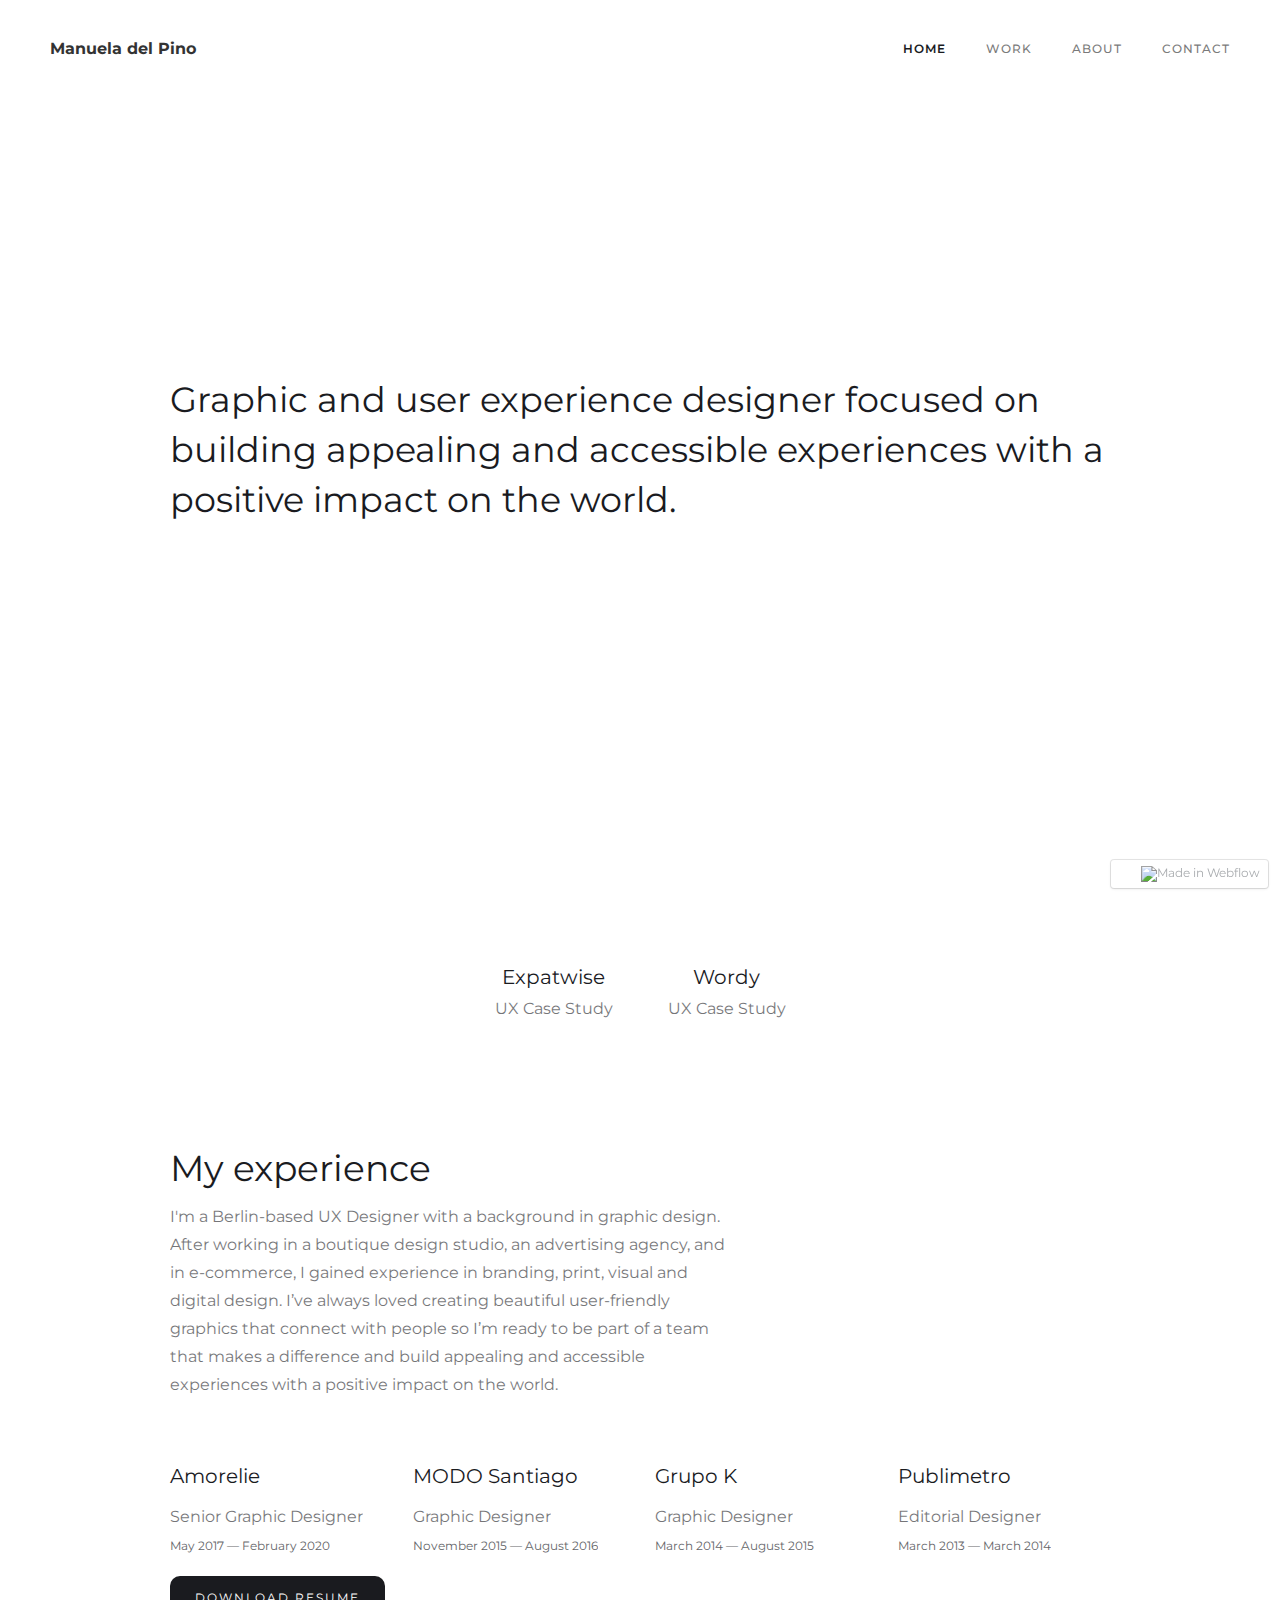
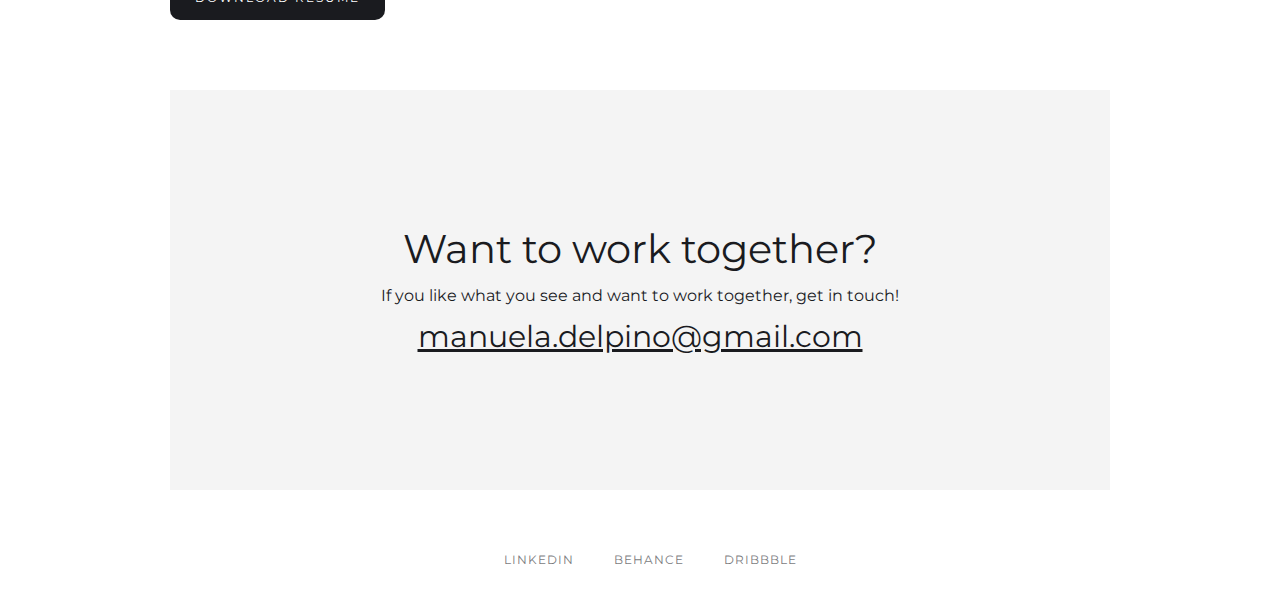
==== commit cbef5283: "update" ====
--- a/index.html
+++ b/index.html
@@ -2,6 +2,7 @@
 <!-- Last Published: Tue Sep 22 2020 10:37:49 GMT+0000 (Coordinated Universal Time) -->
 <html data-wf-domain="portfolio-9ecfbb.webflow.io" data-wf-page="5f64c0481876302af5758c48"
     data-wf-site="5f64c0487f4e2d301c141879" data-wf-status="1">
+<!-- Mirrored from portfolio-9ecfbb.webflow.io/ by HTTrack Website Copier/3.x [XR&CO'2014], Tue, 22 Sep 2020 12:36:23 GMT -->
 
 <head>
     <meta charset="utf-8" />
@@ -16,21 +17,21 @@
         property="twitter:image" />
     <meta content="width=device-width, initial-scale=1" name="viewport" />
     <meta content="Webflow" name="generator" />
-    <link href="5f64c0487f4e2d301c141879/css/portfolio-9ecfbb.webflow.df8429abc.css" rel="stylesheet" type="text/css" />
-    <script src="ajax/libs/webfont/1.6.26/webfont.js" type="text/javascript"></script>
+    <link href="uploads-ssl.webflow.com/5f64c0487f4e2d301c141879/css/portfolio-9ecfbb.webflow.df8429abc.css"
+        rel="stylesheet" type="text/css" />
+    <script src="ajax.googleapis.com/ajax/libs/webfont/1.6.26/webfont.js" type="text/javascript"></script>
     <script
         type="text/javascript">WebFont.load({ google: { families: ["Montserrat:100,100italic,200,200italic,300,300italic,400,400italic,500,500italic,600,600italic,700,700italic,800,800italic,900,900italic"] } });</script>
     <!--[if lt IE 9]><script src="https://cdnjs.cloudflare.com/ajax/libs/html5shiv/3.7.3/html5shiv.min.js" type="text/javascript"></script><![endif]-->
     <script
         type="text/javascript">!function (o, c) { var n = c.documentElement, t = " w-mod-"; n.className += t + "js", ("ontouchstart" in o || o.DocumentTouch && c instanceof DocumentTouch) && (n.className += t + "touch") }(window, document);</script>
     <link href="https://uploads-ssl.webflow.com/img/favicon.ico" rel="shortcut icon" type="image/x-icon" />
-    <link href="img/webclip.png" rel="apple-touch-icon" />
+    <link href="uploads-ssl.webflow.com/img/webclip.png" rel="apple-touch-icon" />
 </head>
 
 <body>
     <div data-collapse="medium" data-animation="default" data-duration="400" role="banner" class="navigation w-nav">
-        <div class="navigation-items"><a href="index-2.html" aria-current="page"
-                class="logo-link w-nav-brand w--current">
+        <div class="navigation-items"><a href="index.html" aria-current="page" class="logo-link w-nav-brand w--current">
                 <div class="text_logo"><strong>Manuela del Pino</strong></div>
             </a>
             <div class="navigation-wrap">
@@ -40,8 +41,8 @@
                         class="navigation-item w-nav-link">About</a><a href="#Contact"
                         class="navigation-item w-nav-link">CONTACT</a></nav>
                 <div class="menu-button w-nav-button"><img
-                        src="5f64c0487f4e2d301c141879/5f64c0481876301438758c5b_menu-icon.png" width="22" alt=""
-                        class="menu-icon" /></div>
+                        src="uploads-ssl.webflow.com/5f64c0487f4e2d301c141879/5f64c0481876301438758c5b_menu-icon.png"
+                        width="22" alt="" class="menu-icon" /></div>
             </div>
         </div>
     </div>
@@ -53,8 +54,9 @@
     </div>
     <div id="Work" class="section_content">
         <div class="w-container">
-            <div class="w-layout-grid grid"><a href="work/expatwise.html" class="link-block w-inline-block">
-                    <div class="div-block"><img src="5f64c0487f4e2d301c141879/5f64f99d637f802e1600aaff_Cover%201.png"
+            <div class="w-layout-grid grid"><a href="expatwise.html" class="link-block w-inline-block">
+                    <div class="div-block"><img
+                            src="uploads-ssl.webflow.com/5f64c0487f4e2d301c141879/5f64f99d637f802e1600aaff_Cover%201.png"
                             loading="lazy" id="Expatwise"
                             srcset="https://uploads-ssl.webflow.com/5f64c0487f4e2d301c141879/5f64f99d637f802e1600aaff_Cover%201-p-500.png 500w, https://uploads-ssl.webflow.com/5f64c0487f4e2d301c141879/5f64f99d637f802e1600aaff_Cover%201-p-800.png 800w, https://uploads-ssl.webflow.com/5f64c0487f4e2d301c141879/5f64f99d637f802e1600aaff_Cover%201-p-1080.png 1080w, https://uploads-ssl.webflow.com/5f64c0487f4e2d301c141879/5f64f99d637f802e1600aaff_Cover%201.png 1305w"
                             sizes="(max-width: 479px) 100vw, (max-width: 767px) 96vw, 100vw" alt="" class="image" />
@@ -62,7 +64,9 @@
                         <p class="paragraph_light aligned_center">UX Case Study</p>
                     </div>
                 </a>
-                <div><img src="5f64c0487f4e2d301c141879/5f64f9aebd65a66b862a4ca0_Cover%202.png" loading="lazy"
+                <div><img
+                        src="uploads-ssl.webflow.com/5f64c0487f4e2d301c141879/5f64f9aebd65a66b862a4ca0_Cover%202.png"
+                        loading="lazy"
                         srcset="https://uploads-ssl.webflow.com/5f64c0487f4e2d301c141879/5f64f9aebd65a66b862a4ca0_Cover%202-p-500.png 500w, https://uploads-ssl.webflow.com/5f64c0487f4e2d301c141879/5f64f9aebd65a66b862a4ca0_Cover%202-p-800.png 800w, https://uploads-ssl.webflow.com/5f64c0487f4e2d301c141879/5f64f9aebd65a66b862a4ca0_Cover%202-p-1080.png 1080w, https://uploads-ssl.webflow.com/5f64c0487f4e2d301c141879/5f64f9aebd65a66b862a4ca0_Cover%202.png 1305w"
                         sizes="(max-width: 479px) 100vw, (max-width: 767px) 96vw, 100vw" alt="" class="image" />
                     <h4 class="small_header aligned_center">Wordy</h4>
@@ -123,10 +127,12 @@
                 class="footer-item">behance</a><a href="https://dribbble.com/ManudelPino" target="_blank"
                 class="footer-item">dribbble</a></div>
     </div>
-    <script src="js/jquery-3.5.1.min.dc5e7f18c8b052.js?site=5f64c0487f4e2d301c141879" type="text/javascript"
-        integrity="sha256-9/aliU8dGd2tb6OSsuzixeV4y/faTqgFtohetphbbj0=" crossorigin="anonymous"></script>
-    <script src="5f64c0487f4e2d301c141879/js/webflow.7e0c7f57b.js" type="text/javascript"></script>
+    <script src="d3e54v103j8qbb.cloudfront.net/js/jquery-3.5.1.min.dc5e7f18c8b052.js?site=5f64c0487f4e2d301c141879"
+        type="text/javascript"></script>
+    <script src="uploads-ssl.webflow.com/5f64c0487f4e2d301c141879/js/webflow.7e0c7f57b.js"
+        type="text/javascript"></script>
     <!--[if lte IE 9]><script src="//cdnjs.cloudflare.com/ajax/libs/placeholders/3.0.2/placeholders.min.js"></script><![endif]-->
 </body>
+<!-- Mirrored from portfolio-9ecfbb.webflow.io/ by HTTrack Website Copier/3.x [XR&CO'2014], Tue, 22 Sep 2020 12:36:24 GMT -->
 
 </html>--- a/uploads-ssl.webflow.com/5f64c0487f4e2d301c141879/css/portfolio-9ecfbb.webflow.df8429abc.css
+++ b/uploads-ssl.webflow.com/5f64c0487f4e2d301c141879/css/portfolio-9ecfbb.webflow.df8429abc.css
@@ -0,0 +1,1962 @@
+/* Generated on: Tue Sep 22 2020 10:37:49 GMT+0000 (Coordinated Universal Time) */
+/* ==========================================================================
+   normalize.css v3.0.3 | MIT License | github.com/necolas/normalize.css 
+   ========================================================================== */
+/*! normalize.css v3.0.3 | MIT License | github.com/necolas/normalize.css */html{font-family:sans-serif;-ms-text-size-adjust:100%;-webkit-text-size-adjust:100%}body{margin:0}article,aside,details,figcaption,figure,footer,header,hgroup,main,menu,nav,section,summary{display:block}audio,canvas,progress,video{display:inline-block;vertical-align:baseline}audio:not([controls]){display:none;height:0}[hidden],template{display:none}a{background-color:transparent}a:active,a:hover{outline:0}abbr[title]{border-bottom:1px dotted}b,strong{font-weight:bold}dfn{font-style:italic}h1{font-size:2em;margin:.67em 0}mark{background:#ff0;color:#000}small{font-size:80%}sub,sup{font-size:75%;line-height:0;position:relative;vertical-align:baseline}sup{top:-0.5em}sub{bottom:-0.25em}img{border:0}svg:not(:root){overflow:hidden}figure{margin:1em 40px}hr{box-sizing:content-box;height:0}pre{overflow:auto}code,kbd,pre,samp{font-family:monospace,monospace;font-size:1em}button,input,optgroup,select,textarea{color:inherit;font:inherit;margin:0}button{overflow:visible}button,select{text-transform:none}button,html input[type="button"],input[type="reset"]{-webkit-appearance:button;cursor:pointer}button[disabled],html input[disabled]{cursor:default}button::-moz-focus-inner,input::-moz-focus-inner{border:0;padding:0}input{line-height:normal}input[type="checkbox"],input[type="radio"]{box-sizing:border-box;padding:0}input[type="number"]::-webkit-inner-spin-button,input[type="number"]::-webkit-outer-spin-button{height:auto}input[type="search"]{-webkit-appearance:none}input[type="search"]::-webkit-search-cancel-button,input[type="search"]::-webkit-search-decoration{-webkit-appearance:none}fieldset{border:1px solid #c0c0c0;margin:0 2px;padding:.35em .625em .75em}legend{border:0;padding:0}textarea{overflow:auto}optgroup{font-weight:bold}table{border-collapse:collapse;border-spacing:0}td,th{padding:0}
+
+/* ==========================================================================
+   Start of base Webflow CSS - If you're looking for some ultra-clean CSS, skip the boilerplate and see the unminified code below.
+   ========================================================================== */
+@font-face{font-family:'webflow-icons';src:url("[data-uri]") format('truetype');font-weight:normal;font-style:normal}[class^="w-icon-"],[class*=" w-icon-"]{font-family:'webflow-icons' !important;speak:none;font-style:normal;font-weight:normal;font-variant:normal;text-transform:none;line-height:1;-webkit-font-smoothing:antialiased;-moz-osx-font-smoothing:grayscale}.w-icon-slider-right:before{content:"\e600"}.w-icon-slider-left:before{content:"\e601"}.w-icon-nav-menu:before{content:"\e602"}.w-icon-arrow-down:before,.w-icon-dropdown-toggle:before{content:"\e603"}.w-icon-file-upload-remove:before{content:"\e900"}.w-icon-file-upload-icon:before{content:"\e903"}*{-webkit-box-sizing:border-box;-moz-box-sizing:border-box;box-sizing:border-box}html{height:100%}body{margin:0;min-height:100%;background-color:#fff;font-family:Arial,sans-serif;font-size:14px;line-height:20px;color:#333}img{max-width:100%;vertical-align:middle;display:inline-block}html.w-mod-touch *{background-attachment:scroll !important}.w-block{display:block}.w-inline-block{max-width:100%;display:inline-block}.w-clearfix:before,.w-clearfix:after{content:" ";display:table;grid-column-start:1;grid-row-start:1;grid-column-end:2;grid-row-end:2}.w-clearfix:after{clear:both}.w-hidden{display:none}.w-button{display:inline-block;padding:9px 15px;background-color:#3898EC;color:white;border:0;line-height:inherit;text-decoration:none;cursor:pointer;border-radius:0}input.w-button{-webkit-appearance:button}html[data-w-dynpage] [data-w-cloak]{color:transparent !important}.w-webflow-badge,.w-webflow-badge *{position:static;left:auto;top:auto;right:auto;bottom:auto;z-index:auto;display:block;visibility:visible;overflow:visible;overflow-x:visible;overflow-y:visible;box-sizing:border-box;width:auto;height:auto;max-height:none;max-width:none;min-height:0;min-width:0;margin:0;padding:0;float:none;clear:none;border:0 none transparent;border-radius:0;background:none;background-image:none;background-position:0 0;background-size:auto auto;background-repeat:repeat;background-origin:padding-box;background-clip:border-box;background-attachment:scroll;background-color:transparent;box-shadow:none;opacity:1;transform:none;transition:none;direction:ltr;font-family:inherit;font-weight:inherit;color:inherit;font-size:inherit;line-height:inherit;font-style:inherit;font-variant:inherit;text-align:inherit;letter-spacing:inherit;text-decoration:inherit;text-indent:0;text-transform:inherit;list-style-type:disc;text-shadow:none;font-smoothing:auto;vertical-align:baseline;cursor:inherit;white-space:inherit;word-break:normal;word-spacing:normal;word-wrap:normal}.w-webflow-badge{position:fixed !important;display:inline-block !important;visibility:visible !important;z-index:2147483647 !important;top:auto !important;right:12px !important;bottom:12px !important;left:auto !important;color:#AAADB0 !important;background-color:#fff !important;border-radius:3px !important;padding:6px 8px 6px 6px !important;font-size:12px !important;opacity:1 !important;line-height:14px !important;text-decoration:none !important;transform:none !important;margin:0 !important;width:auto !important;height:auto !important;overflow:visible !important;white-space:nowrap;box-shadow:0 0 0 1px rgba(0,0,0,0.1),0 1px 3px rgba(0,0,0,0.1);cursor:pointer}.w-webflow-badge>img{display:inline-block !important;visibility:visible !important;opacity:1 !important;vertical-align:middle !important}h1,h2,h3,h4,h5,h6{font-weight:bold;margin-bottom:10px}h1{font-size:38px;line-height:44px;margin-top:20px}h2{font-size:32px;line-height:36px;margin-top:20px}h3{font-size:24px;line-height:30px;margin-top:20px}h4{font-size:18px;line-height:24px;margin-top:10px}h5{font-size:14px;line-height:20px;margin-top:10px}h6{font-size:12px;line-height:18px;margin-top:10px}p{margin-top:0;margin-bottom:10px}blockquote{margin:0 0 10px 0;padding:10px 20px;border-left:5px solid #E2E2E2;font-size:18px;line-height:22px}figure{margin:0;margin-bottom:10px}figcaption{margin-top:5px;text-align:center}ul,ol{margin-top:0;margin-bottom:10px;padding-left:40px}.w-list-unstyled{padding-left:0;list-style:none}.w-embed:before,.w-embed:after{content:" ";display:table;grid-column-start:1;grid-row-start:1;grid-column-end:2;grid-row-end:2}.w-embed:after{clear:both}.w-video{width:100%;position:relative;padding:0}.w-video iframe,.w-video object,.w-video embed{position:absolute;top:0;left:0;width:100%;height:100%}fieldset{padding:0;margin:0;border:0}button,html input[type="button"],input[type="reset"]{border:0;cursor:pointer;-webkit-appearance:button}.w-form{margin:0 0 15px}.w-form-done{display:none;padding:20px;text-align:center;background-color:#dddddd}.w-form-fail{display:none;margin-top:10px;padding:10px;background-color:#ffdede}label{display:block;margin-bottom:5px;font-weight:bold}.w-input,.w-select{display:block;width:100%;height:38px;padding:8px 12px;margin-bottom:10px;font-size:14px;line-height:1.42857143;color:#333333;vertical-align:middle;background-color:#ffffff;border:1px solid #cccccc}.w-input:-moz-placeholder,.w-select:-moz-placeholder{color:#999}.w-input::-moz-placeholder,.w-select::-moz-placeholder{color:#999;opacity:1}.w-input:-ms-input-placeholder,.w-select:-ms-input-placeholder{color:#999}.w-input::-webkit-input-placeholder,.w-select::-webkit-input-placeholder{color:#999}.w-input:focus,.w-select:focus{border-color:#3898EC;outline:0}.w-input[disabled],.w-select[disabled],.w-input[readonly],.w-select[readonly],fieldset[disabled] .w-input,fieldset[disabled] .w-select{cursor:not-allowed;background-color:#eeeeee}textarea.w-input,textarea.w-select{height:auto}.w-select{background-color:#f3f3f3}.w-select[multiple]{height:auto}.w-form-label{display:inline-block;cursor:pointer;font-weight:normal;margin-bottom:0}.w-radio{display:block;margin-bottom:5px;padding-left:20px}.w-radio:before,.w-radio:after{content:" ";display:table;grid-column-start:1;grid-row-start:1;grid-column-end:2;grid-row-end:2}.w-radio:after{clear:both}.w-radio-input{margin:4px 0 0;margin-top:1px \9;line-height:normal;float:left;margin-left:-20px}.w-radio-input{margin-top:3px}.w-file-upload{display:block;margin-bottom:10px}.w-file-upload-input{width:.1px;height:.1px;opacity:0;overflow:hidden;position:absolute;z-index:-100}.w-file-upload-default,.w-file-upload-uploading,.w-file-upload-success{display:inline-block;color:#333333}.w-file-upload-error{display:block;margin-top:10px}.w-file-upload-default.w-hidden,.w-file-upload-uploading.w-hidden,.w-file-upload-error.w-hidden,.w-file-upload-success.w-hidden{display:none}.w-file-upload-uploading-btn{display:flex;font-size:14px;font-weight:normal;cursor:pointer;margin:0;padding:8px 12px;border:1px solid #cccccc;background-color:#fafafa}.w-file-upload-file{display:flex;flex-grow:1;justify-content:space-between;margin:0;padding:8px 9px 8px 11px;border:1px solid #cccccc;background-color:#fafafa}.w-file-upload-file-name{font-size:14px;font-weight:normal;display:block}.w-file-remove-link{margin-top:3px;margin-left:10px;width:auto;height:auto;padding:3px;display:block;cursor:pointer}.w-icon-file-upload-remove{margin:auto;font-size:10px}.w-file-upload-error-msg{display:inline-block;color:#ea384c;padding:2px 0}.w-file-upload-info{display:inline-block;line-height:38px;padding:0 12px}.w-file-upload-label{display:inline-block;font-size:14px;font-weight:normal;cursor:pointer;margin:0;padding:8px 12px;border:1px solid #cccccc;background-color:#fafafa}.w-icon-file-upload-icon,.w-icon-file-upload-uploading{display:inline-block;margin-right:8px;width:20px}.w-icon-file-upload-uploading{height:20px}.w-container{margin-left:auto;margin-right:auto;max-width:940px}.w-container:before,.w-container:after{content:" ";display:table;grid-column-start:1;grid-row-start:1;grid-column-end:2;grid-row-end:2}.w-container:after{clear:both}.w-container .w-row{margin-left:-10px;margin-right:-10px}.w-row:before,.w-row:after{content:" ";display:table;grid-column-start:1;grid-row-start:1;grid-column-end:2;grid-row-end:2}.w-row:after{clear:both}.w-row .w-row{margin-left:0;margin-right:0}.w-col{position:relative;float:left;width:100%;min-height:1px;padding-left:10px;padding-right:10px}.w-col .w-col{padding-left:0;padding-right:0}.w-col-1{width:8.33333333%}.w-col-2{width:16.66666667%}.w-col-3{width:25%}.w-col-4{width:33.33333333%}.w-col-5{width:41.66666667%}.w-col-6{width:50%}.w-col-7{width:58.33333333%}.w-col-8{width:66.66666667%}.w-col-9{width:75%}.w-col-10{width:83.33333333%}.w-col-11{width:91.66666667%}.w-col-12{width:100%}.w-hidden-main{display:none !important}@media screen and (max-width:991px){.w-container{max-width:728px}.w-hidden-main{display:inherit !important}.w-hidden-medium{display:none !important}.w-col-medium-1{width:8.33333333%}.w-col-medium-2{width:16.66666667%}.w-col-medium-3{width:25%}.w-col-medium-4{width:33.33333333%}.w-col-medium-5{width:41.66666667%}.w-col-medium-6{width:50%}.w-col-medium-7{width:58.33333333%}.w-col-medium-8{width:66.66666667%}.w-col-medium-9{width:75%}.w-col-medium-10{width:83.33333333%}.w-col-medium-11{width:91.66666667%}.w-col-medium-12{width:100%}.w-col-stack{width:100%;left:auto;right:auto}}@media screen and (max-width:767px){.w-hidden-main{display:inherit !important}.w-hidden-medium{display:inherit !important}.w-hidden-small{display:none !important}.w-row,.w-container .w-row{margin-left:0;margin-right:0}.w-col{width:100%;left:auto;right:auto}.w-col-small-1{width:8.33333333%}.w-col-small-2{width:16.66666667%}.w-col-small-3{width:25%}.w-col-small-4{width:33.33333333%}.w-col-small-5{width:41.66666667%}.w-col-small-6{width:50%}.w-col-small-7{width:58.33333333%}.w-col-small-8{width:66.66666667%}.w-col-small-9{width:75%}.w-col-small-10{width:83.33333333%}.w-col-small-11{width:91.66666667%}.w-col-small-12{width:100%}}@media screen and (max-width:479px){.w-container{max-width:none}.w-hidden-main{display:inherit !important}.w-hidden-medium{display:inherit !important}.w-hidden-small{display:inherit !important}.w-hidden-tiny{display:none !important}.w-col{width:100%}.w-col-tiny-1{width:8.33333333%}.w-col-tiny-2{width:16.66666667%}.w-col-tiny-3{width:25%}.w-col-tiny-4{width:33.33333333%}.w-col-tiny-5{width:41.66666667%}.w-col-tiny-6{width:50%}.w-col-tiny-7{width:58.33333333%}.w-col-tiny-8{width:66.66666667%}.w-col-tiny-9{width:75%}.w-col-tiny-10{width:83.33333333%}.w-col-tiny-11{width:91.66666667%}.w-col-tiny-12{width:100%}}.w-widget{position:relative}.w-widget-map{width:100%;height:400px}.w-widget-map label{width:auto;display:inline}.w-widget-map img{max-width:inherit}.w-widget-map .gm-style-iw{text-align:center}.w-widget-map .gm-style-iw>button{display:none !important}.w-widget-twitter{overflow:hidden}.w-widget-twitter-count-shim{display:inline-block;vertical-align:top;position:relative;width:28px;height:20px;text-align:center;background:white;border:#758696 solid 1px;border-radius:3px}.w-widget-twitter-count-shim *{pointer-events:none;-webkit-user-select:none;-moz-user-select:none;-ms-user-select:none;user-select:none}.w-widget-twitter-count-shim .w-widget-twitter-count-inner{position:relative;font-size:15px;line-height:12px;text-align:center;color:#999;font-family:serif}.w-widget-twitter-count-shim .w-widget-twitter-count-clear{position:relative;display:block}.w-widget-twitter-count-shim.w--large{width:36px;height:28px}.w-widget-twitter-count-shim.w--large .w-widget-twitter-count-inner{font-size:18px;line-height:18px}.w-widget-twitter-count-shim:not(.w--vertical){margin-left:5px;margin-right:8px}.w-widget-twitter-count-shim:not(.w--vertical).w--large{margin-left:6px}.w-widget-twitter-count-shim:not(.w--vertical):before,.w-widget-twitter-count-shim:not(.w--vertical):after{top:50%;left:0;border:solid transparent;content:" ";height:0;width:0;position:absolute;pointer-events:none}.w-widget-twitter-count-shim:not(.w--vertical):before{border-color:rgba(117,134,150,0);border-right-color:#5d6c7b;border-width:4px;margin-left:-9px;margin-top:-4px}.w-widget-twitter-count-shim:not(.w--vertical).w--large:before{border-width:5px;margin-left:-10px;margin-top:-5px}.w-widget-twitter-count-shim:not(.w--vertical):after{border-color:rgba(255,255,255,0);border-right-color:white;border-width:4px;margin-left:-8px;margin-top:-4px}.w-widget-twitter-count-shim:not(.w--vertical).w--large:after{border-width:5px;margin-left:-9px;margin-top:-5px}.w-widget-twitter-count-shim.w--vertical{width:61px;height:33px;margin-bottom:8px}.w-widget-twitter-count-shim.w--vertical:before,.w-widget-twitter-count-shim.w--vertical:after{top:100%;left:50%;border:solid transparent;content:" ";height:0;width:0;position:absolute;pointer-events:none}.w-widget-twitter-count-shim.w--vertical:before{border-color:rgba(117,134,150,0);border-top-color:#5d6c7b;border-width:5px;margin-left:-5px}.w-widget-twitter-count-shim.w--vertical:after{border-color:rgba(255,255,255,0);border-top-color:white;border-width:4px;margin-left:-4px}.w-widget-twitter-count-shim.w--vertical .w-widget-twitter-count-inner{font-size:18px;line-height:22px}.w-widget-twitter-count-shim.w--vertical.w--large{width:76px}.w-widget-gplus{overflow:hidden}.w-background-video{position:relative;overflow:hidden;height:500px;color:white}.w-background-video>video{background-size:cover;background-position:50% 50%;position:absolute;margin:auto;width:100%;height:100%;right:-100%;bottom:-100%;top:-100%;left:-100%;object-fit:cover;z-index:-100}.w-background-video>video::-webkit-media-controls-start-playback-button{display:none !important;-webkit-appearance:none}.w-slider{position:relative;height:300px;text-align:center;background:#dddddd;clear:both;-webkit-tap-highlight-color:rgba(0,0,0,0);tap-highlight-color:rgba(0,0,0,0)}.w-slider-mask{position:relative;display:block;overflow:hidden;z-index:1;left:0;right:0;height:100%;white-space:nowrap}.w-slide{position:relative;display:inline-block;vertical-align:top;width:100%;height:100%;white-space:normal;text-align:left}.w-slider-nav{position:absolute;z-index:2;top:auto;right:0;bottom:0;left:0;margin:auto;padding-top:10px;height:40px;text-align:center;-webkit-tap-highlight-color:rgba(0,0,0,0);tap-highlight-color:rgba(0,0,0,0)}.w-slider-nav.w-round>div{border-radius:100%}.w-slider-nav.w-num>div{width:auto;height:auto;padding:.2em .5em;font-size:inherit;line-height:inherit}.w-slider-nav.w-shadow>div{box-shadow:0 0 3px rgba(51,51,51,0.4)}.w-slider-nav-invert{color:#fff}.w-slider-nav-invert>div{background-color:rgba(34,34,34,0.4)}.w-slider-nav-invert>div.w-active{background-color:#222}.w-slider-dot{position:relative;display:inline-block;width:1em;height:1em;background-color:rgba(255,255,255,0.4);cursor:pointer;margin:0 3px .5em;transition:background-color 100ms,color 100ms}.w-slider-dot.w-active{background-color:#fff}.w-slider-dot:focus{outline:none;box-shadow:0 0 0 2px #fff}.w-slider-dot:focus.w-active{box-shadow:none}.w-slider-arrow-left,.w-slider-arrow-right{position:absolute;width:80px;top:0;right:0;bottom:0;left:0;margin:auto;cursor:pointer;overflow:hidden;color:white;font-size:40px;-webkit-tap-highlight-color:rgba(0,0,0,0);tap-highlight-color:rgba(0,0,0,0);-webkit-user-select:none;-moz-user-select:none;-ms-user-select:none;user-select:none}.w-slider-arrow-left [class^="w-icon-"],.w-slider-arrow-right [class^="w-icon-"],.w-slider-arrow-left [class*=" w-icon-"],.w-slider-arrow-right [class*=" w-icon-"]{position:absolute}.w-slider-arrow-left:focus,.w-slider-arrow-right:focus{outline:0}.w-slider-arrow-left{z-index:3;right:auto}.w-slider-arrow-right{z-index:4;left:auto}.w-icon-slider-left,.w-icon-slider-right{top:0;right:0;bottom:0;left:0;margin:auto;width:1em;height:1em}.w-slider-aria-label{border:0;clip:rect(0 0 0 0);height:1px;margin:-1px;overflow:hidden;padding:0;position:absolute;width:1px}.w-dropdown{display:inline-block;position:relative;text-align:left;margin-left:auto;margin-right:auto;z-index:900}.w-dropdown-btn,.w-dropdown-toggle,.w-dropdown-link{position:relative;vertical-align:top;text-decoration:none;color:#222222;padding:20px;text-align:left;margin-left:auto;margin-right:auto;white-space:nowrap}.w-dropdown-toggle{-webkit-user-select:none;-moz-user-select:none;-ms-user-select:none;user-select:none;display:inline-block;cursor:pointer;padding-right:40px}.w-dropdown-toggle:focus{outline:0}.w-icon-dropdown-toggle{position:absolute;top:0;right:0;bottom:0;margin:auto;margin-right:20px;width:1em;height:1em}.w-dropdown-list{position:absolute;background:#dddddd;display:none;min-width:100%}.w-dropdown-list.w--open{display:block}.w-dropdown-link{padding:10px 20px;display:block;color:#222222}.w-dropdown-link.w--current{color:#0082f3}.w-dropdown-link:focus{outline:0}@media screen and (max-width:767px){.w-nav-brand{padding-left:10px}}.w-lightbox-backdrop{color:#000;cursor:auto;font-family:serif;font-size:medium;font-style:normal;font-variant:normal;font-weight:normal;letter-spacing:normal;line-height:normal;list-style:disc;text-align:start;text-indent:0;text-shadow:none;text-transform:none;visibility:visible;white-space:normal;word-break:normal;word-spacing:normal;word-wrap:normal;position:fixed;top:0;right:0;bottom:0;left:0;color:#fff;font-family:"Helvetica Neue",Helvetica,Ubuntu,"Segoe UI",Verdana,sans-serif;font-size:17px;line-height:1.2;font-weight:300;text-align:center;background:rgba(0,0,0,0.9);z-index:2000;outline:0;opacity:0;-webkit-user-select:none;-moz-user-select:none;-ms-user-select:none;-webkit-tap-highlight-color:transparent;-webkit-transform:translate(0, 0)}.w-lightbox-backdrop,.w-lightbox-container{height:100%;overflow:auto;-webkit-overflow-scrolling:touch}.w-lightbox-content{position:relative;height:100vh;overflow:hidden}.w-lightbox-view{position:absolute;width:100vw;height:100vh;opacity:0}.w-lightbox-view:before{content:"";height:100vh}.w-lightbox-group,.w-lightbox-group .w-lightbox-view,.w-lightbox-group .w-lightbox-view:before{height:86vh}.w-lightbox-frame,.w-lightbox-view:before{display:inline-block;vertical-align:middle}.w-lightbox-figure{position:relative;margin:0}.w-lightbox-group .w-lightbox-figure{cursor:pointer}.w-lightbox-img{width:auto;height:auto;max-width:none}.w-lightbox-image{display:block;float:none;max-width:100vw;max-height:100vh}.w-lightbox-group .w-lightbox-image{max-height:86vh}.w-lightbox-caption{position:absolute;right:0;bottom:0;left:0;padding:.5em 1em;background:rgba(0,0,0,0.4);text-align:left;text-overflow:ellipsis;white-space:nowrap;overflow:hidden}.w-lightbox-embed{position:absolute;top:0;right:0;bottom:0;left:0;width:100%;height:100%}.w-lightbox-control{position:absolute;top:0;width:4em;background-size:24px;background-repeat:no-repeat;background-position:center;cursor:pointer;-webkit-transition:all .3s;transition:all .3s}.w-lightbox-left{display:none;bottom:0;left:0;background-image:url("[data-uri]")}.w-lightbox-right{display:none;right:0;bottom:0;background-image:url("[data-uri]")}.w-lightbox-close{right:0;height:2.6em;background-image:url("[data-uri]");background-size:18px}.w-lightbox-strip{position:absolute;bottom:0;left:0;right:0;padding:0 1vh;line-height:0;white-space:nowrap;overflow-x:auto;overflow-y:hidden}.w-lightbox-item{display:inline-block;width:10vh;padding:2vh 1vh;box-sizing:content-box;cursor:pointer;-webkit-transform:translate3d(0, 0, 0)}.w-lightbox-active{opacity:.3}.w-lightbox-thumbnail{position:relative;height:10vh;background:#222;overflow:hidden}.w-lightbox-thumbnail-image{position:absolute;top:0;left:0}.w-lightbox-thumbnail .w-lightbox-tall{top:50%;width:100%;-webkit-transform:translate(0, -50%);-ms-transform:translate(0, -50%);transform:translate(0, -50%)}.w-lightbox-thumbnail .w-lightbox-wide{left:50%;height:100%;-webkit-transform:translate(-50%, 0);-ms-transform:translate(-50%, 0);transform:translate(-50%, 0)}.w-lightbox-spinner{position:absolute;top:50%;left:50%;box-sizing:border-box;width:40px;height:40px;margin-top:-20px;margin-left:-20px;border:5px solid rgba(0,0,0,0.4);border-radius:50%;-webkit-animation:spin .8s infinite linear;animation:spin .8s infinite linear}.w-lightbox-spinner:after{content:"";position:absolute;top:-4px;right:-4px;bottom:-4px;left:-4px;border:3px solid transparent;border-bottom-color:#fff;border-radius:50%}.w-lightbox-hide{display:none}.w-lightbox-noscroll{overflow:hidden}@media (min-width:768px){.w-lightbox-content{height:96vh;margin-top:2vh}.w-lightbox-view,.w-lightbox-view:before{height:96vh}.w-lightbox-group,.w-lightbox-group .w-lightbox-view,.w-lightbox-group .w-lightbox-view:before{height:84vh}.w-lightbox-image{max-width:96vw;max-height:96vh}.w-lightbox-group .w-lightbox-image{max-width:82.3vw;max-height:84vh}.w-lightbox-left,.w-lightbox-right{display:block;opacity:.5}.w-lightbox-close{opacity:.8}.w-lightbox-control:hover{opacity:1}}.w-lightbox-inactive,.w-lightbox-inactive:hover{opacity:0}.w-richtext:before,.w-richtext:after{content:" ";display:table;grid-column-start:1;grid-row-start:1;grid-column-end:2;grid-row-end:2}.w-richtext:after{clear:both}.w-richtext[contenteditable="true"]:before,.w-richtext[contenteditable="true"]:after{white-space:initial}.w-richtext ol,.w-richtext ul{overflow:hidden}.w-richtext .w-richtext-figure-selected.w-richtext-figure-type-video div:after,.w-richtext .w-richtext-figure-selected[data-rt-type="video"] div:after{outline:2px solid #2895f7}.w-richtext .w-richtext-figure-selected.w-richtext-figure-type-image div,.w-richtext .w-richtext-figure-selected[data-rt-type="image"] div{outline:2px solid #2895f7}.w-richtext figure.w-richtext-figure-type-video>div:after,.w-richtext figure[data-rt-type="video"]>div:after{content:'';position:absolute;display:none;left:0;top:0;right:0;bottom:0}.w-richtext figure{position:relative;max-width:60%}.w-richtext figure>div:before{cursor:default !important}.w-richtext figure img{width:100%}.w-richtext figure figcaption.w-richtext-figcaption-placeholder{opacity:.6}.w-richtext figure div{font-size:0;color:transparent}.w-richtext figure.w-richtext-figure-type-image,.w-richtext figure[data-rt-type="image"]{display:table}.w-richtext figure.w-richtext-figure-type-image>div,.w-richtext figure[data-rt-type="image"]>div{display:inline-block}.w-richtext figure.w-richtext-figure-type-image>figcaption,.w-richtext figure[data-rt-type="image"]>figcaption{display:table-caption;caption-side:bottom}.w-richtext figure.w-richtext-figure-type-video,.w-richtext figure[data-rt-type="video"]{width:60%;height:0}.w-richtext figure.w-richtext-figure-type-video iframe,.w-richtext figure[data-rt-type="video"] iframe{position:absolute;top:0;left:0;width:100%;height:100%}.w-richtext figure.w-richtext-figure-type-video>div,.w-richtext figure[data-rt-type="video"]>div{width:100%}.w-richtext figure.w-richtext-align-center{margin-right:auto;margin-left:auto;clear:both}.w-richtext figure.w-richtext-align-center.w-richtext-figure-type-image>div,.w-richtext figure.w-richtext-align-center[data-rt-type="image"]>div{max-width:100%}.w-richtext figure.w-richtext-align-normal{clear:both}.w-richtext figure.w-richtext-align-fullwidth{width:100%;max-width:100%;text-align:center;clear:both;display:block;margin-right:auto;margin-left:auto}.w-richtext figure.w-richtext-align-fullwidth>div{display:inline-block;padding-bottom:inherit}.w-richtext figure.w-richtext-align-fullwidth>figcaption{display:block}.w-richtext figure.w-richtext-align-floatleft{float:left;margin-right:15px;clear:none}.w-richtext figure.w-richtext-align-floatright{float:right;margin-left:15px;clear:none}.w-nav{position:relative;background:#dddddd;z-index:1000}.w-nav:before,.w-nav:after{content:" ";display:table;grid-column-start:1;grid-row-start:1;grid-column-end:2;grid-row-end:2}.w-nav:after{clear:both}.w-nav-brand{position:relative;float:left;text-decoration:none;color:#333333}.w-nav-link{position:relative;display:inline-block;vertical-align:top;text-decoration:none;color:#222222;padding:20px;text-align:left;margin-left:auto;margin-right:auto}.w-nav-link.w--current{color:#0082f3}.w-nav-menu{position:relative;float:right}[data-nav-menu-open]{display:block !important;position:absolute;top:100%;left:0;right:0;background:#C8C8C8;text-align:center;overflow:visible;min-width:200px}.w--nav-link-open{display:block;position:relative}.w-nav-overlay{position:absolute;overflow:hidden;display:none;top:100%;left:0;right:0;width:100%}.w-nav-overlay [data-nav-menu-open]{top:0}.w-nav[data-animation="over-left"] .w-nav-overlay{width:auto}.w-nav[data-animation="over-left"] .w-nav-overlay,.w-nav[data-animation="over-left"] [data-nav-menu-open]{right:auto;z-index:1;top:0}.w-nav[data-animation="over-right"] .w-nav-overlay{width:auto}.w-nav[data-animation="over-right"] .w-nav-overlay,.w-nav[data-animation="over-right"] [data-nav-menu-open]{left:auto;z-index:1;top:0}.w-nav-button{position:relative;float:right;padding:18px;font-size:24px;display:none;cursor:pointer;-webkit-tap-highlight-color:rgba(0,0,0,0);tap-highlight-color:rgba(0,0,0,0);-webkit-user-select:none;-moz-user-select:none;-ms-user-select:none;user-select:none}.w-nav-button:focus{outline:0}.w-nav-button.w--open{background-color:#C8C8C8;color:white}.w-nav[data-collapse="all"] .w-nav-menu{display:none}.w-nav[data-collapse="all"] .w-nav-button{display:block}.w--nav-dropdown-open{display:block}.w--nav-dropdown-toggle-open{display:block}.w--nav-dropdown-list-open{position:static}@media screen and (max-width:991px){.w-nav[data-collapse="medium"] .w-nav-menu{display:none}.w-nav[data-collapse="medium"] .w-nav-button{display:block}}@media screen and (max-width:767px){.w-nav[data-collapse="small"] .w-nav-menu{display:none}.w-nav[data-collapse="small"] .w-nav-button{display:block}.w-nav-brand{padding-left:10px}}@media screen and (max-width:479px){.w-nav[data-collapse="tiny"] .w-nav-menu{display:none}.w-nav[data-collapse="tiny"] .w-nav-button{display:block}}.w-tabs{position:relative}.w-tabs:before,.w-tabs:after{content:" ";display:table;grid-column-start:1;grid-row-start:1;grid-column-end:2;grid-row-end:2}.w-tabs:after{clear:both}.w-tab-menu{position:relative}.w-tab-link{position:relative;display:inline-block;vertical-align:top;text-decoration:none;padding:9px 30px;text-align:left;cursor:pointer;color:#222222;background-color:#dddddd}.w-tab-link.w--current{background-color:#C8C8C8}.w-tab-link:focus{outline:0}.w-tab-content{position:relative;display:block;overflow:hidden}.w-tab-pane{position:relative;display:none}.w--tab-active{display:block}@media screen and (max-width:479px){.w-tab-link{display:block}}.w-ix-emptyfix:after{content:""}@keyframes spin{0%{transform:rotate(0deg)}100%{transform:rotate(360deg)}}.w-dyn-empty{padding:10px;background-color:#dddddd}.w-dyn-hide{display:none !important}.w-dyn-bind-empty{display:none !important}.w-condition-invisible{display:none !important}
+
+/* ==========================================================================
+   Start of custom Webflow CSS
+   ========================================================================== */
+.w-layout-grid {
+  display: -ms-grid;
+  display: grid;
+  grid-auto-columns: 1fr;
+  -ms-grid-columns: 1fr 1fr;
+  grid-template-columns: 1fr 1fr;
+  -ms-grid-rows: auto auto;
+  grid-template-rows: auto auto;
+  grid-row-gap: 16px;
+  grid-column-gap: 16px;
+}
+
+body {
+  font-family: Montserrat, sans-serif;
+  color: #1a1b1f;
+  font-size: 16px;
+  line-height: 28px;
+  font-weight: 400;
+}
+
+h1 {
+  margin-top: 20px;
+  margin-bottom: 15px;
+  font-size: 44px;
+  line-height: 62px;
+  font-weight: 400;
+}
+
+h2 {
+  margin-top: 10px;
+  margin-bottom: 10px;
+  font-size: 36px;
+  line-height: 50px;
+  font-weight: 400;
+}
+
+h3 {
+  margin-top: 10px;
+  margin-bottom: 10px;
+  font-size: 30px;
+  line-height: 46px;
+  font-weight: 400;
+}
+
+h4 {
+  margin-top: 10px;
+  margin-bottom: 10px;
+  font-size: 24px;
+  line-height: 38px;
+  font-weight: 400;
+}
+
+h5 {
+  margin-top: 10px;
+  margin-bottom: 10px;
+  font-size: 20px;
+  line-height: 34px;
+  font-weight: 500;
+}
+
+h6 {
+  margin-top: 10px;
+  margin-bottom: 10px;
+  font-size: 16px;
+  line-height: 28px;
+  font-weight: 500;
+}
+
+p {
+  margin-bottom: 10px;
+}
+
+a {
+  display: block;
+  -webkit-transition: opacity 200ms ease;
+  transition: opacity 200ms ease;
+  color: #1a1b1f;
+  text-decoration: underline;
+}
+
+a:hover {
+  color: #32343a;
+}
+
+a:active {
+  color: #43464d;
+}
+
+ul {
+  margin-top: 20px;
+  margin-bottom: 20px;
+  padding-left: 40px;
+  list-style-type: disc;
+}
+
+li {
+  margin-bottom: 10px;
+}
+
+img {
+  display: block;
+}
+
+label {
+  margin-bottom: 10px;
+  font-size: 12px;
+  line-height: 20px;
+  font-weight: 500;
+  letter-spacing: 1px;
+  text-transform: uppercase;
+}
+
+blockquote {
+  margin-top: 25px;
+  margin-bottom: 25px;
+  padding: 15px 30px;
+  border-left: 5px solid #e2e2e2;
+  font-size: 20px;
+  line-height: 34px;
+}
+
+figure {
+  margin-top: 25px;
+  padding-bottom: 20px;
+}
+
+figcaption {
+  margin-top: 5px;
+  opacity: 0.6;
+  font-size: 14px;
+  line-height: 26px;
+  text-align: center;
+}
+
+.heading-jumbo-small {
+  margin-top: 10px;
+  margin-bottom: 15px;
+  font-size: 36px;
+  line-height: 50px;
+  font-weight: 400;
+  text-transform: none;
+}
+
+.styleguide-block {
+  display: block;
+  margin-top: 80px;
+  margin-bottom: 80px;
+  -webkit-box-orient: vertical;
+  -webkit-box-direction: normal;
+  -webkit-flex-direction: column;
+  -ms-flex-direction: column;
+  flex-direction: column;
+  -webkit-box-align: center;
+  -webkit-align-items: center;
+  -ms-flex-align: center;
+  align-items: center;
+  text-align: left;
+}
+
+.heading-jumbo-tiny {
+  margin-top: 10px;
+  margin-bottom: 10px;
+  font-size: 18px;
+  line-height: 32px;
+  font-weight: 500;
+  text-transform: uppercase;
+}
+
+.rich-text {
+  width: 70%;
+  margin-right: auto;
+  margin-bottom: 100px;
+  margin-left: auto;
+}
+
+.rich-text p {
+  margin-top: 15px;
+  margin-bottom: 25px;
+  opacity: 0.6;
+}
+
+.container_hero {
+  position: static;
+  top: 0px;
+  display: block;
+  width: 100%;
+  max-width: none;
+  margin-right: 30px;
+  margin-left: 30px;
+  -webkit-box-pack: center;
+  -webkit-justify-content: center;
+  -ms-flex-pack: center;
+  justify-content: center;
+  -webkit-box-align: center;
+  -webkit-align-items: center;
+  -ms-flex-align: center;
+  align-items: center;
+  -webkit-align-self: auto;
+  -ms-flex-item-align: auto;
+  -ms-grid-row-align: auto;
+  align-self: auto;
+}
+
+.styleguide-content-wrap {
+  text-align: center;
+}
+
+.paragraph-small {
+  font-size: 14px;
+  line-height: 26px;
+}
+
+.styleguide-header-wrap {
+  display: -webkit-box;
+  display: -webkit-flex;
+  display: -ms-flexbox;
+  display: flex;
+  height: 460px;
+  padding: 30px;
+  -webkit-box-orient: vertical;
+  -webkit-box-direction: normal;
+  -webkit-flex-direction: column;
+  -ms-flex-direction: column;
+  flex-direction: column;
+  -webkit-box-pack: center;
+  -webkit-justify-content: center;
+  -ms-flex-pack: center;
+  justify-content: center;
+  -webkit-box-align: center;
+  -webkit-align-items: center;
+  -ms-flex-align: center;
+  align-items: center;
+  background-color: #1a1b1f;
+  color: #fff;
+  text-align: center;
+}
+
+.styleguide-button-wrap {
+  margin-top: 10px;
+  margin-bottom: 10px;
+}
+
+.jumbo_header {
+  margin-top: 10px;
+  margin-bottom: 10px;
+  font-size: 35px;
+  line-height: 50px;
+  font-style: normal;
+  font-weight: 400;
+  text-align: left;
+  text-transform: none;
+}
+
+.paragraph-tiny {
+  font-size: 12px;
+  line-height: 20px;
+}
+
+.paragraph-tiny.cc-paragraph-tiny-light {
+  opacity: 0.7;
+  text-align: left;
+}
+
+.label {
+  margin-bottom: 10px;
+  font-size: 12px;
+  line-height: 20px;
+  font-weight: 500;
+  letter-spacing: 1px;
+  text-transform: uppercase;
+}
+
+.label.cc-styleguide-label {
+  margin-bottom: 25px;
+}
+
+.label.cc-about-light {
+  opacity: 0.6;
+  text-align: left;
+}
+
+.paragraph_light {
+  opacity: 0.6;
+  text-align: left;
+}
+
+.paragraph_light.cc-position-name {
+  margin-bottom: 5px;
+  text-align: left;
+}
+
+.paragraph_light.aligned_center {
+  margin-top: -9px;
+  text-align: center;
+  text-decoration: none;
+}
+
+.section_hero {
+  display: -webkit-box;
+  display: -webkit-flex;
+  display: -ms-flexbox;
+  display: flex;
+  min-height: 100vh;
+  margin-right: 30px;
+  margin-left: 30px;
+  -webkit-box-pack: start;
+  -webkit-justify-content: flex-start;
+  -ms-flex-pack: start;
+  justify-content: flex-start;
+  -webkit-box-align: center;
+  -webkit-align-items: center;
+  -ms-flex-align: center;
+  align-items: center;
+}
+
+.section_hero.cc-contact {
+  overflow: visible;
+  min-height: 0px;
+  padding-right: 80px;
+  padding-left: 80px;
+  background-color: #f4f4f4;
+}
+
+.section_hero.combo-class {
+  min-height: 200px;
+}
+
+.button {
+  padding: 12px 25px;
+  border-radius: 10px;
+  background-color: #1a1b1f;
+  -webkit-transition: background-color 400ms ease, opacity 400ms ease, color 400ms ease;
+  transition: background-color 400ms ease, opacity 400ms ease, color 400ms ease;
+  color: #fff;
+  font-size: 12px;
+  line-height: 20px;
+  letter-spacing: 2px;
+  text-decoration: none;
+  text-transform: uppercase;
+}
+
+.button:hover {
+  background-color: #646464;
+  color: #fff;
+}
+
+.button:active {
+  background-color: #5a6274;
+}
+
+.button.cc-jumbo-button {
+  padding: 16px 35px;
+  font-size: 14px;
+  line-height: 26px;
+}
+
+.button.cc-white-button {
+  padding: 16px 35px;
+  background-color: #fff;
+  color: #202020;
+  font-size: 14px;
+  line-height: 26px;
+}
+
+.button.cc-white-button:hover {
+  background-color: hsla(0, 0%, 100%, 0.8);
+}
+
+.button.cc-white-button:active {
+  background-color: hsla(0, 0%, 100%, 0.9);
+}
+
+.paragraph-bigger-centered {
+  margin-bottom: 0px;
+  opacity: 1;
+  font-size: 40px;
+  line-height: 46px;
+  font-weight: 400;
+  text-align: center;
+}
+
+.paragraph-bigger-centered.cc-bigger-light {
+  opacity: 0.6;
+}
+
+.divider {
+  height: 1px;
+  background-color: #eee;
+}
+
+.logo-link {
+  z-index: 1;
+}
+
+.logo-link:hover {
+  opacity: 0.8;
+}
+
+.logo-link:active {
+  opacity: 0.7;
+}
+
+.navigation-item {
+  padding-top: 9px;
+  padding-bottom: 9px;
+  opacity: 0.6;
+  font-size: 12px;
+  line-height: 20px;
+  font-weight: 500;
+  letter-spacing: 1px;
+  text-transform: uppercase;
+}
+
+.navigation-item:hover {
+  opacity: 0.9;
+}
+
+.navigation-item:active {
+  opacity: 0.8;
+}
+
+.navigation-item.w--current {
+  opacity: 1;
+  color: #1a1b1f;
+  font-weight: 600;
+}
+
+.navigation-item.w--current:hover {
+  opacity: 0.8;
+  color: #32343a;
+}
+
+.navigation-item.w--current:active {
+  opacity: 0.7;
+  color: #32343a;
+}
+
+.navigation-items {
+  display: -webkit-box;
+  display: -webkit-flex;
+  display: -ms-flexbox;
+  display: flex;
+  -webkit-box-pack: justify;
+  -webkit-justify-content: space-between;
+  -ms-flex-pack: justify;
+  justify-content: space-between;
+  -webkit-box-align: center;
+  -webkit-align-items: center;
+  -ms-flex-align: center;
+  align-items: center;
+  -webkit-box-flex: 1;
+  -webkit-flex: 1;
+  -ms-flex: 1;
+  flex: 1;
+}
+
+.navigation {
+  position: fixed;
+  left: 0%;
+  top: 0%;
+  right: 0%;
+  bottom: auto;
+  display: -webkit-box;
+  display: -webkit-flex;
+  display: -ms-flexbox;
+  display: flex;
+  padding: 30px 50px;
+  -webkit-box-align: center;
+  -webkit-align-items: center;
+  -ms-flex-align: center;
+  align-items: center;
+  background-color: #fff;
+}
+
+.logo-image {
+  display: block;
+}
+
+.navigation-wrap {
+  display: -webkit-box;
+  display: -webkit-flex;
+  display: -ms-flexbox;
+  display: flex;
+  margin-right: -20px;
+  -webkit-box-align: center;
+  -webkit-align-items: center;
+  -ms-flex-align: center;
+  align-items: center;
+}
+
+.small_header {
+  margin-top: 10px;
+  margin-bottom: 10px;
+  font-size: 20px;
+  line-height: 34px;
+  font-weight: 400;
+  text-align: left;
+  text-transform: none;
+}
+
+.small_header.aligned_center {
+  text-align: center;
+  text-decoration: none;
+}
+
+.work-experience-grid {
+  margin-bottom: 0px;
+  grid-column-gap: 30px;
+  grid-row-gap: 20px;
+  grid-template-areas: ". . . .";
+  -ms-grid-columns: 1fr 30px 1fr 30px 1fr 30px 1fr;
+  grid-template-columns: 1fr 1fr 1fr 1fr;
+  -ms-grid-rows: auto;
+  grid-template-rows: auto;
+}
+
+.carrer-headline-wrap {
+  width: 60%;
+  margin-bottom: 50px;
+}
+
+.text-field {
+  margin-bottom: 18px;
+  padding: 21px 20px;
+  border: 1px solid #e4e4e4;
+  border-radius: 0px;
+  -webkit-transition: border-color 400ms ease;
+  transition: border-color 400ms ease;
+  font-size: 14px;
+  line-height: 26px;
+}
+
+.text-field:hover {
+  border-color: #e3e6eb;
+}
+
+.text-field:active {
+  border-color: #43464d;
+}
+
+.text-field:focus {
+  border-color: #43464d;
+}
+
+.text-field::-webkit-input-placeholder {
+  color: rgba(50, 52, 58, 0.4);
+}
+
+.text-field:-ms-input-placeholder {
+  color: rgba(50, 52, 58, 0.4);
+}
+
+.text-field::-ms-input-placeholder {
+  color: rgba(50, 52, 58, 0.4);
+}
+
+.text-field::placeholder {
+  color: rgba(50, 52, 58, 0.4);
+}
+
+.text-field.cc-textarea {
+  height: 200px;
+  padding-top: 12px;
+}
+
+.status-message {
+  padding: 9px 30px;
+  background-color: #202020;
+  color: #fff;
+  font-size: 14px;
+  line-height: 26px;
+  text-align: center;
+}
+
+.status-message.cc-success-message {
+  background-color: #12b878;
+}
+
+.status-message.cc-error-message {
+  background-color: #db4b68;
+}
+
+.contact {
+  padding-top: 80px;
+  padding-bottom: 90px;
+}
+
+.contact-headline {
+  width: 70%;
+  margin-bottom: 40px;
+}
+
+.contact-form-grid {
+  grid-column-gap: 30px;
+  grid-row-gap: 10px;
+}
+
+.contact-form-wrap {
+  width: 70%;
+}
+
+.footer-wrap {
+  display: -webkit-box;
+  display: -webkit-flex;
+  display: -ms-flexbox;
+  display: flex;
+  padding: 40px 50px;
+  -webkit-box-pack: justify;
+  -webkit-justify-content: space-between;
+  -ms-flex-pack: justify;
+  justify-content: space-between;
+  -webkit-box-align: center;
+  -webkit-align-items: center;
+  -ms-flex-align: center;
+  align-items: center;
+}
+
+.webflow-link {
+  display: -webkit-box;
+  display: -webkit-flex;
+  display: -ms-flexbox;
+  display: flex;
+  -webkit-box-align: center;
+  -webkit-align-items: center;
+  -ms-flex-align: center;
+  align-items: center;
+  opacity: 0.5;
+  -webkit-transition: opacity 400ms ease;
+  transition: opacity 400ms ease;
+  text-decoration: none;
+  text-transform: uppercase;
+}
+
+.webflow-link:hover {
+  opacity: 1;
+}
+
+.webflow-link:active {
+  opacity: 0.8;
+}
+
+.webflow-logo-tiny {
+  margin-top: -2px;
+  margin-right: 8px;
+}
+
+.footer-links {
+  display: -webkit-box;
+  display: -webkit-flex;
+  display: -ms-flexbox;
+  display: flex;
+  margin-right: -20px;
+  -webkit-box-pack: center;
+  -webkit-justify-content: center;
+  -ms-flex-pack: center;
+  justify-content: center;
+  -webkit-box-align: center;
+  -webkit-align-items: center;
+  -ms-flex-align: center;
+  align-items: center;
+  -webkit-box-flex: 1;
+  -webkit-flex: 1;
+  -ms-flex: 1;
+  flex: 1;
+}
+
+.footer-item {
+  margin-right: 20px;
+  margin-left: 20px;
+  opacity: 0.6;
+  font-size: 12px;
+  line-height: 20px;
+  letter-spacing: 1px;
+  text-decoration: none;
+  text-transform: uppercase;
+}
+
+.footer-item:hover {
+  opacity: 1;
+}
+
+.footer-item:active {
+  opacity: 0.8;
+}
+
+.about-intro-grid {
+  margin-top: 100px;
+  margin-bottom: 140px;
+  -webkit-box-align: center;
+  -webkit-align-items: center;
+  -ms-flex-align: center;
+  align-items: center;
+  grid-column-gap: 80px;
+  grid-row-gap: 30px;
+  grid-template-areas: ". .";
+  -ms-grid-columns: 1.5fr 80px 2fr;
+  grid-template-columns: 1.5fr 2fr;
+  -ms-grid-rows: auto;
+  grid-template-rows: auto;
+}
+
+.hi-there-heading {
+  margin-top: 10px;
+  margin-bottom: 20px;
+  text-align: left;
+}
+
+.service-name-text {
+  margin-bottom: 10px;
+  opacity: 0.6;
+  font-size: 30px;
+  line-height: 46px;
+}
+
+.skillset-wrap {
+  padding-right: 60px;
+}
+
+.services-items-grid {
+  padding-top: 10px;
+  grid-column-gap: 30px;
+  grid-row-gap: 30px;
+  grid-template-areas: ". .";
+  -ms-grid-rows: auto;
+  grid-template-rows: auto;
+}
+
+.skills-grid {
+  margin-bottom: 140px;
+  grid-column-gap: 80px;
+  grid-row-gap: 30px;
+  grid-template-areas: ". .";
+  -ms-grid-columns: 1fr 80px 1fr;
+  grid-template-columns: 1fr 1fr;
+  -ms-grid-rows: auto;
+  grid-template-rows: auto;
+}
+
+.email-link-centered {
+  margin-top: 10px;
+  -webkit-box-pack: center;
+  -webkit-justify-content: center;
+  -ms-flex-pack: center;
+  justify-content: center;
+  -webkit-box-align: center;
+  -webkit-align-items: center;
+  -ms-flex-align: center;
+  align-items: center;
+  font-size: 30px;
+  line-height: 34px;
+  text-align: center;
+}
+
+.email-link-centered:hover {
+  opacity: 0.8;
+}
+
+.email-link-centered:active {
+  opacity: 0.7;
+}
+
+.utility-page-wrap {
+  display: -webkit-box;
+  display: -webkit-flex;
+  display: -ms-flexbox;
+  display: flex;
+  width: 100vw;
+  height: 100vh;
+  max-height: 100%;
+  max-width: 100%;
+  padding: 30px;
+  -webkit-box-pack: center;
+  -webkit-justify-content: center;
+  -ms-flex-pack: center;
+  justify-content: center;
+  -webkit-box-align: center;
+  -webkit-align-items: center;
+  -ms-flex-align: center;
+  align-items: center;
+  color: #fff;
+  text-align: center;
+}
+
+._404-wrap {
+  display: -webkit-box;
+  display: -webkit-flex;
+  display: -ms-flexbox;
+  display: flex;
+  width: 100%;
+  height: 100%;
+  padding: 30px;
+  -webkit-box-orient: vertical;
+  -webkit-box-direction: normal;
+  -webkit-flex-direction: column;
+  -ms-flex-direction: column;
+  flex-direction: column;
+  -webkit-box-pack: center;
+  -webkit-justify-content: center;
+  -ms-flex-pack: center;
+  justify-content: center;
+  -webkit-box-align: center;
+  -webkit-align-items: center;
+  -ms-flex-align: center;
+  align-items: center;
+  background-color: #1a1b1f;
+}
+
+._404-content-wrap {
+  margin-bottom: 20px;
+}
+
+.protected-wrap {
+  display: -webkit-box;
+  display: -webkit-flex;
+  display: -ms-flexbox;
+  display: flex;
+  padding-top: 90px;
+  padding-bottom: 100px;
+  -webkit-box-pack: center;
+  -webkit-justify-content: center;
+  -ms-flex-pack: center;
+  justify-content: center;
+  text-align: center;
+}
+
+.protected-form {
+  display: -webkit-box;
+  display: -webkit-flex;
+  display: -ms-flexbox;
+  display: flex;
+  -webkit-box-orient: vertical;
+  -webkit-box-direction: normal;
+  -webkit-flex-direction: column;
+  -ms-flex-direction: column;
+  flex-direction: column;
+}
+
+.protected-heading {
+  margin-bottom: 30px;
+}
+
+.grid {
+  margin-right: 0px;
+  margin-left: 0px;
+  grid-column-gap: 55px;
+  -ms-grid-columns: 1fr 1fr;
+  grid-template-columns: 1fr 1fr;
+  -ms-grid-rows: auto;
+  grid-template-rows: auto;
+}
+
+.section_content {
+  display: -webkit-box;
+  display: -webkit-flex;
+  display: -ms-flexbox;
+  display: flex;
+  margin-top: 50px;
+  -webkit-box-align: center;
+  -webkit-align-items: center;
+  -ms-flex-align: center;
+  align-items: center;
+}
+
+.image {
+  overflow: visible;
+  border: 1px none #000;
+  -o-object-fit: fill;
+  object-fit: fill;
+}
+
+.grid-2 {
+  display: block;
+  -webkit-box-pack: stretch;
+  -webkit-justify-content: stretch;
+  -ms-flex-pack: stretch;
+  justify-content: stretch;
+  grid-auto-columns: 1fr;
+  -ms-grid-columns: 1.75fr 0.5fr;
+  grid-template-columns: 1.75fr 0.5fr;
+  -ms-grid-rows: auto;
+  grid-template-rows: auto;
+}
+
+.section-image {
+  margin-top: 0px;
+  margin-right: 30px;
+  margin-left: 30px;
+}
+
+.image-3 {
+  margin-top: 40px;
+  margin-bottom: 0px;
+}
+
+.section_text {
+  margin-top: 0px;
+}
+
+.section_text.special {
+  display: -webkit-box;
+  display: -webkit-flex;
+  display: -ms-flexbox;
+  display: flex;
+  -webkit-box-pack: center;
+  -webkit-justify-content: center;
+  -ms-flex-pack: center;
+  justify-content: center;
+  -webkit-box-align: center;
+  -webkit-align-items: center;
+  -ms-flex-align: center;
+  align-items: center;
+}
+
+.section_text.test {
+  display: -webkit-box;
+  display: -webkit-flex;
+  display: -ms-flexbox;
+  display: flex;
+  width: 100%;
+  -webkit-box-pack: center;
+  -webkit-justify-content: center;
+  -ms-flex-pack: center;
+  justify-content: center;
+  -webkit-box-align: center;
+  -webkit-align-items: center;
+  -ms-flex-align: center;
+  align-items: center;
+}
+
+.grid-6 {
+  width: 70%;
+  margin-left: auto;
+  justify-items: stretch;
+  grid-row-gap: 16px;
+  grid-template-areas: "Area";
+  -ms-grid-columns: minmax(0px, 0.25fr) 2.25fr;
+  grid-template-columns: minmax(0px, 0.25fr) 2.25fr;
+  -ms-grid-rows: auto 16px auto 16px auto 16px auto 16px auto 16px auto;
+  grid-template-rows: auto auto auto auto auto auto;
+}
+
+.heading_bar_auto {
+  height: 10px;
+  background-color: #7165e3;
+}
+
+.heading_bar_grid {
+  -ms-grid-columns: minmax(-webkit-max-content, 0.25fr);
+  -ms-grid-columns: minmax(max-content, 0.25fr);
+  grid-template-columns: minmax(-webkit-max-content, 0.25fr);
+  grid-template-columns: minmax(max-content, 0.25fr);
+  -ms-grid-rows: 1fr;
+  grid-template-rows: 1fr;
+}
+
+.heading_bar_grid.align_right {
+  grid-template-rows: repeat(auto-fit, 0px);
+}
+
+.heading_title {
+  font-size: 20px;
+}
+
+.heading_div {
+  display: -webkit-box;
+  display: -webkit-flex;
+  display: -ms-flexbox;
+  display: flex;
+  margin-bottom: 0px;
+  -webkit-box-pack: start;
+  -webkit-justify-content: flex-start;
+  -ms-flex-pack: start;
+  justify-content: flex-start;
+  text-align: left;
+  -o-object-fit: contain;
+  object-fit: contain;
+}
+
+.heading_div.align_right {
+  -webkit-box-pack: end;
+  -webkit-justify-content: flex-end;
+  -ms-flex-pack: end;
+  justify-content: flex-end;
+}
+
+.heading_div.test {
+  width: 80%;
+  text-align: center;
+}
+
+.grid-8 {
+  grid-column-gap: 50px;
+  grid-template-areas: "Area Area-2";
+  -ms-grid-rows: auto;
+  grid-template-rows: auto;
+}
+
+.grid-9 {
+  -ms-grid-columns: 1fr 1fr 1fr;
+  grid-template-columns: 1fr 1fr 1fr;
+  -ms-grid-rows: auto;
+  grid-template-rows: auto;
+}
+
+.grid-11 {
+  grid-column-gap: 65px;
+  -ms-grid-columns: 1.25fr 1.5fr;
+  grid-template-columns: 1.25fr 1.5fr;
+  -ms-grid-rows: auto;
+  grid-template-rows: auto;
+}
+
+.container_content {
+  -webkit-box-pack: center;
+  -webkit-justify-content: center;
+  -ms-flex-pack: center;
+  justify-content: center;
+  -webkit-box-align: center;
+  -webkit-align-items: center;
+  -ms-flex-align: center;
+  align-items: center;
+  -webkit-box-flex: 0;
+  -webkit-flex: 0 auto;
+  -ms-flex: 0 auto;
+  flex: 0 auto;
+}
+
+.div-block {
+  -o-object-fit: fill;
+  object-fit: fill;
+}
+
+.heading-2 {
+  text-align: left;
+}
+
+.div-block_spacing {
+  height: 50px;
+}
+
+.div-block_spacing.x2 {
+  height: 70px;
+}
+
+.div-block_spacing.x1 {
+  height: 20px;
+}
+
+.paragraph {
+  display: block;
+  margin-bottom: 0px;
+  -webkit-box-pack: center;
+  -webkit-justify-content: center;
+  -ms-flex-pack: center;
+  justify-content: center;
+  -webkit-box-align: center;
+  -webkit-align-items: center;
+  -ms-flex-align: center;
+  align-items: center;
+  text-align: left;
+}
+
+.paragraph.margin {
+  margin-top: -10px;
+}
+
+.paragraph.centered {
+  font-size: 24px;
+  text-align: center;
+}
+
+.paragraph.center {
+  margin-top: 10px;
+  text-align: center;
+}
+
+.paragraph.main {
+  width: 70%;
+  -webkit-box-orient: vertical;
+  -webkit-box-direction: normal;
+  -webkit-flex-direction: column;
+  -ms-flex-direction: column;
+  flex-direction: column;
+  -webkit-box-pack: center;
+  -webkit-justify-content: center;
+  -ms-flex-pack: center;
+  justify-content: center;
+  -webkit-box-align: center;
+  -webkit-align-items: center;
+  -ms-flex-align: center;
+  align-items: center;
+}
+
+.number {
+  color: #7265e3;
+  font-weight: 400;
+}
+
+.heading-1.centered {
+  text-align: center;
+}
+
+.heading_number {
+  margin-top: -7px;
+  margin-bottom: 0px;
+  color: #7176e3;
+  font-size: 24px;
+}
+
+.heading_number.down {
+  margin-top: 0px;
+}
+
+.link-block {
+  text-decoration: none;
+}
+
+.container-12 {
+  display: -webkit-box;
+  display: -webkit-flex;
+  display: -ms-flexbox;
+  display: flex;
+  min-height: 400px;
+  margin-top: 20px;
+  margin-bottom: 20px;
+  padding: 40px;
+  -webkit-box-orient: vertical;
+  -webkit-box-direction: normal;
+  -webkit-flex-direction: column;
+  -ms-flex-direction: column;
+  flex-direction: column;
+  -webkit-box-pack: center;
+  -webkit-justify-content: center;
+  -ms-flex-pack: center;
+  justify-content: center;
+  -webkit-box-align: center;
+  -webkit-align-items: center;
+  -ms-flex-align: center;
+  align-items: center;
+  -webkit-align-self: center;
+  -ms-flex-item-align: center;
+  align-self: center;
+  -webkit-box-flex: 1;
+  -webkit-flex: 1;
+  -ms-flex: 1;
+  flex: 1;
+  background-color: #f4f4f4;
+}
+
+.paragraph-2 {
+  line-height: 20px;
+}
+
+.grid-12 {
+  grid-column-gap: 122px;
+  -ms-grid-columns: 1fr 0.25fr;
+  grid-template-columns: 1fr 0.25fr;
+  -ms-grid-rows: auto;
+  grid-template-rows: auto;
+}
+
+@media screen and (max-width: 991px) {
+  .styleguide-block {
+    text-align: center;
+  }
+  .section_hero {
+    min-height: 100vh;
+  }
+  .section_hero.cc-contact {
+    padding-right: 0px;
+    padding-left: 0px;
+  }
+  .button {
+    -webkit-box-pack: center;
+    -webkit-justify-content: center;
+    -ms-flex-pack: center;
+    justify-content: center;
+  }
+  .logo-link.w--current {
+    -webkit-box-flex: 1;
+    -webkit-flex: 1;
+    -ms-flex: 1;
+    flex: 1;
+  }
+  .menu-icon {
+    display: block;
+  }
+  .navigation-item {
+    padding: 15px 30px;
+    -webkit-transition: background-color 400ms ease, opacity 400ms ease, color 400ms ease;
+    transition: background-color 400ms ease, opacity 400ms ease, color 400ms ease;
+    text-align: center;
+  }
+  .navigation-item:hover {
+    background-color: #f7f8f9;
+  }
+  .navigation-item:active {
+    background-color: #eef0f3;
+  }
+  .navigation-items {
+    background-color: #fff;
+  }
+  .navigation {
+    padding: 25px 30px;
+  }
+  .menu-button {
+    padding: 0px;
+  }
+  .menu-button.w--open {
+    background-color: transparent;
+  }
+  .navigation-wrap {
+    margin-right: 0px;
+  }
+  .work-experience-grid {
+    grid-template-areas: ". ." ". .";
+    -ms-grid-columns: 1fr 1fr;
+    grid-template-columns: 1fr 1fr;
+    -ms-grid-rows: auto auto;
+    grid-template-rows: auto auto;
+  }
+  .carrer-headline-wrap {
+    width: auto;
+  }
+  .contact {
+    width: auto;
+    padding: 30px 50px 40px;
+  }
+  .contact-headline {
+    width: 100%;
+  }
+  .contact-form-wrap {
+    width: 100%;
+  }
+  .about-intro-grid {
+    grid-row-gap: 50px;
+    grid-template-areas: "." ".";
+    -ms-grid-columns: 1fr;
+    grid-template-columns: 1fr;
+    -ms-grid-rows: auto 50px auto;
+    grid-template-rows: auto auto;
+    text-align: center;
+  }
+  .about-head-text-wrap {
+    width: 80%;
+    margin-right: auto;
+    margin-left: auto;
+  }
+  .service-name-text {
+    font-size: 24px;
+    line-height: 42px;
+  }
+  .skillset-wrap {
+    padding-right: 0px;
+  }
+  .services-items-grid {
+    padding-top: 0px;
+    grid-row-gap: 0px;
+    grid-template-areas: "." ".";
+    -ms-grid-columns: 1fr;
+    grid-template-columns: 1fr;
+    -ms-grid-rows: auto 0px auto;
+    grid-template-rows: auto auto;
+  }
+  .skills-grid {
+    width: 80%;
+    margin-right: auto;
+    margin-left: auto;
+    grid-row-gap: 50px;
+    grid-template-areas: "." ".";
+    -ms-grid-columns: 1fr;
+    grid-template-columns: 1fr;
+    -ms-grid-rows: auto 50px auto;
+    grid-template-rows: auto auto;
+    text-align: center;
+  }
+  .email-link-centered {
+    font-size: 36px;
+    line-height: 54px;
+  }
+  .grid {
+    -ms-grid-columns: 1fr;
+    grid-template-columns: 1fr;
+  }
+  .section_content {
+    margin-right: 30px;
+    margin-left: 30px;
+  }
+  .grid-9 {
+    -ms-grid-columns: 1fr;
+    grid-template-columns: 1fr;
+  }
+  .container-12 {
+    margin-top: 40px;
+    margin-bottom: 40px;
+  }
+  .grid-12 {
+    -ms-grid-columns: 1fr;
+    grid-template-columns: 1fr;
+  }
+}
+
+@media screen and (max-width: 767px) {
+  .heading-jumbo-small {
+    font-size: 30px;
+    line-height: 52px;
+  }
+  .rich-text {
+    width: 90%;
+    max-width: 470px;
+    text-align: left;
+  }
+  .container_hero {
+    text-align: center;
+  }
+  .jumbo_header {
+    font-size: 20px;
+    line-height: 35px;
+  }
+  .section_hero {
+    min-height: 100vh;
+    margin-right: 10px;
+    margin-left: 10px;
+  }
+  .section_hero.cc-contact {
+    padding: 15px;
+  }
+  .paragraph-bigger-centered {
+    font-size: 5vw;
+    line-height: 6vw;
+  }
+  .logo-link {
+    padding-left: 0px;
+  }
+  .navigation {
+    padding: 20px 30px;
+  }
+  .work-experience-grid {
+    display: -ms-grid;
+    display: grid;
+    -webkit-box-orient: vertical;
+    -webkit-box-direction: normal;
+    -webkit-flex-direction: column;
+    -ms-flex-direction: column;
+    flex-direction: column;
+    -webkit-box-align: center;
+    -webkit-align-items: center;
+    -ms-flex-align: center;
+    align-items: center;
+    grid-auto-columns: 1fr;
+    grid-column-gap: 30px;
+    grid-row-gap: 40px;
+    -ms-grid-columns: 1fr 1fr;
+    grid-template-columns: 1fr 1fr;
+    -ms-grid-rows: auto auto;
+    grid-template-rows: auto auto;
+  }
+  .work-position-wrap {
+    margin-bottom: 40px;
+  }
+  .text-field.cc-textarea {
+    text-align: left;
+  }
+  .contact {
+    padding-right: 30px;
+    padding-left: 30px;
+  }
+  .contact-form-grid {
+    grid-column-gap: 30px;
+    grid-template-areas: "." "." ".";
+    -ms-grid-columns: 1fr;
+    grid-template-columns: 1fr;
+    -ms-grid-rows: auto auto auto;
+    grid-template-rows: auto auto auto;
+  }
+  .contact-form {
+    display: -webkit-box;
+    display: -webkit-flex;
+    display: -ms-flexbox;
+    display: flex;
+    -webkit-box-orient: vertical;
+    -webkit-box-direction: normal;
+    -webkit-flex-direction: column;
+    -ms-flex-direction: column;
+    flex-direction: column;
+  }
+  .contact-form-wrap {
+    text-align: left;
+  }
+  .footer-wrap {
+    -webkit-box-orient: vertical;
+    -webkit-box-direction: normal;
+    -webkit-flex-direction: column;
+    -ms-flex-direction: column;
+    flex-direction: column;
+    text-align: center;
+  }
+  .webflow-link {
+    margin-bottom: 15px;
+  }
+  .footer-links {
+    -webkit-box-orient: vertical;
+    -webkit-box-direction: normal;
+    -webkit-flex-direction: column;
+    -ms-flex-direction: column;
+    flex-direction: column;
+  }
+  .footer-item {
+    margin-top: 10px;
+    margin-bottom: 10px;
+    margin-left: 0px;
+  }
+  .about-head-text-wrap {
+    width: 70%;
+    max-width: 470px;
+  }
+  .skills-grid {
+    width: 70%;
+    max-width: 470px;
+    -ms-grid-columns: 1fr;
+    grid-template-columns: 1fr;
+  }
+  .email-link-centered {
+    font-size: 5vw;
+    line-height: 6vw;
+  }
+  .utility-page-wrap {
+    padding: 15px;
+  }
+  ._404-wrap {
+    padding: 30px;
+  }
+  .grid {
+    -ms-grid-columns: 1fr;
+    grid-template-columns: 1fr;
+  }
+  .section_content {
+    margin-top: 0px;
+    margin-right: 10px;
+    margin-left: 10px;
+  }
+  .image {
+    width: 568vw;
+    height: auto;
+    max-height: none;
+    min-height: auto;
+    min-width: auto;
+    line-height: 28vh;
+  }
+  .section_text {
+    margin-right: 10px;
+    margin-left: 10px;
+  }
+  .grid-6 {
+    width: auto;
+  }
+  .grid-8 {
+    display: -webkit-box;
+    display: -webkit-flex;
+    display: -ms-flexbox;
+    display: flex;
+    -webkit-box-orient: vertical;
+    -webkit-box-direction: normal;
+    -webkit-flex-direction: column;
+    -ms-flex-direction: column;
+    flex-direction: column;
+    grid-template-areas: "Area Area-2";
+    -ms-grid-columns: 1fr 1fr;
+    grid-template-columns: 1fr 1fr;
+  }
+  .grid-9 {
+    -ms-grid-columns: 1fr;
+    grid-template-columns: 1fr;
+  }
+  .grid-11 {
+    -ms-grid-columns: 1.25fr;
+    grid-template-columns: 1.25fr;
+  }
+  .paragraph {
+    font-size: 4vw;
+    line-height: 5vw;
+  }
+  .image-4 {
+    display: block;
+  }
+  .container-12 {
+    font-size: 16vw;
+  }
+  .section-text {
+    margin-right: 10px;
+    margin-left: 10px;
+  }
+}
+
+@media screen and (max-width: 479px) {
+  .rich-text {
+    width: 100%;
+    max-width: none;
+  }
+  .container_hero {
+    margin-right: 10px;
+    margin-left: 10px;
+  }
+  .paragraph_light {
+    font-size: 4vw;
+    line-height: 5vw;
+  }
+  .section_hero {
+    min-height: 100vh;
+    margin-right: 10px;
+    margin-left: 10px;
+  }
+  .paragraph-bigger-centered {
+    margin-bottom: 0px;
+  }
+  .navigation {
+    padding-right: 20px;
+    padding-left: 20px;
+  }
+  .menu-button {
+    -webkit-box-flex: 0;
+    -webkit-flex: 0 0 auto;
+    -ms-flex: 0 0 auto;
+    flex: 0 0 auto;
+  }
+  .menu-button.w--open {
+    -webkit-box-flex: 0;
+    -webkit-flex: 0 0 auto;
+    -ms-flex: 0 0 auto;
+    flex: 0 0 auto;
+  }
+  .small_header {
+    font-size: 5vw;
+    line-height: 6vw;
+  }
+  .work-experience-grid {
+    display: -webkit-box;
+    display: -webkit-flex;
+    display: -ms-flexbox;
+    display: flex;
+    -webkit-box-align: start;
+    -webkit-align-items: flex-start;
+    -ms-flex-align: start;
+    align-items: flex-start;
+    text-align: left;
+  }
+  .work-position-wrap {
+    margin-bottom: 0px;
+    text-align: left;
+  }
+  .contact {
+    padding-right: 15px;
+    padding-left: 15px;
+  }
+  .contact-form {
+    -webkit-box-orient: vertical;
+    -webkit-box-direction: normal;
+    -webkit-flex-direction: column;
+    -ms-flex-direction: column;
+    flex-direction: column;
+  }
+  .contact-form-wrap {
+    -webkit-box-orient: vertical;
+    -webkit-box-direction: normal;
+    -webkit-flex-direction: column;
+    -ms-flex-direction: column;
+    flex-direction: column;
+  }
+  .footer-wrap {
+    -webkit-box-orient: vertical;
+    -webkit-box-direction: normal;
+    -webkit-flex-direction: column;
+    -ms-flex-direction: column;
+    flex-direction: column;
+  }
+  .about-head-text-wrap {
+    width: 100%;
+    max-width: none;
+  }
+  .skills-grid {
+    width: 100%;
+    max-width: none;
+    -ms-grid-columns: 1fr;
+    grid-template-columns: 1fr;
+  }
+  .email-link-centered {
+    margin-top: 4vw;
+  }
+  .grid {
+    -ms-grid-columns: 1fr;
+    grid-template-columns: 1fr;
+  }
+  .section_content {
+    margin-right: 10px;
+    margin-left: 10px;
+  }
+  .image {
+    width: auto;
+  }
+  .grid-2 {
+    -ms-grid-columns: 1.75fr;
+    grid-template-columns: 1.75fr;
+  }
+  .image-3 {
+    margin-top: 10px;
+  }
+  .grid-6 {
+    margin-left: 0px;
+  }
+  .heading_title {
+    font-size: 3vw;
+    line-height: 3vw;
+  }
+  .grid-8 {
+    -ms-grid-columns: 1fr 1fr;
+    grid-template-columns: 1fr 1fr;
+  }
+  .grid-9 {
+    -ms-grid-columns: 1fr;
+    grid-template-columns: 1fr;
+  }
+  .grid-11 {
+    -ms-grid-columns: 1.25fr;
+    grid-template-columns: 1.25fr;
+  }
+  .heading-2 {
+    font-size: 7vw;
+    line-height: 8vw;
+  }
+  .div-block_spacing {
+    height: 20px;
+  }
+  .div-block_spacing.x2 {
+    height: 40px;
+  }
+  .paragraph.centered {
+    font-size: 4vw;
+  }
+  .paragraph.center {
+    margin-top: 4vw;
+  }
+  .heading-1 {
+    font-size: 5vw;
+    line-height: 6vw;
+  }
+  .text_logo {
+    font-size: 5vw;
+    line-height: 6vw;
+  }
+  .bold-text {
+    font-size: 5vw;
+    line-height: 6vw;
+  }
+  .container-12 {
+    min-height: 200px;
+    padding-right: 0px;
+    padding-left: 3px;
+  }
+}
+
+#w-node-8f65c72d8fc9-f5758c48 {
+  -ms-grid-column: 1;
+  grid-column-start: 1;
+  -ms-grid-column-span: 1;
+  grid-column-end: 2;
+  -ms-grid-row: 1;
+  grid-row-start: 1;
+  -ms-grid-row-span: 1;
+  grid-row-end: 2;
+}
+
+#w-node-8f65c72d8fd1-f5758c48 {
+  -ms-grid-column: 2;
+  grid-column-start: 2;
+  -ms-grid-column-span: 1;
+  grid-column-end: 3;
+  -ms-grid-row: 1;
+  grid-row-start: 1;
+  -ms-grid-row-span: 1;
+  grid-row-end: 2;
+}
+
+#w-node-8f65c72d8fd9-f5758c48 {
+  -ms-grid-column: 3;
+  grid-column-start: 3;
+  -ms-grid-column-span: 1;
+  grid-column-end: 4;
+  -ms-grid-row: 1;
+  grid-row-start: 1;
+  -ms-grid-row-span: 1;
+  grid-row-end: 2;
+}
+
+#w-node-8f65c72d8fe1-f5758c48 {
+  -ms-grid-column: 4;
+  grid-column-start: 4;
+  -ms-grid-column-span: 1;
+  grid-column-end: 5;
+  -ms-grid-row: 1;
+  grid-row-start: 1;
+  -ms-grid-row-span: 1;
+  grid-row-end: 2;
+}
+
+#w-node-7dee623c62c1-b3758c4d {
+  -ms-grid-column: 1;
+  grid-column-start: 1;
+  -ms-grid-column-span: 1;
+  grid-column-end: 2;
+  -ms-grid-row: 1;
+  grid-row-start: 1;
+  -ms-grid-row-span: 1;
+  grid-row-end: 2;
+}
+
+#w-node-7dee623c62c8-b3758c4d {
+  -ms-grid-column: 2;
+  grid-column-start: 2;
+  -ms-grid-column-span: 1;
+  grid-column-end: 3;
+  -ms-grid-row: 1;
+  grid-row-start: 1;
+  -ms-grid-row-span: 1;
+  grid-row-end: 2;
+}
+
+#w-node-4224828ffd8a-b3758c4d {
+  -ms-grid-column: 1;
+  grid-column-start: 1;
+  -ms-grid-column-span: 1;
+  grid-column-end: 2;
+  -ms-grid-row: 1;
+  grid-row-start: 1;
+  -ms-grid-row-span: 1;
+  grid-row-end: 2;
+}
+
+#w-node-4224828ffd8f-b3758c4d {
+  -ms-grid-column: 2;
+  grid-column-start: 2;
+  -ms-grid-column-span: 1;
+  grid-column-end: 3;
+  -ms-grid-row: 1;
+  grid-row-start: 1;
+  -ms-grid-row-span: 1;
+  grid-row-end: 2;
+}
+
+#w-node-4224828ffd90-b3758c4d {
+  -ms-grid-column: 1;
+  grid-column-start: 1;
+  -ms-grid-column-span: 1;
+  grid-column-end: 2;
+  -ms-grid-row: 1;
+  grid-row-start: 1;
+  -ms-grid-row-span: 1;
+  grid-row-end: 2;
+}
+
+#w-node-4224828ffd99-b3758c4d {
+  -ms-grid-column: 2;
+  grid-column-start: 2;
+  -ms-grid-column-span: 1;
+  grid-column-end: 3;
+  -ms-grid-row: 1;
+  grid-row-start: 1;
+  -ms-grid-row-span: 1;
+  grid-row-end: 2;
+}
+
+#w-node-a852d0df4a32-d0df4a24 {
+  -ms-grid-column: 1;
+  grid-column-start: 1;
+  -ms-grid-column-span: 1;
+  grid-column-end: 2;
+  -ms-grid-row: 1;
+  grid-row-start: 1;
+  -ms-grid-row-span: 1;
+  grid-row-end: 2;
+}
+
+#w-node-a852d0df4a36-d0df4a24 {
+  -ms-grid-column: 2;
+  grid-column-start: 2;
+  -ms-grid-column-span: 1;
+  grid-column-end: 3;
+  -ms-grid-row: 1;
+  grid-row-start: 1;
+  -ms-grid-row-span: 1;
+  grid-row-end: 2;
+}
+
+#w-node-a852d0df4a3a-d0df4a24 {
+  -ms-grid-column: 1;
+  grid-column-start: 1;
+  -ms-grid-column-span: 2;
+  grid-column-end: 3;
+  -ms-grid-row: 2;
+  grid-row-start: 2;
+  -ms-grid-row-span: 1;
+  grid-row-end: 3;
+}
+
+#w-node-192f4c8a1b45-2c758c4e {
+  -ms-grid-row: 1;
+  -ms-grid-column: 1;
+  grid-area: Area;
+}
+
+.grid-8>#w-node-192f4c8a1b45-2c758c4e {
+  -ms-grid-row: 1;
+  -ms-grid-column: 1;
+}
+
+#w-node-5a7535499989-2c758c4e {
+  -ms-grid-row: span 1;
+  grid-row-start: span 1;
+  -ms-grid-row-span: 1;
+  grid-row-end: span 1;
+  -ms-grid-column: span 1;
+  grid-column-start: span 1;
+  -ms-grid-column-span: 1;
+  grid-column-end: span 1;
+}
+
+#w-node-4257b024699c-2c758c4e {
+  -ms-grid-row: 1;
+  -ms-grid-column: 1;
+  grid-area: Area;
+}
+
+.grid-8>#w-node-4257b024699c-2c758c4e {
+  -ms-grid-row: 1;
+  -ms-grid-column: 1;
+}
+
+#w-node-b1690a8f3fd6-2c758c4e {
+  -ms-grid-row: 1;
+  -ms-grid-column: 1;
+  grid-area: Area;
+}
+
+.grid-8>#w-node-b1690a8f3fd6-2c758c4e {
+  -ms-grid-row: 1;
+  -ms-grid-column: 1;
+}
+
+@media screen and (max-width: 767px) {
+  .grid-8>#w-node-192f4c8a1b45-2c758c4e {
+    -ms-grid-row: 1;
+    -ms-grid-column: 1;
+  }
+  .grid-8>#w-node-4257b024699c-2c758c4e {
+    -ms-grid-row: 1;
+    -ms-grid-column: 1;
+  }
+  .grid-8>#w-node-b1690a8f3fd6-2c758c4e {
+    -ms-grid-row: 1;
+    -ms-grid-column: 1;
+  }
+}
+
+#w-node-79750bb867b7-2c758c4e {
+  -ms-grid-row: span 1;
+  grid-row-start: span 1;
+  -ms-grid-row-span: 1;
+  grid-row-end: span 1;
+  -ms-grid-column: span 1;
+  grid-column-start: span 1;
+  -ms-grid-column-span: 1;
+  grid-column-end: span 1;
+}
+
+@media screen and (max-width: 991px) {
+  #w-node-8f65c72d8fd9-f5758c48 {
+    -ms-grid-column: 1;
+    grid-column-start: 1;
+    -ms-grid-row: 2;
+    grid-row-start: 2;
+    -ms-grid-column-span: 1;
+    grid-column-end: 2;
+    -ms-grid-row-span: 1;
+    grid-row-end: 3;
+  }
+  #w-node-8f65c72d8fe1-f5758c48 {
+    -ms-grid-column: 2;
+    grid-column-start: 2;
+    -ms-grid-row: 2;
+    grid-row-start: 2;
+    -ms-grid-column-span: 1;
+    grid-column-end: 3;
+    -ms-grid-row-span: 1;
+    grid-row-end: 3;
+  }
+  #w-node-7dee623c62c8-b3758c4d {
+    -ms-grid-column: 1;
+    grid-column-start: 1;
+    -ms-grid-row: 2;
+    grid-row-start: 2;
+    -ms-grid-column-span: 1;
+    grid-column-end: 2;
+    -ms-grid-row-span: 1;
+    grid-row-end: 3;
+  }
+  #w-node-4224828ffd8f-b3758c4d {
+    -ms-grid-column: 1;
+    grid-column-start: 1;
+    -ms-grid-row: 2;
+    grid-row-start: 2;
+    -ms-grid-column-span: 1;
+    grid-column-end: 2;
+    -ms-grid-row-span: 1;
+    grid-row-end: 3;
+  }
+  #w-node-4224828ffd99-b3758c4d {
+    -ms-grid-column: 1;
+    grid-column-start: 1;
+    -ms-grid-row: 2;
+    grid-row-start: 2;
+    -ms-grid-column-span: 1;
+    grid-column-end: 2;
+    -ms-grid-row-span: 1;
+    grid-row-end: 3;
+  }
+}
+
+@media screen and (max-width: 767px) {
+  #w-node-a852d0df4a36-d0df4a24 {
+    -ms-grid-column: 1;
+    grid-column-start: 1;
+    -ms-grid-row: 2;
+    grid-row-start: 2;
+    -ms-grid-column-span: 1;
+    grid-column-end: 2;
+    -ms-grid-row-span: 1;
+    grid-row-end: 3;
+  }
+  #w-node-a852d0df4a3a-d0df4a24 {
+    -ms-grid-column: 1;
+    grid-column-start: 1;
+    -ms-grid-row: 3;
+    grid-row-start: 3;
+    -ms-grid-column-span: 1;
+    grid-column-end: 2;
+    -ms-grid-row-span: 1;
+    grid-row-end: 4;
+  }
+}